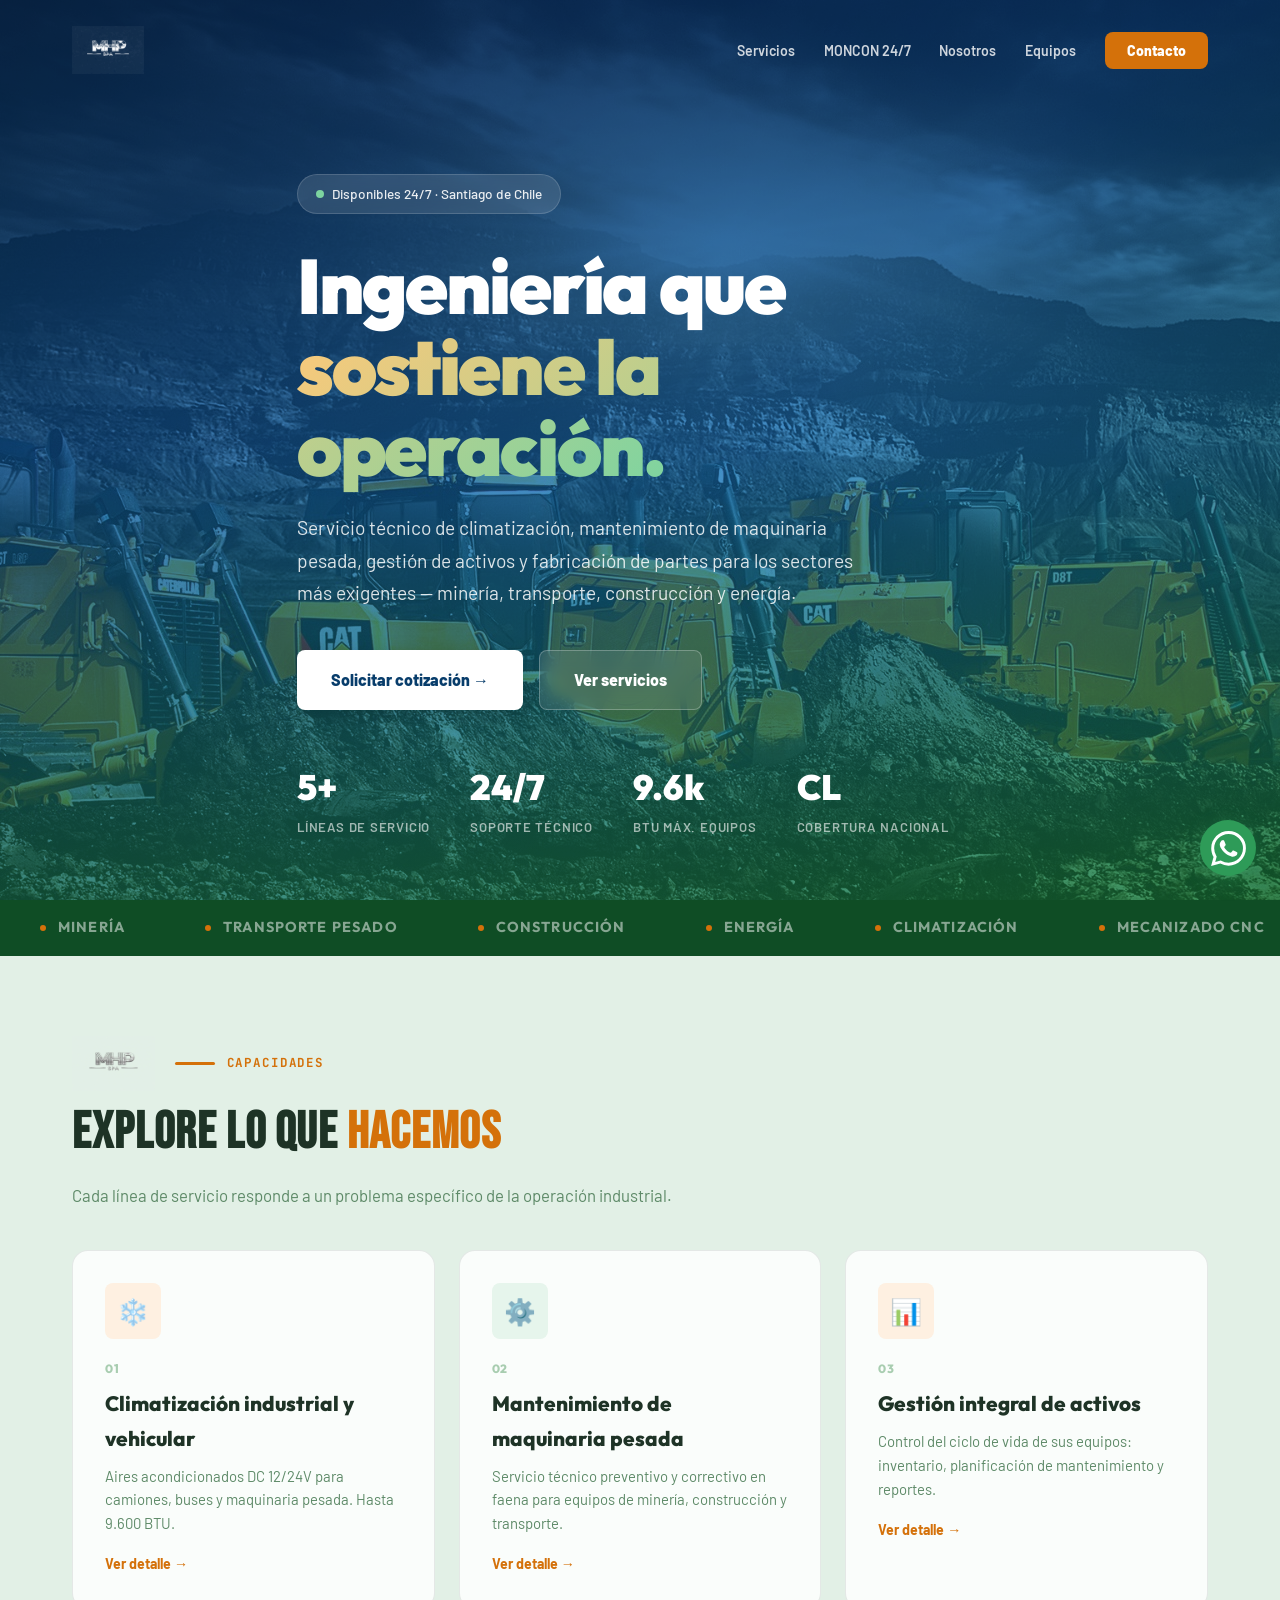
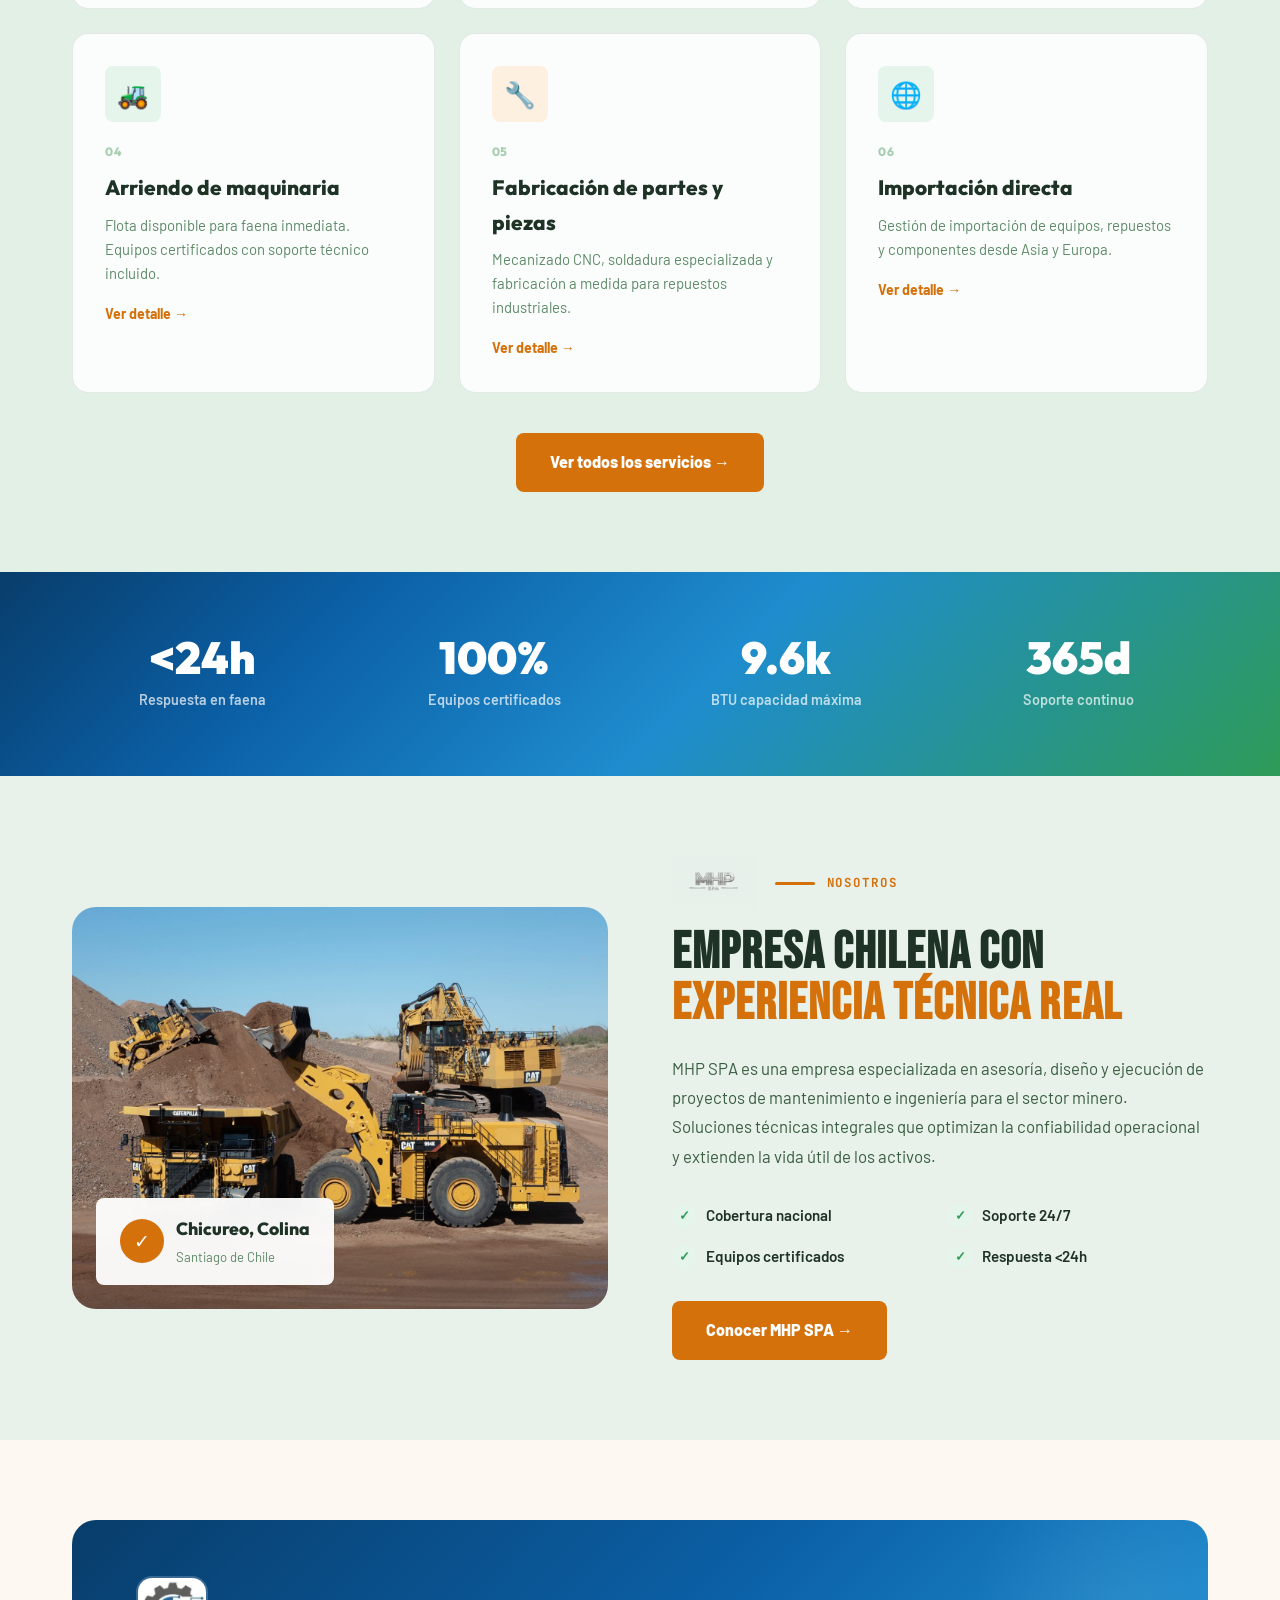
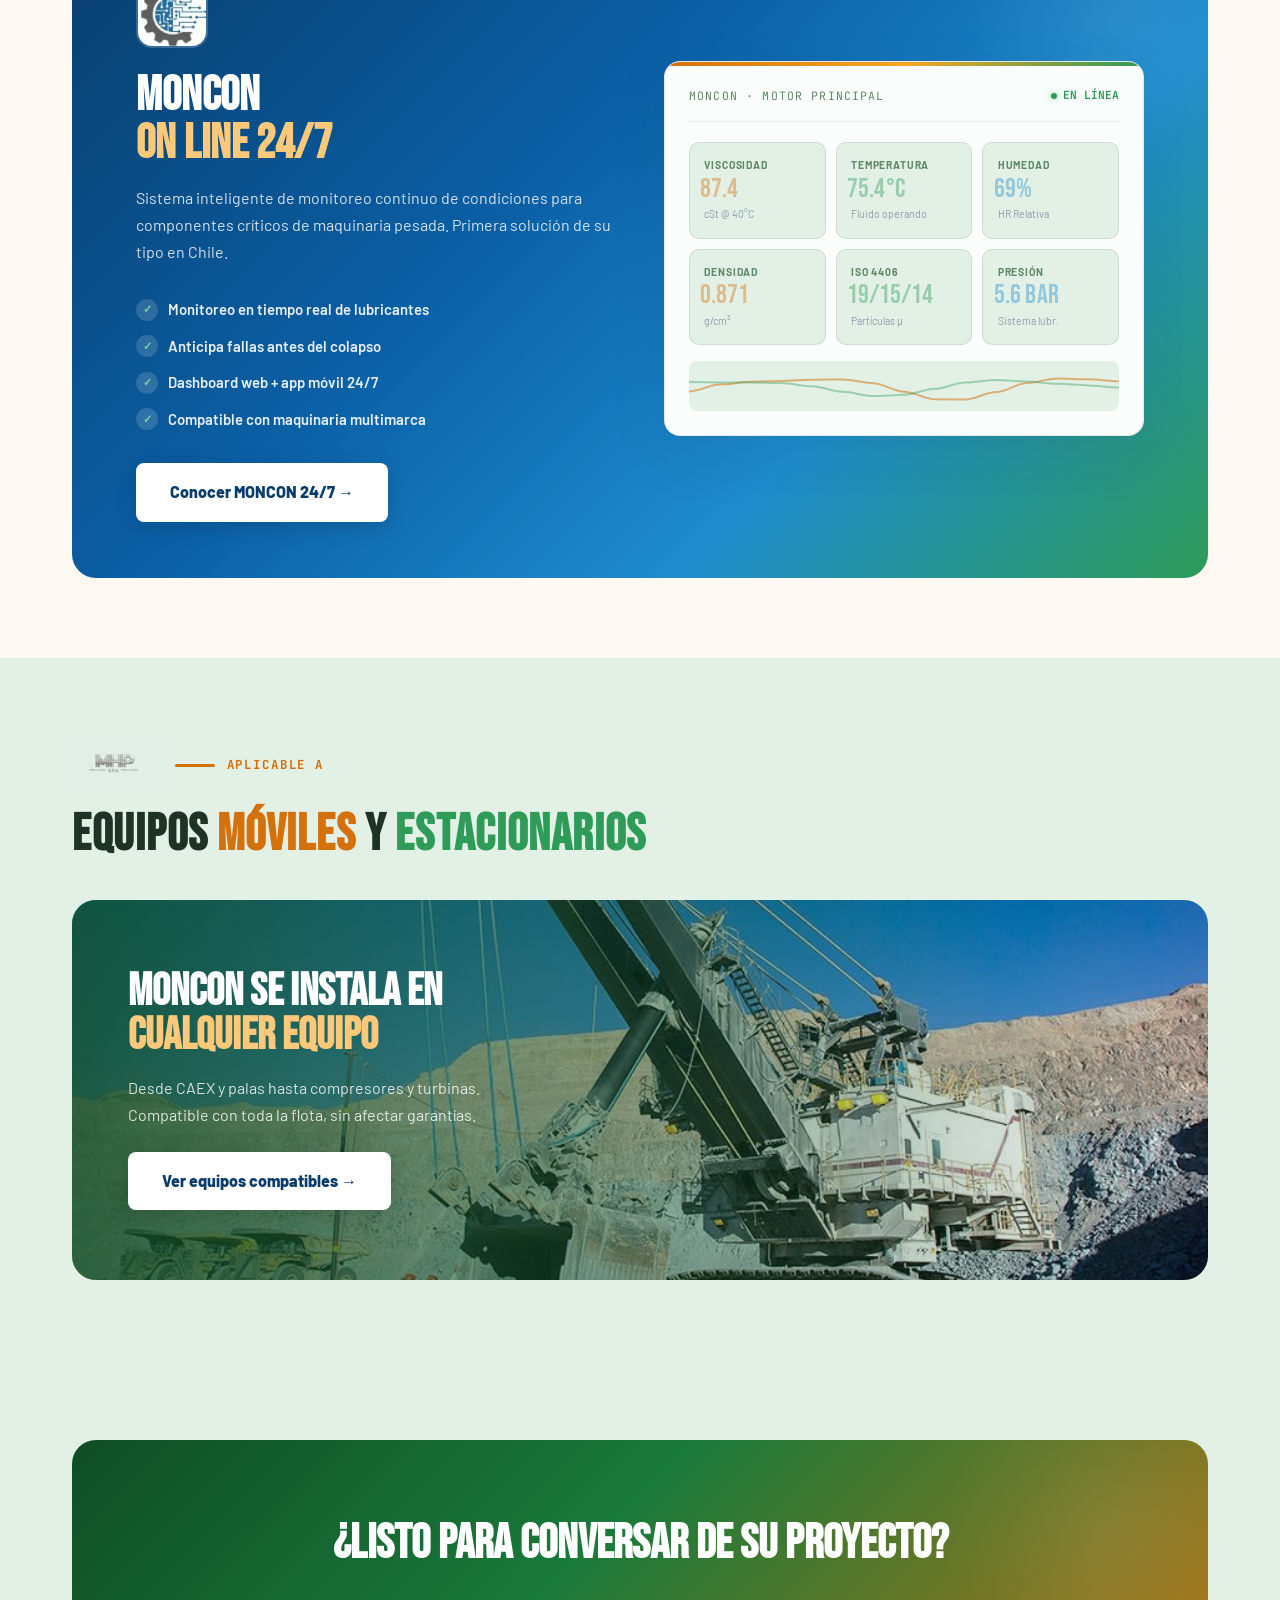
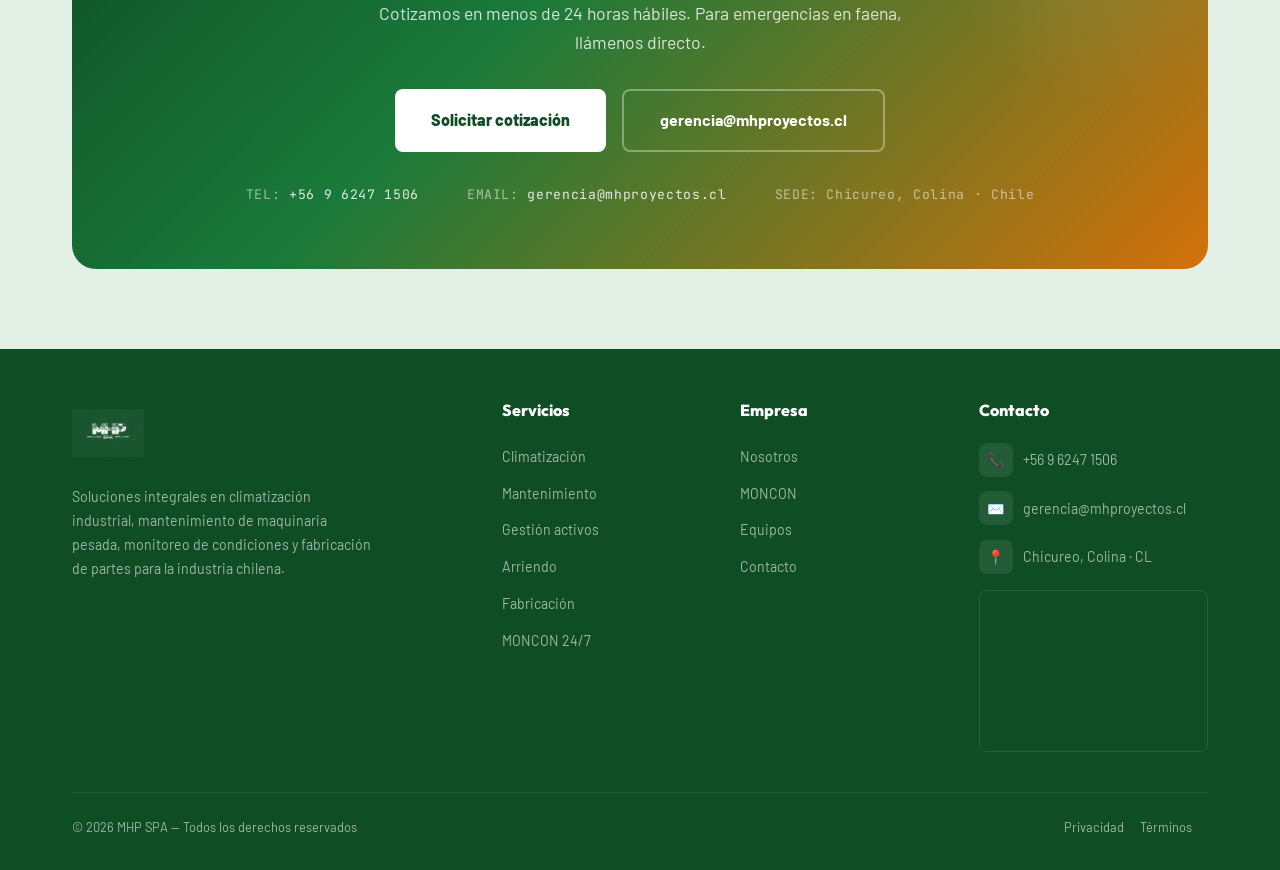
==== index.html @ 1ab5d9d2 "Sitio web MHP SPA — versión producción - 5 páginas HTML: index, servicios, moncon, nosotros, equipos" ====
﻿<!DOCTYPE html>
<html lang="es">
<head>
  <meta charset="UTF-8">
  <meta name="viewport" content="width=device-width, initial-scale=1.0">
  <title>MHP SPA — Soluciones Industriales · MONCON ON LINE 24/7</title>
  <meta name="description" content="MHP SPA: Ingeniería industrial en climatización, mantenimiento de maquinaria pesada, gestión de activos y MONCON ON LINE 24/7 — monitoreo continuo de condiciones para minería, transporte y construcción en Chile.">
  <meta name="keywords" content="mantenimiento maquinaria pesada, climatización industrial, monitoreo condiciones, MONCON, minería Chile, MHP SPA">
  <meta name="robots" content="index, follow">
  <meta name="author" content="MHP SPA">
  <meta property="og:type"        content="website">
  <meta property="og:title"       content="MHP SPA — Soluciones Industriales · MONCON ON LINE 24/7">
  <meta property="og:description" content="Ingeniería industrial chilena. Climatización, mantenimiento de maquinaria pesada y monitoreo continuo de condiciones MONCON 24/7.">
  <meta property="og:image"       content="assets/images/equipo-flota-bulldozers-cat.jpg">
  <meta property="og:locale"      content="es_CL">
  <link rel="icon" type="image/png" href="assets/images/favicon.png">
  <link rel="preconnect" href="https://fonts.googleapis.com">
  <link rel="preconnect" href="https://fonts.gstatic.com" crossorigin>
  <link href="https://fonts.googleapis.com/css2?family=Bebas+Neue&family=Barlow:wght@400;500;600;700;800;900&family=JetBrains+Mono:wght@400;700&family=Outfit:wght@400;500;600;700;800;900&display=swap" rel="stylesheet">
  <link rel="stylesheet" href="css/base/variables.css">
  <link rel="stylesheet" href="css/base/reset.css">
  <link rel="stylesheet" href="css/utilities/animations.css">
  <link rel="stylesheet" href="css/components/nav.css">
  <link rel="stylesheet" href="css/components/hero.css">
  <link rel="stylesheet" href="css/components/buttons.css">
  <link rel="stylesheet" href="css/components/ticker.css">
  <link rel="stylesheet" href="css/layout/sections.css">
  <link rel="stylesheet" href="css/components/cards.css">
  <link rel="stylesheet" href="css/components/stats.css">
  <link rel="stylesheet" href="css/components/about.css">
  <link rel="stylesheet" href="css/components/moncon.css">
  <link rel="stylesheet" href="css/layout/images.css">
  <link rel="stylesheet" href="css/components/equipment.css">
  <link rel="stylesheet" href="css/components/cta.css">
  <link rel="stylesheet" href="css/components/footer.css">
  <link rel="stylesheet" href="css/utilities/responsive.css">
  <link rel="stylesheet" href="css/pages/inner.css">
</head>
<body>

  <nav class="nav" id="nav" role="navigation" aria-label="Navegación principal">
    <div class="nav-in">
      <a href="index.html" class="nav-logo" aria-label="MHP SPA — Inicio">
        <img src="assets/images/mhp-logo.png" alt="Logotipo MHP SPA" width="46" height="46">
      </a>
      <ul class="nav-links" role="list">
        <li><a href="servicios.html">Servicios</a></li>
        <li><a href="moncon.html">MONCON 24/7</a></li>
        <li><a href="nosotros.html">Nosotros</a></li>
        <li><a href="equipos.html">Equipos</a></li>
        <li><a href="#contacto" class="nav-cta">Contacto</a></li>
      </ul>
    </div>
  </nav>

  <main>

    <!-- ══ HERO ══ -->
    <section class="hero" id="inicio" aria-label="Presentación MHP SPA">
      <div class="hero-bg" aria-hidden="true">
        <img src="assets/images/equipo-flota-bulldozers-cat.jpg"
             alt="Flota de bulldozers CAT operando en faena minera nocturna"
             loading="eager" fetchpriority="high">
      </div>
      <div class="hero-ov" aria-hidden="true"></div>
      <div class="hero-gr" aria-hidden="true"></div>
      <div class="ct hero-ct">
        <div class="hero-badge" role="status">
          <span class="dot" aria-hidden="true"></span>
          Disponibles 24/7 · Santiago de Chile
        </div>
        <h1>Ingeniería que<br><span class="acc">sostiene la operación.</span></h1>
        <p class="hero-desc">Servicio técnico de climatización, mantenimiento de maquinaria pesada, gestión de activos y fabricación de partes para los sectores más exigentes — minería, transporte, construcción y energía.</p>
        <div class="hero-btns">
          <a href="#contacto" class="btn btn-w">Solicitar cotización →</a>
          <a href="servicios.html" class="btn btn-g">Ver servicios</a>
        </div>
        <div class="hero-stats" role="list" aria-label="Cifras clave">
          <div role="listitem"><div class="hero-stat-v">5+</div><div class="hero-stat-l">Líneas de servicio</div></div>
          <div role="listitem"><div class="hero-stat-v">24/7</div><div class="hero-stat-l">Soporte técnico</div></div>
          <div role="listitem"><div class="hero-stat-v">9.6k</div><div class="hero-stat-l">BTU máx. equipos</div></div>
          <div role="listitem"><div class="hero-stat-v">CL</div><div class="hero-stat-l">Cobertura nacional</div></div>
        </div>
      </div>
    </section>

    <!-- ══ TICKER ══ -->
    <div class="ticker" aria-hidden="true">
      <div class="ticker-tr">
        <div class="ticker-it"><span class="sep"></span>Minería</div>
        <div class="ticker-it"><span class="sep"></span>Transporte pesado</div>
        <div class="ticker-it"><span class="sep"></span>Construcción</div>
        <div class="ticker-it"><span class="sep"></span>Energía</div>
        <div class="ticker-it"><span class="sep"></span>Climatización</div>
        <div class="ticker-it"><span class="sep"></span>Mecanizado CNC</div>
        <div class="ticker-it"><span class="sep"></span>Soldadura especializada</div>
        <div class="ticker-it"><span class="sep"></span>MONCON 24/7</div>
        <div class="ticker-it"><span class="sep"></span>Minería</div>
        <div class="ticker-it"><span class="sep"></span>Transporte pesado</div>
        <div class="ticker-it"><span class="sep"></span>Construcción</div>
        <div class="ticker-it"><span class="sep"></span>Energía</div>
        <div class="ticker-it"><span class="sep"></span>Climatización</div>
        <div class="ticker-it"><span class="sep"></span>Mecanizado CNC</div>
        <div class="ticker-it"><span class="sep"></span>Soldadura especializada</div>
        <div class="ticker-it"><span class="sep"></span>MONCON 24/7</div>
      </div>
    </div>

    <!-- ══ SERVICIOS OVERVIEW ══ -->
    <section class="sec sec-g" id="servicios" aria-labelledby="srv-titulo">
      <div class="ct">
        <div class="stag-row">
          <img src="assets/images/mhp-logo.png" alt="" aria-hidden="true" width="55" height="55" loading="lazy">
          <div class="stag">Capacidades</div>
        </div>
        <h2 class="stit" id="srv-titulo">EXPLORE LO QUE <span class="o">HACEMOS</span></h2>
        <p class="sdesc">Cada línea de servicio responde a un problema específico de la operación industrial.</p>
        <div class="srv-grid">
          <article class="srv-card">
            <div class="srv-ico bl" aria-hidden="true">❄️</div>
            <div class="srv-num">01</div>
            <h3>Climatización industrial y vehicular</h3>
            <p>Aires acondicionados DC 12/24V para camiones, buses y maquinaria pesada. Hasta 9.600 BTU.</p>
            <a href="servicios.html" class="srv-link">Ver detalle →</a>
          </article>
          <article class="srv-card">
            <div class="srv-ico gr" aria-hidden="true">⚙️</div>
            <div class="srv-num">02</div>
            <h3>Mantenimiento de maquinaria pesada</h3>
            <p>Servicio técnico preventivo y correctivo en faena para equipos de minería, construcción y transporte.</p>
            <a href="servicios.html" class="srv-link">Ver detalle →</a>
          </article>
          <article class="srv-card">
            <div class="srv-ico bl" aria-hidden="true">📊</div>
            <div class="srv-num">03</div>
            <h3>Gestión integral de activos</h3>
            <p>Control del ciclo de vida de sus equipos: inventario, planificación de mantenimiento y reportes.</p>
            <a href="servicios.html" class="srv-link">Ver detalle →</a>
          </article>
          <article class="srv-card">
            <div class="srv-ico gr" aria-hidden="true">🚜</div>
            <div class="srv-num">04</div>
            <h3>Arriendo de maquinaria</h3>
            <p>Flota disponible para faena inmediata. Equipos certificados con soporte técnico incluido.</p>
            <a href="servicios.html" class="srv-link">Ver detalle →</a>
          </article>
          <article class="srv-card">
            <div class="srv-ico bl" aria-hidden="true">🔧</div>
            <div class="srv-num">05</div>
            <h3>Fabricación de partes y piezas</h3>
            <p>Mecanizado CNC, soldadura especializada y fabricación a medida para repuestos industriales.</p>
            <a href="servicios.html" class="srv-link">Ver detalle →</a>
          </article>
          <article class="srv-card">
            <div class="srv-ico gr" aria-hidden="true">🌐</div>
            <div class="srv-num">06</div>
            <h3>Importación directa</h3>
            <p>Gestión de importación de equipos, repuestos y componentes desde Asia y Europa.</p>
            <a href="servicios.html" class="srv-link">Ver detalle →</a>
          </article>
        </div>
        <div style="text-align:center;margin-top:2.5rem">
          <a href="servicios.html" class="btn btn-o">Ver todos los servicios →</a>
        </div>
      </div>
    </section>

    <!-- ══ STATS BAR ══ -->
    <section class="stats-bar" aria-label="Indicadores operacionales">
      <div class="ct"><div class="stats-gr" role="list">
        <div role="listitem"><div class="stat-n">&lt;24h</div><div class="stat-t">Respuesta en faena</div></div>
        <div role="listitem"><div class="stat-n">100%</div><div class="stat-t">Equipos certificados</div></div>
        <div role="listitem"><div class="stat-n">9.6k</div><div class="stat-t">BTU capacidad máxima</div></div>
        <div role="listitem"><div class="stat-n">365d</div><div class="stat-t">Soporte continuo</div></div>
      </div></div>
    </section>

    <!-- ══ NOSOTROS TEASER ══ -->
    <section class="sec sec-b" aria-labelledby="nos-titulo">
      <div class="ct">
        <div class="about-gr">
          <div class="about-img">
            <img src="assets/images/equipo-cargador-frontal-cat994k.jpg"
                 alt="Operación de cargador frontal CAT 994K con camión CAEX en faena minera"
                 loading="lazy" width="900" height="675">
            <div class="about-badge">
              <div class="bi" aria-hidden="true">✓</div>
              <div><strong>Chicureo, Colina</strong><span>Santiago de Chile</span></div>
            </div>
          </div>
          <div>
            <div class="stag-row">
              <img src="assets/images/mhp-logo.png" alt="" aria-hidden="true" width="55" height="55" loading="lazy">
              <div class="stag">Nosotros</div>
            </div>
            <h2 class="stit" id="nos-titulo">EMPRESA CHILENA CON <span class="o">EXPERIENCIA TÉCNICA REAL</span></h2>
            <p class="about-txt">MHP SPA es una empresa especializada en asesoría, diseño y ejecución de proyectos de mantenimiento e ingeniería para el sector minero. Soluciones técnicas integrales que optimizan la confiabilidad operacional y extienden la vida útil de los activos.</p>
            <ul class="about-feats" aria-label="Ventajas competitivas">
              <li class="about-feat"><span class="ck" aria-hidden="true">✓</span> Cobertura nacional</li>
              <li class="about-feat"><span class="ck" aria-hidden="true">✓</span> Soporte 24/7</li>
              <li class="about-feat"><span class="ck" aria-hidden="true">✓</span> Equipos certificados</li>
              <li class="about-feat"><span class="ck" aria-hidden="true">✓</span> Respuesta &lt;24h</li>
            </ul>
            <a href="nosotros.html" class="btn btn-o">Conocer MHP SPA →</a>
          </div>
        </div>
      </div>
    </section>

    <!-- ══ MONCON TEASER ══ -->
    <section class="sec sec-w" aria-labelledby="moncon-home-titulo">
      <div class="ct">
        <div class="moncon-teaser">
          <div>
            <div class="moncon-teaser-icon">
              <img src="assets/images/logo-moncon-icono.jpg" alt="Ícono tecnológico MONCON" loading="lazy">
            </div>
            <h2 id="moncon-home-titulo">MONCON<br><span>ON LINE 24/7</span></h2>
            <p>Sistema inteligente de monitoreo continuo de condiciones para componentes críticos de maquinaria pesada. Primera solución de su tipo en Chile.</p>
            <div class="moncon-teaser-benefits">
              <div class="moncon-teaser-benefit"><span class="bc">✓</span> Monitoreo en tiempo real de lubricantes</div>
              <div class="moncon-teaser-benefit"><span class="bc">✓</span> Anticipa fallas antes del colapso</div>
              <div class="moncon-teaser-benefit"><span class="bc">✓</span> Dashboard web + app móvil 24/7</div>
              <div class="moncon-teaser-benefit"><span class="bc">✓</span> Compatible con maquinaria multimarca</div>
            </div>
            <a href="moncon.html" class="btn btn-w">Conocer MONCON 24/7 →</a>
          </div>
          <div>
            <div class="dash" role="region" aria-label="Dashboard MONCON en tiempo real">
              <div class="dash-hd">
                <span class="dash-tt">MONCON · MOTOR PRINCIPAL</span>
                <span class="dash-lv"><span class="d" aria-hidden="true"></span> EN LÍNEA</span>
              </div>
              <div class="dash-m" role="list">
                <div class="mc" role="listitem"><div class="mc-l">Viscosidad</div><div class="mc-v">86.2</div><div class="mc-u">cSt @ 40°C</div></div>
                <div class="mc" role="listitem"><div class="mc-l">Temperatura</div><div class="mc-v g">72°C</div><div class="mc-u">Fluido operando</div></div>
                <div class="mc" role="listitem"><div class="mc-l">Humedad</div><div class="mc-v b">68%</div><div class="mc-u">HR Relativa</div></div>
                <div class="mc" role="listitem"><div class="mc-l">Densidad</div><div class="mc-v">0.872</div><div class="mc-u">g/cm³</div></div>
                <div class="mc" role="listitem"><div class="mc-l">ISO 4406</div><div class="mc-v g">18/9/6</div><div class="mc-u">Partículas µ</div></div>
                <div class="mc" role="listitem"><div class="mc-l">Presión</div><div class="mc-v b">5 Bar</div><div class="mc-u">Sistema lubr.</div></div>
              </div>
              <div class="dash-w" aria-hidden="true">
                <svg viewBox="0 0 600 50" preserveAspectRatio="none">
                  <path class="wl" stroke="rgba(212,113,10,.5)" d="M0,30 C50,18 100,38 150,26 C200,14 250,36 300,24 C350,12 400,34 450,28 C500,22 550,34 600,22"/>
                  <path class="wl" stroke="rgba(46,155,88,.4)"  d="M0,35 C50,28 100,42 150,34 C200,26 250,40 300,32 C350,24 400,38 450,34 C500,28 550,38 600,30"/>
                </svg>
              </div>
            </div>
          </div>
        </div>
      </div>
    </section>

    <!-- ══ EQUIPOS TEASER ══ -->
    <section class="sec sec-g" aria-labelledby="eq-home-titulo">
      <div class="ct">
        <div class="stag-row">
          <img src="assets/images/mhp-logo.png" alt="" aria-hidden="true" width="55" height="55" loading="lazy">
          <div class="stag">Aplicable a</div>
        </div>
        <h2 class="stit" id="eq-home-titulo">EQUIPOS <span class="o">MÓVILES</span> Y <span class="g">ESTACIONARIOS</span></h2>
        <div class="eq-teaser">
          <img src="assets/images/equipo-pala-cable-gigante.jpg"
               alt="Pala de cable gigante con trabajadores de minería para escala"
               loading="lazy" width="1200" height="380">
          <div class="eq-teaser-ov">
            <div class="eq-teaser-txt">
              <h2>MONCON SE INSTALA EN <span>CUALQUIER EQUIPO</span></h2>
              <p>Desde CAEX y palas hasta compresores y turbinas. Compatible con toda la flota, sin afectar garantías.</p>
              <a href="equipos.html" class="btn btn-w">Ver equipos compatibles →</a>
            </div>
          </div>
        </div>
      </div>
    </section>

    <!-- ══ CTA / CONTACTO ══ -->
    <section class="cta-sec" id="contacto" aria-labelledby="cta-titulo">
      <div class="ct">
        <div class="cta-bx">
          <h2 id="cta-titulo">¿LISTO PARA CONVERSAR DE SU PROYECTO?</h2>
          <p>Cotizamos en menos de 24 horas hábiles. Para emergencias en faena, llámenos directo.</p>
          <div class="cta-bs">
            <a href="https://wa.me/56962471506" class="btn-wh" rel="noopener noreferrer">Solicitar cotización</a>
            <a href="mailto:gerencia@mhproyectos.cl" class="btn-ow">gerencia@mhproyectos.cl</a>
          </div>
          <div class="cta-ct">
            <div class="cta-ci">TEL: <a href="tel:+56962471506">+56 9 6247 1506</a></div>
            <div class="cta-ci">EMAIL: <a href="mailto:gerencia@mhproyectos.cl">gerencia@mhproyectos.cl</a></div>
            <div class="cta-ci">SEDE: Chicureo, Colina · Chile</div>
          </div>
        </div>
      </div>
    </section>

  </main>

  <footer class="footer" role="contentinfo">
    <div class="ct">
      <div class="ft-gr">
        <div class="ft-brand">
          <div class="ft-logo">
            <img src="assets/images/mhp-logo.png" alt="Logotipo MHP SPA" width="40" height="40" loading="lazy">
          </div>
          <p>Soluciones integrales en climatización industrial, mantenimiento de maquinaria pesada, monitoreo de condiciones y fabricación de partes para la industria chilena.</p>
        </div>
        <nav class="ft-col" aria-label="Servicios">
          <h4>Servicios</h4>
          <ul>
            <li><a href="servicios.html">Climatización</a></li>
            <li><a href="servicios.html">Mantenimiento</a></li>
            <li><a href="servicios.html">Gestión activos</a></li>
            <li><a href="servicios.html">Arriendo</a></li>
            <li><a href="servicios.html">Fabricación</a></li>
            <li><a href="moncon.html">MONCON 24/7</a></li>
          </ul>
        </nav>
        <nav class="ft-col" aria-label="Empresa">
          <h4>Empresa</h4>
          <ul>
            <li><a href="nosotros.html">Nosotros</a></li>
            <li><a href="moncon.html">MONCON</a></li>
            <li><a href="equipos.html">Equipos</a></li>
            <li><a href="#contacto">Contacto</a></li>
          </ul>
        </nav>
        <div class="ft-col">
          <h4>Contacto</h4>
          <div class="ft-ci"><span class="fi" aria-hidden="true">📞</span><a href="tel:+56962471506">+56 9 6247 1506</a></div>
          <div class="ft-ci"><span class="fi" aria-hidden="true">✉️</span><a href="mailto:gerencia@mhproyectos.cl">gerencia@mhproyectos.cl</a></div>
          <div class="ft-ci"><span class="fi" aria-hidden="true">📍</span><span>Chicureo, Colina · CL</span></div>
          <div class="ft-map">
            <iframe
              src="https://maps.google.com/maps?q=Chicureo%2C+Colina%2C+RM%2C+Chile&output=embed&z=13"
              width="100%"
              height="160"
              style="border:0"
              loading="lazy"
              referrerpolicy="no-referrer-when-downgrade"
              title="Ubicación MHP SPA — Chicureo, Colina"
              aria-label="Mapa de ubicación en Chicureo, Colina, Chile"></iframe>
          </div>
        </div>
      </div>
      <div class="ft-bar">
        <span>© 2026 MHP SPA — Todos los derechos reservados</span>
        <span><a href="#">Privacidad</a><a href="#">Términos</a></span>
      </div>
    </div>
  </footer>

  <a href="https://wa.me/56962471506" class="whatsapp-float" aria-label="Contactar por WhatsApp" rel="noopener noreferrer" target="_blank"><svg xmlns="http://www.w3.org/2000/svg" viewBox="0 0 24 24" aria-hidden="true"><path d="M17.472 14.382c-.297-.149-1.758-.867-2.03-.967-.273-.099-.471-.148-.67.15-.197.297-.767.966-.94 1.164-.173.199-.347.223-.644.075-.297-.15-1.255-.463-2.39-1.475-.883-.788-1.48-1.761-1.653-2.059-.173-.297-.018-.458.13-.606.134-.133.298-.347.446-.52.149-.174.198-.298.298-.497.099-.198.05-.371-.025-.52-.075-.149-.669-1.612-.916-2.207-.242-.579-.487-.5-.669-.51-.173-.008-.371-.01-.57-.01-.198 0-.52.074-.792.372-.272.297-1.04 1.016-1.04 2.479 0 1.462 1.065 2.875 1.213 3.074.149.198 2.096 3.2 5.077 4.487.709.306 1.262.489 1.694.625.712.227 1.36.195 1.871.118.571-.085 1.758-.719 2.006-1.413.248-.694.248-1.289.173-1.413-.074-.124-.272-.198-.57-.347m-5.421 7.403h-.004a9.87 9.87 0 01-5.031-1.378l-.361-.214-3.741.982.998-3.648-.235-.374a9.86 9.86 0 01-1.51-5.26c.001-5.45 4.436-9.884 9.888-9.884 2.64 0 5.122 1.03 6.988 2.898a9.825 9.825 0 012.893 6.994c-.003 5.45-4.437 9.884-9.885 9.884m8.413-18.297A11.815 11.815 0 0012.05 0C5.495 0 .16 5.335.157 11.892c0 2.096.547 4.142 1.588 5.945L.057 24l6.305-1.654a11.882 11.882 0 005.683 1.448h.005c6.554 0 11.89-5.335 11.893-11.893a11.821 11.821 0 00-3.48-8.413z"/></svg></a>
  <script type="module" src="js/main.js"></script>
</body>
</html>
---- css/base/variables.css ----
/* ============================================================
   DESIGN TOKENS — Edit here to retheme the entire site
   ============================================================ */

:root {
  /* ── Brand: Orange ── */
  --orange:     #D4710A;
  --orange-l:   #F5A623;
  --orange-g:   #FCC97A;
  --orange-50:  #FEF0E1;
  --orange-100: #FCDDB3;

  /* ── Brand: Green ── */
  --green-50:  #E6F5EC;
  --green-100: #C2E8D0;
  --green-200: #7DD4A0;
  --green-400: #2E9B58;
  --green-600: #1A7A3A;
  --green-800: #0F4D25;

  /* ── Brand: Sky Blue ── */
  --sky:    #1E8CCE;
  --sky-d:  #0B5FA5;
  --sky-dd: #083D6B;

  /* ── Backgrounds ── */
  --bg:  #EFF7F1;
  --bg2: #E2F0E6;
  --bg3: #E8F1EA;
  --bgw: #FDF8F2;
  --bgc: #FAFDFB;

  /* ── Text ── */
  --td:  #1E3326;
  --tm:  #3A5E42;
  --tmu: #5E8A68;
  --tl:  #8A9BAA;
  --tll: #A8CDB0;

  /* ── Border ── */
  --bd: rgba(30, 51, 38, 0.1);

  /* ── Typography ── */
  --fd: 'Outfit', sans-serif;       /* Display / UI */
  --fb: 'Barlow', sans-serif;       /* Body text    */
  --fm: 'JetBrains Mono', monospace;/* Mono / tags  */
  --fh: 'Bebas Neue', sans-serif;   /* Headings     */

  /* ── Border Radius ── */
  --rr: 8px;   /* Small  */
  --rl: 16px;  /* Medium */
  --rx: 24px;  /* Large  */

  /* ── Breakpoints (CSS-only reference, used in responsive.css) ── */
  /* --bp-md: 900px */
  /* --bp-sm: 600px */
}
---- css/utilities/animations.css ----
/* ============================================================
   KEYFRAME ANIMATIONS
   ============================================================ */

/* Fade Up — used in hero section */
@keyframes fu {
  from { opacity: 0; transform: translateY(30px); }
  to   { opacity: 1; transform: translateY(0); }
}

/* Pulse — used in live indicator dots */
@keyframes pu {
  0%, 100% { opacity: 1; transform: scale(1); }
  50%       { opacity: 0.5; transform: scale(1.3); }
}

/* Scroll — used in ticker marquee (-50% because content is doubled for seamless loop) */
@keyframes sc {
  0%   { transform: translateX(0); }
  100% { transform: translateX(-50%); }
}
---- css/components/nav.css ----
/* ============================================================
   NAVIGATION
   ============================================================ */

.nav {
  position: fixed;
  top: 0;
  left: 0;
  right: 0;
  z-index: 100;
  padding: 0.9rem 0;
  transition: all 0.4s;
}

/* Scrolled state — glassmorphism effect */
.nav.sc {
  background: rgba(240, 247, 242, 0.96);
  backdrop-filter: blur(20px);
  box-shadow: 0 2px 30px rgba(0, 0, 0, 0.08);
  padding: 0.6rem 0;
}

.nav-in {
  display: flex;
  align-items: center;
  justify-content: space-between;
  max-width: 1200px;
  margin: 0 auto;
  padding: 0 2rem;
}

/* ── Logo ── */
.nav-logo {
  display: flex;
  align-items: center;
  gap: 12px;
  font-family: var(--fd);
  font-weight: 900;
  font-size: 1.6rem;
  color: #fff;
  transition: color 0.4s;
}

.nav-logo img {
  height: 72px;
  width: 72px;
  object-fit: contain;
  transition: filter 0.4s;
  filter: brightness(0) invert(1);
}

.nav.sc .nav-logo img {
  filter: none;
}

.nav-logo em {
  font-style: normal;
  color: var(--orange-l);
}

.nav.sc .nav-logo     { color: var(--td); }
.nav.sc .nav-logo em  { color: var(--orange); }

/* ── Links ── */
.nav-links {
  display: flex;
  align-items: center;
  gap: 1.8rem;
}

.nav-links a {
  font-size: 0.88rem;
  font-weight: 600;
  color: rgba(255, 255, 255, 0.8);
  padding: 4px 0;
  position: relative;
}

.nav-links a::after {
  content: '';
  position: absolute;
  bottom: -2px;
  left: 0;
  width: 0;
  height: 2px;
  background: var(--orange-l);
  transition: width 0.3s;
  border-radius: 2px;
}

.nav-links a:hover           { color: #fff; }
.nav-links a:hover::after    { width: 100%; }

.nav.sc .nav-links a         { color: var(--tmu); }
.nav.sc .nav-links a:hover   { color: var(--orange); }
.nav.sc .nav-links a::after  { background: var(--orange); }

/* ── CTA Button in Nav ── */
.nav-cta {
  background: var(--orange) !important;
  color: #fff !important;
  padding: 10px 22px !important;
  border-radius: var(--rr);
  font-weight: 800 !important;
}

.nav-cta:hover {
  background: var(--orange-l) !important;
  transform: translateY(-1px);
}

.nav-cta::after { display: none !important; }
---- css/components/hero.css ----
/* ============================================================
   HERO SECTION
   ============================================================ */

.hero {
  position: relative;
  min-height: 100vh;
  display: flex;
  align-items: center;
  overflow: hidden;
}

/* ── Background image layer ── */
.hero-bg {
  position: absolute;
  inset: 0;
  z-index: 0;
}

.hero-bg img {
  width: 100%;
  height: 100%;
  object-fit: cover;
}

/* ── Color overlays ── */
.hero-ov {
  position: absolute;
  inset: 0;
  background: linear-gradient(
    180deg,
    rgba(8, 61, 107, 0.82)   0%,
    rgba(30, 140, 206, 0.55) 50%,
    rgba(46, 155, 88, 0.65)  100%
  );
  z-index: 1;
}

.hero-gr {
  position: absolute;
  inset: 0;
  background: linear-gradient(
    135deg,
    var(--sky-dd)    0%,
    var(--sky-d)    25%,
    var(--sky)      55%,
    var(--green-400) 100%
  );
  opacity: 0.55;
  z-index: 1;
  mix-blend-mode: multiply;
}

/* ── Content ── */
.hero-ct {
  position: relative;
  z-index: 2;
  max-width: 750px;
  padding-top: 7rem;
}

/* Badge */
.hero-badge {
  display: inline-flex;
  align-items: center;
  gap: 8px;
  background: rgba(255, 255, 255, 0.12);
  backdrop-filter: blur(10px);
  border: 1px solid rgba(255, 255, 255, 0.15);
  padding: 8px 18px;
  border-radius: 50px;
  font-size: 0.85rem;
  font-weight: 500;
  color: rgba(255, 255, 255, 0.9);
  margin-bottom: 2rem;
  animation: fu 0.8s ease;
}

.hero-badge .dot {
  width: 8px;
  height: 8px;
  background: var(--green-200);
  border-radius: 50%;
  animation: pu 2s infinite;
}

/* Logo row inside hero */
.hero-logo-row {
  display: flex;
  align-items: center;
  gap: 1.5rem;
  margin-bottom: 1rem;
}

.hero-logo-row img {
  height: 80px;
  width: auto;
  filter: brightness(10);
}

/* Heading */
.hero h1 {
  font-family: var(--fd);
  font-size: clamp(3rem, 6.5vw, 4.8rem);
  font-weight: 900;
  color: #fff;
  line-height: 1.05;
  letter-spacing: -0.03em;
  margin-bottom: 1.5rem;
  animation: fu 0.8s 0.15s ease both;
}

.hero h1 .acc {
  background: linear-gradient(135deg, var(--orange-g), var(--green-200));
  -webkit-background-clip: text;
  -webkit-text-fill-color: transparent;
  background-clip: text;
}

/* Description */
.hero-desc {
  font-size: 1.2rem;
  color: rgba(255, 255, 255, 0.85);
  max-width: 580px;
  line-height: 1.7;
  margin-bottom: 2.5rem;
  animation: fu 0.8s 0.3s ease both;
}

/* CTA buttons row */
.hero-btns {
  display: flex;
  gap: 1rem;
  flex-wrap: wrap;
  margin-bottom: 3rem;
  animation: fu 0.8s 0.45s ease both;
}

/* Stats row */
.hero-stats {
  display: flex;
  gap: 2.5rem;
  animation: fu 0.8s 0.6s ease both;
}

.hero-stat-v {
  font-family: var(--fd);
  font-size: 2.2rem;
  font-weight: 900;
  color: #fff;
}

.hero-stat-l {
  font-size: 0.82rem;
  color: rgba(255, 255, 255, 0.6);
  font-weight: 600;
  text-transform: uppercase;
  letter-spacing: 0.06em;
}
---- css/components/buttons.css ----
/* ============================================================
   BUTTONS — All variants
   ============================================================ */

.btn {
  display: inline-flex;
  align-items: center;
  gap: 10px;
  padding: 16px 34px;
  border-radius: var(--rr);
  font-family: var(--fb);
  font-size: 1rem;
  font-weight: 800;
  cursor: pointer;
  border: none;
  transition: all 0.3s;
}

/* White — used on hero (dark background) */
.btn-w {
  background: #fff;
  color: var(--sky-dd);
  box-shadow: 0 4px 20px rgba(0, 0, 0, 0.15);
}
.btn-w:hover {
  transform: translateY(-2px);
  box-shadow: 0 8px 30px rgba(0, 0, 0, 0.2);
}

/* Ghost — used on hero (dark background) */
.btn-g {
  background: rgba(255, 255, 255, 0.1);
  color: #fff;
  border: 1.5px solid rgba(255, 255, 255, 0.25);
  backdrop-filter: blur(8px);
}
.btn-g:hover {
  background: rgba(255, 255, 255, 0.2);
  border-color: rgba(255, 255, 255, 0.4);
}

/* Orange solid */
.btn-o {
  background: var(--orange);
  color: #fff;
}
.btn-o:hover {
  background: var(--orange-l);
  transform: translateY(-2px);
  box-shadow: 0 8px 30px rgba(212, 113, 10, 0.25);
}

/* Orange outlined */
.btn-ol {
  background: transparent;
  color: var(--td);
  border: 2px solid var(--green-400);
}
.btn-ol:hover {
  border-color: var(--orange);
  color: var(--orange);
}

/* Large modifier — used in uniq section CTA */
.btn-lg {
  font-size: 1.1rem;
  padding: 18px 44px;
}

/* White solid — used inside dark CTA box */
.btn-wh {
  display: inline-flex;
  align-items: center;
  padding: 16px 36px;
  background: #fff;
  color: var(--green-800);
  font-weight: 800;
  font-size: 1rem;
  border-radius: var(--rr);
  border: none;
  cursor: pointer;
  transition: all 0.3s;
}
.btn-wh:hover {
  transform: translateY(-2px);
  box-shadow: 0 10px 30px rgba(0, 0, 0, 0.2);
}

/* Outlined white — used inside dark CTA box */
.btn-ow {
  display: inline-flex;
  align-items: center;
  padding: 16px 36px;
  background: transparent;
  color: #fff;
  font-weight: 700;
  font-size: 1rem;
  border-radius: var(--rr);
  border: 2px solid rgba(255, 255, 255, 0.35);
  cursor: pointer;
  transition: all 0.3s;
}
.btn-ow:hover {
  background: rgba(255, 255, 255, 0.1);
  border-color: rgba(255, 255, 255, 0.6);
}
---- css/components/ticker.css ----
/* ============================================================
   TICKER / MARQUEE BAR
   ============================================================ */

.ticker {
  background: var(--green-800);
  padding: 1rem 0;
  overflow: hidden;
}

.ticker-tr {
  display: flex;
  animation: sc 25s linear infinite;
  width: max-content;
}

.ticker-it {
  display: flex;
  align-items: center;
  gap: 12px;
  padding: 0 2.5rem;
  font-family: var(--fd);
  font-size: 0.9rem;
  font-weight: 700;
  color: rgba(255, 255, 255, 0.5);
  text-transform: uppercase;
  letter-spacing: 0.08em;
  white-space: nowrap;
}

.ticker-it .sep {
  width: 6px;
  height: 6px;
  background: var(--orange);
  border-radius: 50%;
  flex-shrink: 0;
}
---- css/layout/sections.css ----
/* ============================================================
   SECTION WRAPPERS & SHARED HEADINGS
   ============================================================ */

/* ── Section base ── */
.sec   { padding: 5rem 0; }
.sec-g { background: var(--bg2); }
.sec-w { background: var(--bgw); }
.sec-l { background: var(--bg); }
.sec-b { background: var(--bg3); }

/* ── Section tag (eyebrow label) ── */
.stag {
  font-family: var(--fm);
  font-size: 0.78rem;
  color: var(--orange);
  letter-spacing: 0.15em;
  text-transform: uppercase;
  margin-bottom: 1rem;
  display: flex;
  align-items: center;
  gap: 12px;
  font-weight: 700;
}

.stag::before {
  content: '';
  width: 40px;
  height: 3px;
  background: var(--orange);
  border-radius: 3px;
  flex-shrink: 0;
}

/* Tag row with logo */
.stag-row {
  display: flex;
  align-items: center;
  gap: 1.25rem;
  margin-bottom: 1rem;
}

.stag-row img {
  height: 55px;
  width: auto;
}

.stag-row .stag { margin-bottom: 0; }

/* ── Section title ── */
.stit {
  font-family: var(--fh);
  font-size: clamp(2.2rem, 4.5vw, 3.2rem);
  color: var(--td);
  letter-spacing: 0.02em;
  line-height: 1;
  margin-bottom: 1.5rem;
}

.stit .o { color: var(--orange); }
.stit .g { color: var(--green-400); }

/* ── Section description ── */
.sdesc {
  font-size: 1.05rem;
  color: var(--tmu);
  max-width: 600px;
}
---- css/components/cards.css ----
/* ============================================================
   CARDS — Services, Value props, Architecture nodes
   ============================================================ */

/* ──────────────────────────────────
   Service Cards
   ────────────────────────────────── */

.srv-grid {
  display: grid;
  grid-template-columns: repeat(auto-fit, minmax(340px, 1fr));
  gap: 1.5rem;
  margin-top: 2.5rem;
}

.srv-card {
  background: var(--bgc);
  border-radius: var(--rl);
  padding: 2rem;
  border: 1px solid var(--bd);
  position: relative;
  overflow: hidden;
  transition: all 0.4s;
  cursor: pointer;
}

/* Top accent bar on hover */
.srv-card::before {
  content: '';
  position: absolute;
  top: 0;
  left: 0;
  right: 0;
  height: 4px;
  background: linear-gradient(90deg, var(--orange), var(--green-400));
  transform: scaleX(0);
  transform-origin: left;
  transition: transform 0.4s;
}

.srv-card:hover {
  transform: translateY(-6px);
  box-shadow: 0 20px 60px rgba(0, 0, 0, 0.1);
  border-color: var(--orange-100);
}

.srv-card:hover::before { transform: scaleX(1); }

.srv-ico {
  width: 56px;
  height: 56px;
  border-radius: var(--rr);
  display: flex;
  align-items: center;
  justify-content: center;
  margin-bottom: 1.25rem;
  font-size: 1.6rem;
}

.srv-ico.bl { background: var(--orange-50); }
.srv-ico.gr { background: var(--green-50); }

.srv-num {
  font-family: var(--fd);
  font-size: 0.75rem;
  font-weight: 800;
  color: var(--tll);
  letter-spacing: 0.05em;
  margin-bottom: 0.5rem;
}

.srv-card h3 {
  font-family: var(--fd);
  font-size: 1.3rem;
  font-weight: 800;
  color: var(--td);
  margin-bottom: 0.6rem;
}

.srv-card p {
  font-size: 0.93rem;
  color: var(--tmu);
  line-height: 1.6;
}

.srv-link {
  display: inline-flex;
  align-items: center;
  gap: 6px;
  font-size: 0.88rem;
  font-weight: 700;
  color: var(--orange);
  margin-top: 1rem;
  transition: gap 0.3s;
}

.srv-card:hover .srv-link { gap: 12px; }

/* ──────────────────────────────────
   Value Proposition Cards
   ────────────────────────────────── */

.val-gr {
  display: grid;
  grid-template-columns: repeat(3, 1fr);
  gap: 1.5rem;
  margin-top: 2.5rem;
}

.val-c {
  background: var(--bgc);
  border: 1px solid var(--bd);
  border-radius: var(--rl);
  padding: 2rem;
  transition: all 0.4s;
  position: relative;
  overflow: hidden;
}

/* Bottom accent bar on hover */
.val-c::after {
  content: '';
  position: absolute;
  bottom: 0;
  left: 1.5rem;
  right: 1.5rem;
  height: 3px;
  background: linear-gradient(90deg, var(--orange), var(--green-400));
  transform: scaleX(0);
  transition: transform 0.4s;
  border-radius: 3px;
}

.val-c:hover {
  transform: translateY(-6px);
  box-shadow: 0 16px 40px rgba(30, 51, 38, 0.08);
}

.val-c:hover::after { transform: scaleX(1); }

.val-i {
  width: 48px;
  height: 48px;
  background: var(--orange-50);
  border-radius: 10px;
  display: flex;
  align-items: center;
  justify-content: center;
  font-size: 1.4rem;
  margin-bottom: 1.25rem;
  border: 1px solid var(--orange-100);
}

.val-c h3 {
  font-family: var(--fh);
  font-size: 1.3rem;
  color: var(--td);
  margin-bottom: 0.5rem;
}

.val-c p {
  font-size: 0.88rem;
  color: var(--tmu);
  line-height: 1.65;
}

/* ──────────────────────────────────
   Architecture Flow Nodes
   ────────────────────────────────── */

.arch-fl {
  display: flex;
  align-items: center;
  justify-content: center;
  gap: 0;
  margin-top: 2.5rem;
  flex-wrap: wrap;
}

.arch-s {
  background: var(--bgc);
  border: 1px solid var(--bd);
  border-radius: 14px;
  padding: 1.5rem 1.25rem;
  text-align: center;
  width: 165px;
  transition: all 0.3s;
  box-shadow: 0 4px 16px rgba(30, 51, 38, 0.05);
}

.arch-s:hover {
  border-color: var(--orange);
  transform: translateY(-4px);
  box-shadow: 0 12px 30px rgba(212, 113, 10, 0.1);
}

.arch-sn {
  font-family: var(--fm);
  font-size: 0.65rem;
  color: var(--orange);
  letter-spacing: 0.1em;
  margin-bottom: 0.75rem;
  font-weight: 700;
}

.arch-si {
  font-size: 1.8rem;
  margin-bottom: 0.75rem;
}

.arch-st {
  font-weight: 800;
  font-size: 0.83rem;
  color: var(--td);
  line-height: 1.3;
}

.arch-a {
  color: var(--orange);
  font-size: 1.4rem;
  padding: 0 0.4rem;
  font-weight: 900;
}

.arch-note {
  text-align: center;
  margin-top: 2rem;
  color: var(--green-600);
  font-weight: 700;
  font-size: 0.88rem;
  background: var(--green-50);
  padding: 1rem 2rem;
  border-radius: 10px;
  border: 1px solid var(--green-100);
}
---- css/components/stats.css ----
/* ============================================================
   STATS BAR & PROBLEM BAR
   ============================================================ */

/* ── Gradient Stats Bar ── */
.stats-bar {
  background: linear-gradient(
    135deg,
    var(--sky-dd)    0%,
    var(--sky-d)    25%,
    var(--sky)      55%,
    var(--green-400) 100%
  );
  padding: 4rem 0;
}

.stats-gr {
  display: grid;
  grid-template-columns: repeat(4, 1fr);
  gap: 2rem;
  text-align: center;
}

.stat-n {
  font-family: var(--fd);
  font-size: 2.8rem;
  font-weight: 900;
  color: #fff;
  line-height: 1;
}

.stat-t {
  font-size: 0.9rem;
  color: rgba(255, 255, 255, 0.7);
  margin-top: 0.5rem;
  font-weight: 600;
}

/* ── Problem Comparison Bar ── */
.prob {
  background: linear-gradient(
    90deg,
    var(--orange-50) 0%,
    var(--bgw)       50%,
    var(--orange-50) 100%
  );
  border-top: 2px solid rgba(212, 113, 10, 0.15);
  border-bottom: 2px solid rgba(212, 113, 10, 0.15);
  padding: 3.5rem 0;
}

.prob-gr {
  display: grid;
  grid-template-columns: repeat(4, 1fr);
  gap: 2rem;
  text-align: center;
}

.prob-n {
  font-family: var(--fh);
  font-size: 3rem;
  color: var(--orange);
  line-height: 1;
}

.prob-l {
  font-size: 0.88rem;
  color: var(--tm);
  margin-top: 0.5rem;
  font-weight: 600;
}
---- css/components/about.css ----
/* ============================================================
   ABOUT SECTION
   ============================================================ */

.about-gr {
  display: grid;
  grid-template-columns: 1fr 1fr;
  gap: 4rem;
  align-items: center;
}

/* ── Image column ── */
.about-img {
  position: relative;
  border-radius: var(--rx);
  overflow: hidden;
  aspect-ratio: 4 / 3;
}

.about-img img {
  width: 100%;
  height: 100%;
  object-fit: cover;
}

/* Floating badge over image */
.about-badge {
  position: absolute;
  bottom: 1.5rem;
  left: 1.5rem;
  background: rgba(255, 255, 255, 0.95);
  backdrop-filter: blur(12px);
  padding: 1rem 1.5rem;
  border-radius: var(--rr);
  display: flex;
  align-items: center;
  gap: 12px;
}

.about-badge .bi {
  width: 44px;
  height: 44px;
  background: var(--orange);
  border-radius: 50%;
  display: flex;
  align-items: center;
  justify-content: center;
  color: #fff;
  font-size: 1.2rem;
  flex-shrink: 0;
}

.about-badge strong {
  display: block;
  font-family: var(--fd);
  font-size: 1.1rem;
  font-weight: 800;
  color: var(--td);
}

.about-badge span {
  font-size: 0.82rem;
  color: var(--tmu);
}

/* ── Text column ── */
.about-txt {
  font-size: 1.05rem;
  color: var(--tm);
  line-height: 1.75;
  margin-bottom: 2rem;
}

.about-feats {
  display: grid;
  grid-template-columns: 1fr 1fr;
  gap: 1rem;
  margin-bottom: 2rem;
}

.about-feat {
  display: flex;
  align-items: center;
  gap: 10px;
  font-size: 0.95rem;
  font-weight: 600;
  color: var(--td);
}

.about-feat .ck {
  width: 24px;
  height: 24px;
  background: var(--green-50);
  border-radius: 50%;
  display: flex;
  align-items: center;
  justify-content: center;
  color: var(--green-400);
  font-size: 0.8rem;
  flex-shrink: 0;
}
---- css/components/moncon.css ----
/* ============================================================
   MONCON ON LINE 24/7 — Section, Dashboard & Parameters
   ============================================================ */

/* ── Section wrapper ── */
.moncon-hero {
  background: linear-gradient(
    135deg,
    var(--bg2)        0%,
    var(--green-50)  40%,
    var(--orange-50) 100%
  );
  padding: 5rem 0;
  position: relative;
}

/* Gradient underline */
.moncon-hero::after {
  content: '';
  position: absolute;
  bottom: 0;
  left: 0;
  right: 0;
  height: 3px;
  background: linear-gradient(90deg, var(--green-400), var(--orange), var(--green-400));
}

.moncon-gr {
  display: grid;
  grid-template-columns: 1.1fr 0.9fr;
  gap: 3.5rem;
  align-items: center;
}

/* ── Eyebrow label ── */
.moncon-ey {
  display: inline-flex;
  align-items: center;
  gap: 10px;
  font-family: var(--fm);
  font-size: 0.78rem;
  color: var(--orange);
  letter-spacing: 0.12em;
  text-transform: uppercase;
  margin-bottom: 1.5rem;
}

.moncon-ey .pd {
  width: 8px;
  height: 8px;
  background: var(--orange);
  border-radius: 50%;
  animation: pu 2s infinite;
  box-shadow: 0 0 10px rgba(212, 113, 10, 0.4);
}

/* ── Logo + title row ── */
.moncon-logo-row {
  display: flex;
  align-items: center;
  gap: 1.5rem;
  margin-bottom: 1rem;
}

.moncon-logo-row img {
  height: 85px;
  width: auto;
}

/* ── Main heading ── */
.moncon-h1 {
  font-family: var(--fh);
  font-size: clamp(3rem, 6vw, 5rem);
  line-height: 0.92;
  color: var(--td);
  margin-bottom: 1rem;
}

.moncon-h1 .l2 {
  display: block;
  color: var(--orange-l);
}

/* ── Description ── */
.moncon-sub {
  font-size: 1.1rem;
  color: var(--tm);
  max-width: 520px;
  line-height: 1.75;
  margin-bottom: 2rem;
  font-weight: 500;
}

.moncon-sub strong {
  color: var(--td);
  font-weight: 800;
}

/* ── CTA buttons row ── */
.moncon-btns {
  display: flex;
  gap: 1rem;
  flex-wrap: wrap;
}

/* ──────────────────────────────────
   Dashboard Widget
   ────────────────────────────────── */

.dash {
  background: var(--bgc);
  border: 1px solid var(--bd);
  border-radius: var(--rl);
  padding: 1.5rem;
  position: relative;
  overflow: hidden;
  box-shadow: 0 20px 60px rgba(30, 51, 38, 0.08);
}

/* Top gradient bar */
.dash::before {
  content: '';
  position: absolute;
  top: 0;
  left: 0;
  right: 0;
  height: 4px;
  background: linear-gradient(90deg, var(--orange), var(--orange-l), var(--green-400));
}

.dash-hd {
  display: flex;
  align-items: center;
  justify-content: space-between;
  margin-bottom: 1.25rem;
  padding-bottom: 1rem;
  border-bottom: 1px solid var(--bd);
}

.dash-tt {
  font-family: var(--fm);
  font-size: 0.72rem;
  color: var(--tmu);
  letter-spacing: 0.1em;
  text-transform: uppercase;
}

.dash-lv {
  display: flex;
  align-items: center;
  gap: 6px;
  font-family: var(--fm);
  font-size: 0.7rem;
  color: var(--green-400);
  font-weight: 700;
}

.dash-lv .d {
  width: 6px;
  height: 6px;
  background: var(--green-400);
  border-radius: 50%;
  animation: pu 1.5s infinite;
  box-shadow: 0 0 6px rgba(46, 155, 88, 0.5);
}

/* Metrics grid */
.dash-m {
  display: grid;
  grid-template-columns: repeat(3, 1fr);
  gap: 10px;
  margin-bottom: 1rem;
}

.mc {
  background: var(--bg2);
  border-radius: 10px;
  padding: 0.9rem;
  border: 1px solid var(--bd);
}

.mc-l {
  font-size: 0.65rem;
  color: var(--tmu);
  text-transform: uppercase;
  letter-spacing: 0.08em;
  margin-bottom: 4px;
  font-weight: 700;
}

.mc-v {
  font-family: var(--fh);
  font-size: 1.6rem;
  color: var(--orange);
  line-height: 1;
}

.mc-v.g { color: var(--green-400); }
.mc-v.b { color: var(--sky); }
.mc-v.mc-warn { color: var(--orange-l); }

@keyframes mc-upd {
  0%   { opacity: 0.35; transform: translateY(-3px) scale(1.06); }
  60%  { transform: translateY(1px) scale(1.01); }
  100% { opacity: 1;    transform: translateY(0)  scale(1); }
}

.mc-v.mc-upd {
  animation: mc-upd 0.45s cubic-bezier(.22,.68,0,1.2) forwards;
}

.mc-u {
  font-size: 0.65rem;
  color: var(--tl);
  margin-top: 2px;
}

/* Chart waveform area */
.dash-w {
  height: 50px;
  background: var(--bg2);
  border-radius: 8px;
  overflow: hidden;
}

.dash-w svg {
  width: 100%;
  height: 100%;
}

.wl {
  fill: none;
  stroke-width: 2;
  stroke-linecap: round;
}

/* ──────────────────────────────────
   Measured Parameters Grid
   ────────────────────────────────── */

.par-gr {
  display: grid;
  grid-template-columns: repeat(5, 1fr);
  gap: 1rem;
  margin-top: 2.5rem;
}

.par-c {
  background: var(--bgc);
  border: 1px solid var(--bd);
  border-radius: 14px;
  padding: 1.5rem 1.25rem;
  text-align: center;
  transition: all 0.4s;
  position: relative;
  overflow: hidden;
}

.par-c::before {
  content: '';
  position: absolute;
  top: 0;
  left: 0;
  right: 0;
  height: 4px;
  background: var(--orange);
  transform: scaleX(0);
  transition: transform 0.4s;
}

.par-c:hover {
  transform: translateY(-6px);
  box-shadow: 0 16px 40px rgba(212, 113, 10, 0.1);
  border-color: var(--orange-g);
}

.par-c:hover::before { transform: scaleX(1); }

.par-i {
  font-size: 2rem;
  margin-bottom: 1rem;
}

.par-n {
  font-family: var(--fh);
  font-size: 1.1rem;
  color: var(--orange);
  margin-bottom: 0.5rem;
}

.par-d {
  font-size: 0.8rem;
  color: var(--tmu);
  line-height: 1.5;
}
---- css/layout/images.css ----
/* ============================================================
   IMAGE LAYOUT PATTERNS
   ============================================================ */

/* ── Two-column strip (inside dashboard area) ── */
.img-strip {
  display: grid;
  grid-template-columns: 1fr 1fr;
  gap: 1rem;
  margin-top: 1.5rem;
}

.img-strip img {
  width: 100%;
  height: 130px;
  object-fit: cover;
  border-radius: 12px;
  border: 2px solid var(--bd);
}

/* ── Three-column row ── */
.img-row {
  display: grid;
  grid-template-columns: repeat(3, 1fr);
  gap: 1rem;
  margin-top: 2.5rem;
}

.img-row img {
  width: 100%;
  height: 190px;
  object-fit: cover;
  border-radius: 14px;
  border: 2px solid var(--bd);
  transition: all 0.3s;
}

.img-row img:hover {
  border-color: var(--orange);
  transform: scale(1.02);
}

.img-cap {
  text-align: center;
  font-size: 0.75rem;
  color: var(--tl);
  margin-top: 0.4rem;
  font-weight: 600;
  font-family: var(--fm);
  letter-spacing: 0.05em;
}

/* ── Full-width banner ── */
.img-banner {
  width: 100%;
  border-radius: var(--rl);
  overflow: hidden;
  margin-top: 2.5rem;
  position: relative;
}

.img-banner img {
  width: 100%;
  height: 260px;
  object-fit: cover;
}

.img-banner-ov {
  position: absolute;
  inset: 0;
  background: linear-gradient(
    90deg,
    rgba(212, 113, 10, 0.12) 0%,
    rgba(46, 155, 88, 0.08)  100%
  );
}
---- css/components/equipment.css ----
/* ============================================================
   EQUIPMENT CATEGORIES & "FIRST IN CHILE" SECTION
   ============================================================ */

/* ── Equipment grid ── */
.eq-gr {
  display: grid;
  grid-template-columns: 1fr 1fr;
  gap: 1.5rem;
  margin-top: 2.5rem;
}

.eq-c {
  background: var(--bgc);
  border: 1px solid var(--bd);
  border-radius: var(--rl);
  padding: 2rem;
}

.eq-c.mo { border-top: 4px solid var(--orange); }
.eq-c.st { border-top: 4px solid var(--green-400); }

.eq-t {
  font-family: var(--fh);
  font-size: 1.4rem;
  color: var(--orange);
  margin-bottom: 1rem;
  display: flex;
  align-items: center;
  gap: 10px;
}

.eq-c.st .eq-t { color: var(--green-600); }

.eq-l li {
  padding: 0.6rem 0;
  border-bottom: 1px solid var(--bd);
  font-size: 0.93rem;
  color: var(--tm);
  font-weight: 600;
  display: flex;
  align-items: center;
  gap: 10px;
}

.eq-l li::before {
  content: '▸';
  color: var(--orange);
  font-weight: 900;
}

.eq-c.st .eq-l li::before { color: var(--green-400); }
.eq-l li:last-child         { border-bottom: none; }

/* ── "First in Chile" section ── */
.uniq {
  background: linear-gradient(
    135deg,
    var(--green-50)  0%,
    var(--bg)        50%,
    var(--orange-50) 100%
  );
  padding: 5rem 0;
  text-align: center;
}

.uniq-logo {
  height: 80px;
  width: auto;
  margin: 0 auto 1.5rem;
}

.uniq-badge {
  display: inline-flex;
  align-items: center;
  gap: 12px;
  background: var(--orange-50);
  border: 2px solid var(--orange);
  border-radius: 50px;
  padding: 10px 28px;
  font-family: var(--fm);
  font-size: 0.82rem;
  color: var(--orange);
  letter-spacing: 0.1em;
  text-transform: uppercase;
  margin-bottom: 2rem;
  font-weight: 700;
}

.uniq-t {
  font-family: var(--fh);
  font-size: clamp(2.5rem, 5vw, 4rem);
  color: var(--td);
  margin-bottom: 1.5rem;
}

.uniq-t .o { color: var(--orange); }

.uniq-sub {
  font-size: 1.15rem;
  color: var(--tm);
  max-width: 700px;
  margin: 0 auto 3rem;
  line-height: 1.7;
}
---- css/components/cta.css ----
/* ============================================================
   CTA SECTION & WHATSAPP FLOATING BUTTON
   ============================================================ */

/* ── CTA Section ── */
.cta-sec {
  padding: 5rem 0;
  background: var(--bg2);
}

.cta-bx {
  background: linear-gradient(
    135deg,
    var(--green-800)  0%,
    var(--green-600) 40%,
    var(--orange)    100%
  );
  border-radius: var(--rx);
  padding: 4rem;
  text-align: center;
  position: relative;
  overflow: hidden;
}

/* Decorative radial glow */
.cta-bx::before {
  content: '';
  position: absolute;
  top: -80px;
  right: -80px;
  width: 350px;
  height: 350px;
  background: radial-gradient(circle, rgba(255, 255, 255, 0.08) 0%, transparent 70%);
  pointer-events: none;
}

.cta-bx h2 {
  font-family: var(--fh);
  font-size: clamp(2rem, 4vw, 3rem);
  color: #fff;
  margin-bottom: 1rem;
  position: relative;
}

.cta-bx p {
  font-size: 1.1rem;
  color: rgba(255, 255, 255, 0.82);
  max-width: 550px;
  margin: 0 auto 2rem;
  position: relative;
}

.cta-bs {
  display: flex;
  justify-content: center;
  gap: 1rem;
  position: relative;
  flex-wrap: wrap;
}

.cta-ct {
  display: flex;
  justify-content: center;
  gap: 3rem;
  margin-top: 2rem;
  flex-wrap: wrap;
}

.cta-ci {
  font-family: var(--fm);
  font-size: 0.82rem;
  color: rgba(255, 255, 255, 0.55);
  letter-spacing: 0.05em;
}

.cta-ci a           { color: rgba(255, 255, 255, 0.85); }
.cta-ci a:hover     { color: #fff; }

/* ── WhatsApp Floating Button ── */
.whatsapp-float {
  position: fixed;
  bottom: 1.5rem;
  right: 1.5rem;
  z-index: 999;
  background: var(--green-400);
  color: #fff;
  width: 56px;
  height: 56px;
  border-radius: 50%;
  display: flex;
  align-items: center;
  justify-content: center;
  box-shadow: 0 4px 20px rgba(46, 155, 88, 0.35);
  transition: transform 0.3s, box-shadow 0.3s;
}

.whatsapp-float svg {
  width: 35px;
  height: 35px;
  fill: #fff;
  flex-shrink: 0;
}

.whatsapp-float:hover {
  transform: scale(1.1);
  box-shadow: 0 8px 30px rgba(46, 155, 88, 0.45);
}
---- css/components/footer.css ----
/* ============================================================
   FOOTER
   ============================================================ */

.footer {
  background: var(--green-800);
  color: rgba(255, 255, 255, 0.6);
  padding: 3rem 0 2rem;
}

.ft-gr {
  display: grid;
  grid-template-columns: 2fr 1fr 1fr 1.2fr;
  gap: 3rem;
  margin-bottom: 2.5rem;
}

/* ── Brand column ── */
.ft-brand .ft-logo {
  display: flex;
  align-items: center;
  gap: 10px;
  margin-bottom: 1rem;
}

.ft-brand .ft-logo img {
  height: 72px;
  width: 72px;
  object-fit: contain;
  filter: brightness(10);
}

.ft-brand .ft-logo span {
  font-family: var(--fh);
  font-size: 1.4rem;
  color: #fff;
}

.ft-brand .ft-logo span em {
  font-style: normal;
  color: var(--orange-g);
}

.ft-brand p {
  font-size: 0.88rem;
  line-height: 1.7;
  max-width: 300px;
}

/* ── Link columns ── */
.ft-col h4 {
  font-family: var(--fd);
  font-weight: 800;
  color: #fff;
  font-size: 1rem;
  margin-bottom: 1.2rem;
}

.ft-col li {
  margin-bottom: 0.65rem;
}

.ft-col li a {
  font-size: 0.88rem;
}

.ft-col li a:hover { color: var(--orange-g); }

/* ── Contact info items ── */
.ft-ci {
  display: flex;
  align-items: center;
  gap: 10px;
  margin-bottom: 0.9rem;
  font-size: 0.88rem;
}

.ft-ci .fi {
  width: 34px;
  height: 34px;
  background: rgba(255, 255, 255, 0.08);
  border-radius: var(--rr);
  display: flex;
  align-items: center;
  justify-content: center;
  color: var(--orange-g);
  flex-shrink: 0;
}

/* ── Map ── */
.ft-map {
  margin-top: 1rem;
  border-radius: var(--rr);
  overflow: hidden;
  border: 1px solid rgba(255, 255, 255, 0.1);
}

.ft-map iframe {
  display: block;
  width: 100%;
  height: 160px;
  filter: invert(0.9) hue-rotate(160deg) saturate(0.6);
}

/* ── Bottom bar ── */
.ft-bar {
  border-top: 1px solid rgba(255, 255, 255, 0.08);
  padding-top: 1.5rem;
  display: flex;
  justify-content: space-between;
  align-items: center;
  font-size: 0.8rem;
}

.ft-bar a {
  color: rgba(255, 255, 255, 0.6);
  margin-right: 1rem;
}

.ft-bar a:hover { color: rgba(255, 255, 255, 0.9); }
---- css/utilities/responsive.css ----
/* ============================================================
   RESPONSIVE — Mobile-first breakpoints
   --bp-md: 900px  (tablet / small desktop)
   --bp-sm: 600px  (mobile)
   ============================================================ */

@media (max-width: 900px) {
  /* Nav */
  .nav-links { display: none; }

  /* Services */
  .srv-grid { grid-template-columns: 1fr; }

  /* Stats & Problem */
  .stats-gr,
  .prob-gr { grid-template-columns: repeat(2, 1fr); gap: 1.5rem; }

  /* Multi-column sections collapse to single column */
  .about-gr,
  .moncon-gr,
  .eq-gr    { grid-template-columns: 1fr; gap: 2rem; }

  /* Footer */
  .ft-gr { grid-template-columns: 1fr 1fr; gap: 2rem; }

  /* Hero */
  .hero h1       { font-size: 2.6rem; }
  .hero-stats    { gap: 1.5rem; }

  /* MONCON params */
  .par-gr { grid-template-columns: repeat(2, 1fr); }

  /* Value cards */
  .val-gr { grid-template-columns: 1fr; }

  /* Architecture flow */
  .arch-fl { flex-direction: column; gap: 1rem; }
  .arch-a  { transform: rotate(90deg); }

  /* CTA box */
  .cta-bx { padding: 2.5rem 1.5rem; }

  /* Image rows */
  .img-row { grid-template-columns: 1fr; }
}

@media (max-width: 600px) {
  /* Hero */
  .hero-stats { flex-direction: column; gap: 1rem; }

  /* About */
  .about-feats { grid-template-columns: 1fr; }

  /* Footer */
  .ft-gr  { grid-template-columns: 1fr; }
  .ft-bar { flex-direction: column; gap: 0.5rem; text-align: center; }

  /* MONCON params */
  .par-gr { grid-template-columns: 1fr; }

  /* Stats / Problem / Dashboard */
  .prob-gr,
  .stats-gr,
  .dash-m { grid-template-columns: 1fr; }

  /* Image strip */
  .img-strip { grid-template-columns: 1fr; }
}
---- css/pages/inner.css ----
/* ============================================================
   INNER PAGES — Page hero, gallery grid, service details
   ============================================================ */

/* ── Nav active state on inner pages ── */
.nav-links a.active,
.nav-links a.active:hover    { color: #fff; font-weight: 800; }
.nav-links a.active::after   { width: 100% !important; }
.nav.sc .nav-links a.active  { color: var(--orange); }

/* ──────────────────────────────────
   Page Hero (inner pages, ~55vh)
   ────────────────────────────────── */

.page-hero {
  position: relative;
  min-height: 55vh;
  display: flex;
  align-items: flex-end;
  overflow: hidden;
}

.page-hero-bg {
  position: absolute;
  inset: 0;
  z-index: 0;
}

.page-hero-bg img {
  width: 100%;
  height: 100%;
  object-fit: cover;
  object-position: center 55%;
}

.page-hero-ov {
  position: absolute;
  inset: 0;
  background: linear-gradient(
    175deg,
    rgba(8, 40, 20, 0.25)  0%,
    rgba(15, 77, 37, 0.65) 55%,
    rgba(15, 77, 37, 0.94) 100%
  );
  z-index: 1;
}

.page-hero-ct {
  position: relative;
  z-index: 2;
  padding: 4rem 0 3.5rem;
  width: 100%;
}

.page-eyebrow {
  font-family: var(--fm);
  font-size: 0.78rem;
  color: var(--orange-g);
  letter-spacing: 0.15em;
  text-transform: uppercase;
  margin-bottom: 1rem;
  font-weight: 700;
  display: flex;
  align-items: center;
  gap: 12px;
}

.page-eyebrow::before {
  content: '';
  width: 30px;
  height: 2px;
  background: var(--orange-g);
  border-radius: 2px;
  flex-shrink: 0;
}

.page-hero-ct h1 {
  font-family: var(--fh);
  font-size: clamp(2.8rem, 5.5vw, 4.5rem);
  color: #fff;
  line-height: 1;
  letter-spacing: 0.02em;
  margin-bottom: 1rem;
}

.page-hero-ct h1 .o { color: var(--orange-g); }
.page-hero-ct h1 .g { color: var(--green-200); }

.page-hero-ct .hero-lead {
  font-size: 1.1rem;
  color: rgba(255, 255, 255, 0.82);
  max-width: 620px;
  line-height: 1.65;
}

/* ──────────────────────────────────
   Gallery Grid
   ────────────────────────────────── */

.gallery-grid {
  display: grid;
  grid-template-columns: repeat(3, 1fr);
  gap: 1rem;
  margin-top: 2.5rem;
}

.gallery-item {
  position: relative;
  border-radius: var(--rl);
  overflow: hidden;
  aspect-ratio: 4 / 3;
}

.gallery-item img {
  width: 100%;
  height: 100%;
  object-fit: cover;
  transition: transform 0.5s ease;
  display: block;
}

.gallery-item:hover img { transform: scale(1.06); }

.gallery-caption {
  position: absolute;
  bottom: 0;
  left: 0;
  right: 0;
  padding: 2rem 1.25rem 1rem;
  background: linear-gradient(transparent, rgba(15, 77, 37, 0.88));
  color: #fff;
  font-size: 0.82rem;
  font-weight: 700;
  font-family: var(--fm);
  letter-spacing: 0.04em;
  transform: translateY(100%);
  transition: transform 0.3s ease;
}

.gallery-item:hover .gallery-caption { transform: translateY(0); }

/* Wide item spans 2 columns */
.gallery-item.wide {
  grid-column: span 2;
  aspect-ratio: 16 / 7;
}

/* 2-column gallery variant */
.gallery-grid-2 {
  display: grid;
  grid-template-columns: 1fr 1fr;
  gap: 1.5rem;
  margin-top: 2.5rem;
}

/* ──────────────────────────────────
   Service Detail Sections (alternating layout)
   ────────────────────────────────── */

.srv-detail {
  display: grid;
  grid-template-columns: 1fr 1fr;
  gap: 4rem;
  align-items: center;
  padding: 4rem 0;
  border-bottom: 1px solid var(--bd);
}

.srv-detail:last-child { border-bottom: none; }

.srv-detail.reverse .srv-detail-img { order: 2; }
.srv-detail.reverse .srv-detail-txt { order: 1; }

.srv-detail-img {
  border-radius: var(--rx);
  overflow: hidden;
  aspect-ratio: 4 / 3;
}

.srv-detail-img img {
  width: 100%;
  height: 100%;
  object-fit: cover;
}

.srv-detail-num {
  font-family: var(--fm);
  font-size: 0.75rem;
  color: var(--orange);
  letter-spacing: 0.15em;
  font-weight: 700;
  margin-bottom: 0.75rem;
  text-transform: uppercase;
}

.srv-detail h3 {
  font-family: var(--fh);
  font-size: clamp(1.8rem, 3vw, 2.5rem);
  color: var(--td);
  margin-bottom: 1rem;
  line-height: 1;
}

.srv-detail p {
  font-size: 1rem;
  color: var(--tm);
  line-height: 1.75;
  margin-bottom: 1.5rem;
}

.srv-detail-list {
  display: grid;
  grid-template-columns: 1fr 1fr;
  gap: 0.5rem;
  margin-bottom: 1.5rem;
}

.srv-detail-list li {
  font-size: 0.9rem;
  color: var(--td);
  font-weight: 600;
  display: flex;
  align-items: center;
  gap: 8px;
}

.srv-detail-list li::before {
  content: '▸';
  color: var(--orange);
  font-weight: 900;
  flex-shrink: 0;
}

/* ──────────────────────────────────
   Company Values Grid (nosotros)
   ────────────────────────────────── */

.values-gr {
  display: grid;
  grid-template-columns: repeat(3, 1fr);
  gap: 1.5rem;
  margin-top: 2.5rem;
}

.value-c {
  background: var(--bgc);
  border: 1px solid var(--bd);
  border-radius: var(--rl);
  padding: 2rem;
  text-align: center;
}

.value-c .vi {
  width: 60px;
  height: 60px;
  background: linear-gradient(135deg, var(--green-50), var(--orange-50));
  border-radius: 50%;
  display: flex;
  align-items: center;
  justify-content: center;
  font-size: 1.6rem;
  margin: 0 auto 1.25rem;
  border: 1px solid var(--green-100);
}

.value-c h4 {
  font-family: var(--fh);
  font-size: 1.3rem;
  color: var(--td);
  margin-bottom: 0.5rem;
}

.value-c p {
  font-size: 0.88rem;
  color: var(--tmu);
  line-height: 1.65;
}

/* ──────────────────────────────────
   Equipment Diagram / Info Image
   ────────────────────────────────── */

.diagram-box {
  background: var(--bgc);
  border: 1px solid var(--bd);
  border-radius: var(--rl);
  overflow: hidden;
  margin-top: 2.5rem;
}

.diagram-box img {
  width: 100%;
  height: auto;
  display: block;
}

.diagram-caption {
  padding: 1rem 1.5rem;
  font-family: var(--fm);
  font-size: 0.78rem;
  color: var(--tmu);
  letter-spacing: 0.05em;
  border-top: 1px solid var(--bd);
}

/* ──────────────────────────────────
   MONCON teaser box (on home page)
   ────────────────────────────────── */

.moncon-teaser {
  background: linear-gradient(135deg, var(--sky-dd) 0%, var(--sky-d) 40%, var(--sky) 70%, var(--green-400) 100%);
  border-radius: var(--rx);
  padding: 3.5rem 4rem;
  display: grid;
  grid-template-columns: 1fr 1fr;
  gap: 3rem;
  align-items: center;
  position: relative;
  overflow: hidden;
}

.moncon-teaser::before {
  content: '';
  position: absolute;
  top: -60px;
  right: -60px;
  width: 300px;
  height: 300px;
  background: radial-gradient(circle, rgba(255,255,255,.07) 0%, transparent 70%);
  pointer-events: none;
}

.moncon-teaser-icon {
  width: 72px;
  height: 72px;
  border-radius: var(--rl);
  overflow: hidden;
  margin-bottom: 1.5rem;
  border: 2px solid rgba(255,255,255,.2);
}

.moncon-teaser-icon img {
  width: 100%;
  height: 100%;
  object-fit: cover;
}

.moncon-teaser h2 {
  font-family: var(--fh);
  font-size: clamp(2rem, 4vw, 3rem);
  color: #fff;
  line-height: 1;
  margin-bottom: 1rem;
}

.moncon-teaser h2 span { color: var(--orange-g); }

.moncon-teaser p {
  font-size: 1rem;
  color: rgba(255,255,255,.82);
  line-height: 1.7;
  margin-bottom: 2rem;
}

.moncon-teaser-benefits {
  display: flex;
  flex-direction: column;
  gap: 0.75rem;
  margin-bottom: 2rem;
}

.moncon-teaser-benefit {
  display: flex;
  align-items: center;
  gap: 10px;
  font-size: 0.93rem;
  color: rgba(255,255,255,.9);
  font-weight: 600;
}

.moncon-teaser-benefit .bc {
  width: 22px;
  height: 22px;
  background: rgba(255,255,255,.15);
  border-radius: 50%;
  display: flex;
  align-items: center;
  justify-content: center;
  font-size: 0.7rem;
  color: var(--green-200);
  flex-shrink: 0;
}

/* Equipment teaser on home */
.eq-teaser {
  position: relative;
  border-radius: var(--rx);
  overflow: hidden;
  margin-top: 2.5rem;
}

.eq-teaser img {
  width: 100%;
  height: 380px;
  object-fit: cover;
  object-position: center 70%;
  display: block;
}

.eq-teaser-ov {
  position: absolute;
  inset: 0;
  background: linear-gradient(90deg, rgba(15,77,37,.85) 0%, rgba(15,77,37,.4) 60%, transparent 100%);
  display: flex;
  align-items: center;
}

.eq-teaser-txt {
  padding: 3rem 3.5rem;
  max-width: 480px;
}

.eq-teaser-txt h2 {
  font-family: var(--fh);
  font-size: clamp(2rem, 3.5vw, 2.8rem);
  color: #fff;
  line-height: 1;
  margin-bottom: 1rem;
}

.eq-teaser-txt h2 span { color: var(--orange-g); }

.eq-teaser-txt p {
  font-size: 1rem;
  color: rgba(255,255,255,.82);
  line-height: 1.65;
  margin-bottom: 1.5rem;
}

/* ──────────────────────────────────
   CEO Profile Card (nosotros)
   ────────────────────────────────── */

.ceo-card {
  display: grid;
  grid-template-columns: 80px 1fr 1.15fr;
  gap: 2.5rem;
  background: var(--green-800);
  border-radius: var(--rx);
  padding: 2.5rem;
  align-items: start;
  margin-top: 2rem;
}

.ceo-avatar {
  width: 80px;
  height: 80px;
  background: var(--orange);
  border-radius: 50%;
  display: flex;
  align-items: center;
  justify-content: center;
  font-family: var(--fh);
  font-size: 2rem;
  color: #fff;
  flex-shrink: 0;
}

.ceo-name {
  font-family: var(--fh);
  font-size: 1.75rem;
  color: #fff;
  letter-spacing: 0.04em;
  line-height: 1.1;
}

.ceo-role {
  color: var(--orange-g);
  font-size: 0.78rem;
  font-weight: 800;
  letter-spacing: 0.16em;
  text-transform: uppercase;
  margin: 0.3rem 0 1.1rem;
}

.ceo-creds {
  display: flex;
  flex-direction: column;
  gap: 0.45rem;
  margin-bottom: 1.1rem;
}

.ceo-cred {
  font-size: 0.82rem;
  color: rgba(255,255,255,0.72);
  padding-left: 0.75rem;
  border-left: 2px solid var(--orange);
  line-height: 1.4;
}

.ceo-badges {
  display: flex;
  flex-wrap: wrap;
  gap: 0.4rem;
}

.ceo-badge {
  background: rgba(255,255,255,0.1);
  border: 1px solid rgba(255,255,255,0.14);
  color: rgba(255,255,255,0.9);
  font-size: 0.75rem;
  font-weight: 700;
  padding: 4px 12px;
  border-radius: 100px;
  font-family: var(--fd);
}

a.ceo-client-lnk {
  cursor: pointer;
  border-color: rgba(255,255,255,0.22);
  transition: background 0.2s, border-color 0.2s, color 0.2s;
}

a.ceo-client-lnk:hover {
  background: rgba(212,113,10,0.18);
  border-color: var(--orange-g);
  color: var(--orange-g);
}

.ceo-tray-label {
  font-size: 0.74rem;
  font-weight: 800;
  text-transform: uppercase;
  letter-spacing: 0.14em;
  color: var(--orange-g);
  margin-bottom: 0.75rem;
}

.ceo-clients {
  display: flex;
  flex-wrap: wrap;
  gap: 0.4rem;
}

.ceo-client {
  background: rgba(255,255,255,0.06);
  border: 1px solid rgba(255,255,255,0.11);
  color: rgba(255,255,255,0.82);
  font-size: 0.76rem;
  font-weight: 600;
  padding: 5px 10px;
  border-radius: var(--rr);
  white-space: nowrap;
}

/* ──────────────────────────────────
   Misión / Visión / Propuesta (nosotros)
   ────────────────────────────────── */

.mvv-gr {
  display: grid;
  grid-template-columns: repeat(3, 1fr);
  gap: 1.75rem;
  margin-top: 2.5rem;
}

.mvv-c {
  background: var(--bgw);
  border-radius: var(--rl);
  padding: 2.25rem;
  border: 1px solid var(--bd);
  display: flex;
  flex-direction: column;
}

.mvv-eyebrow {
  font-family: var(--fh);
  font-size: 0.78rem;
  letter-spacing: 0.2em;
  color: var(--orange);
  margin-bottom: 0.5rem;
  display: block;
}

.mvv-c h3 {
  font-family: var(--fh);
  font-size: 1.55rem;
  color: var(--td);
  margin-bottom: 0.75rem;
  line-height: 1.1;
}

.mvv-c p {
  font-size: 0.88rem;
  line-height: 1.78;
  color: var(--tm);
  flex: 1;
}

.mvv-lnk {
  display: inline-flex;
  align-items: center;
  gap: 0.35rem;
  margin-top: 1.25rem;
  color: var(--orange);
  font-weight: 700;
  font-size: 0.86rem;
  text-decoration: none;
  transition: gap 0.2s;
}

.mvv-lnk:hover { gap: 0.6rem; }

/* ──────────────────────────────────
   Responsive overrides
   ────────────────────────────────── */

@media (max-width: 900px) {
  .gallery-grid          { grid-template-columns: repeat(2, 1fr); }
  .gallery-grid-2        { grid-template-columns: 1fr; }
  .gallery-item.wide     { grid-column: span 1; aspect-ratio: 4/3; }
  .srv-detail            { grid-template-columns: 1fr; gap: 2rem; }
  .srv-detail.reverse .srv-detail-img,
  .srv-detail.reverse .srv-detail-txt { order: unset; }
  .srv-detail-list       { grid-template-columns: 1fr; }
  .values-gr             { grid-template-columns: repeat(2, 1fr); }
  .moncon-teaser         { grid-template-columns: 1fr; padding: 2.5rem 2rem; }
  .eq-teaser img         { height: 280px; }
  .eq-teaser-txt         { padding: 2rem; }
  .ceo-card              { grid-template-columns: 1fr; gap: 1.5rem; }
  .ceo-avatar            { width: 60px; height: 60px; font-size: 1.5rem; }
  .mvv-gr                { grid-template-columns: 1fr; }
}

@media (max-width: 600px) {
  .gallery-grid          { grid-template-columns: 1fr; }
  .values-gr             { grid-template-columns: 1fr; }
  .page-hero             { min-height: 45vh; }
}
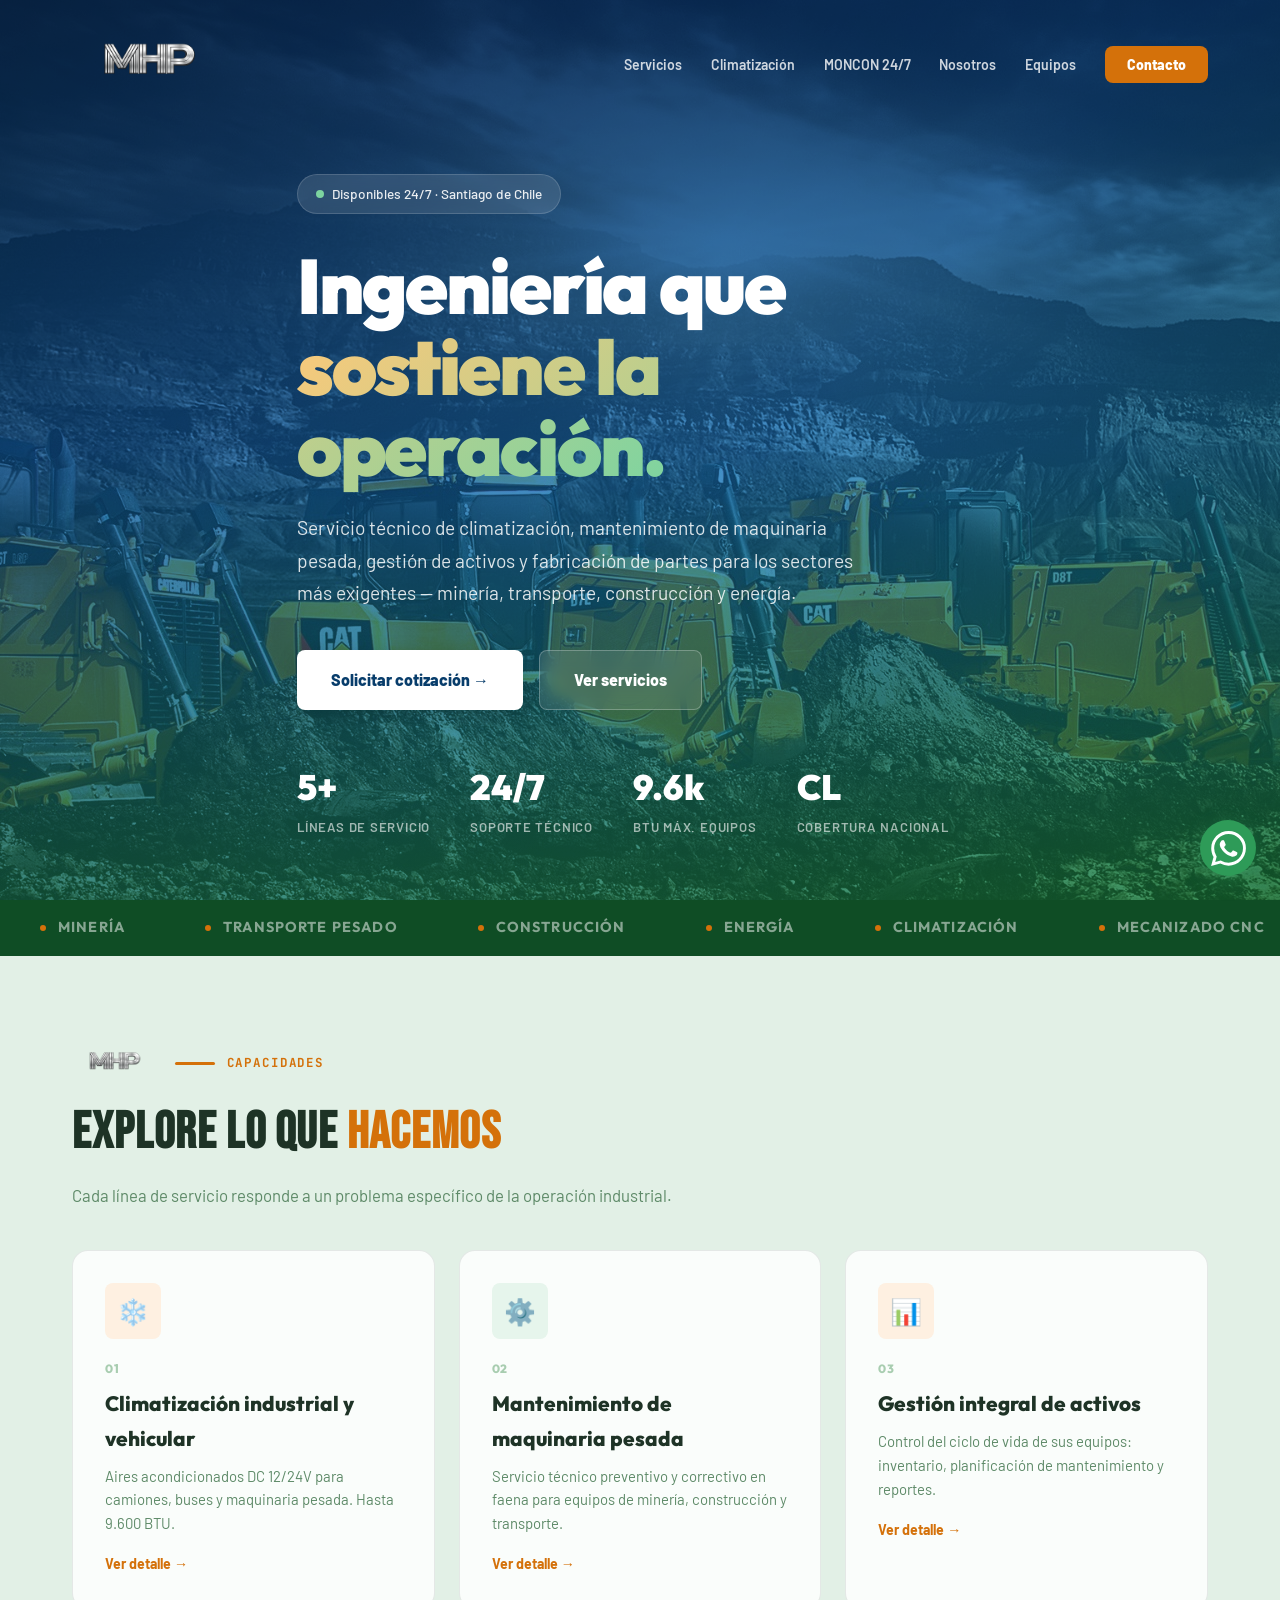
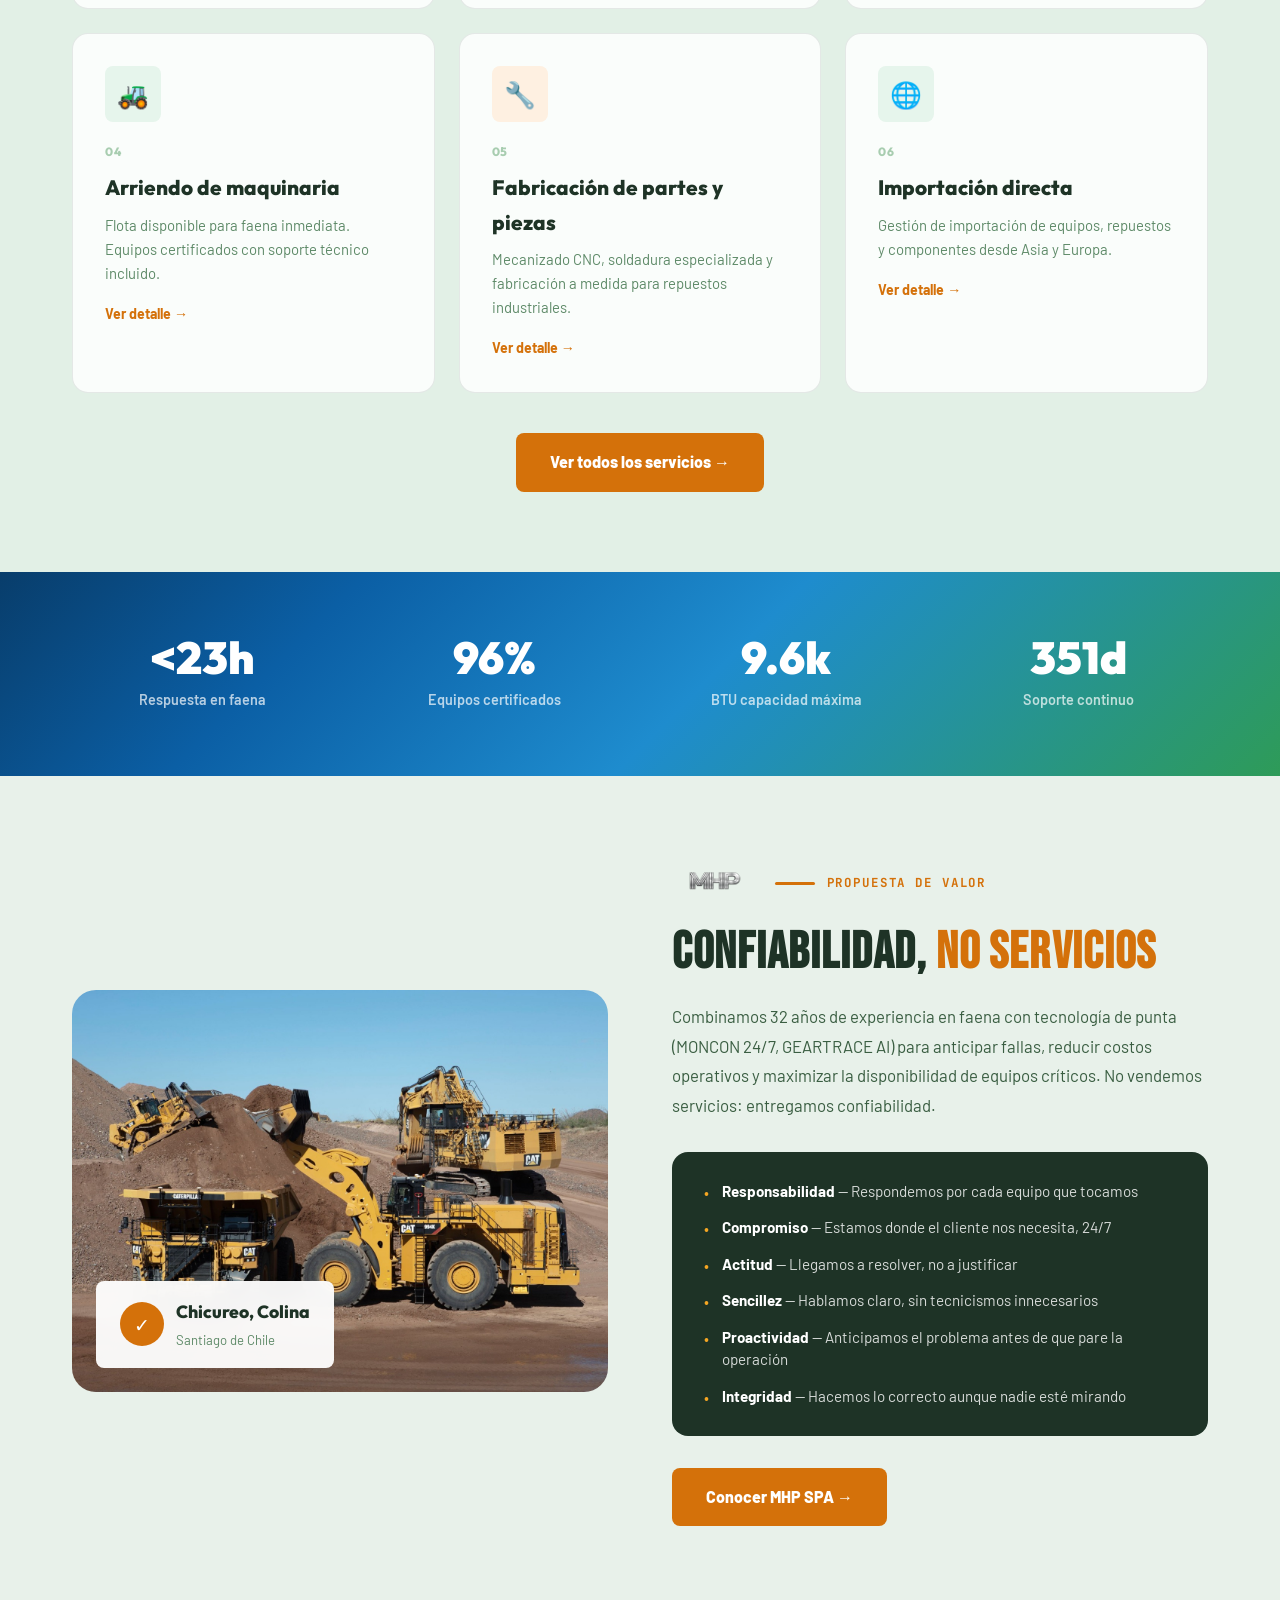
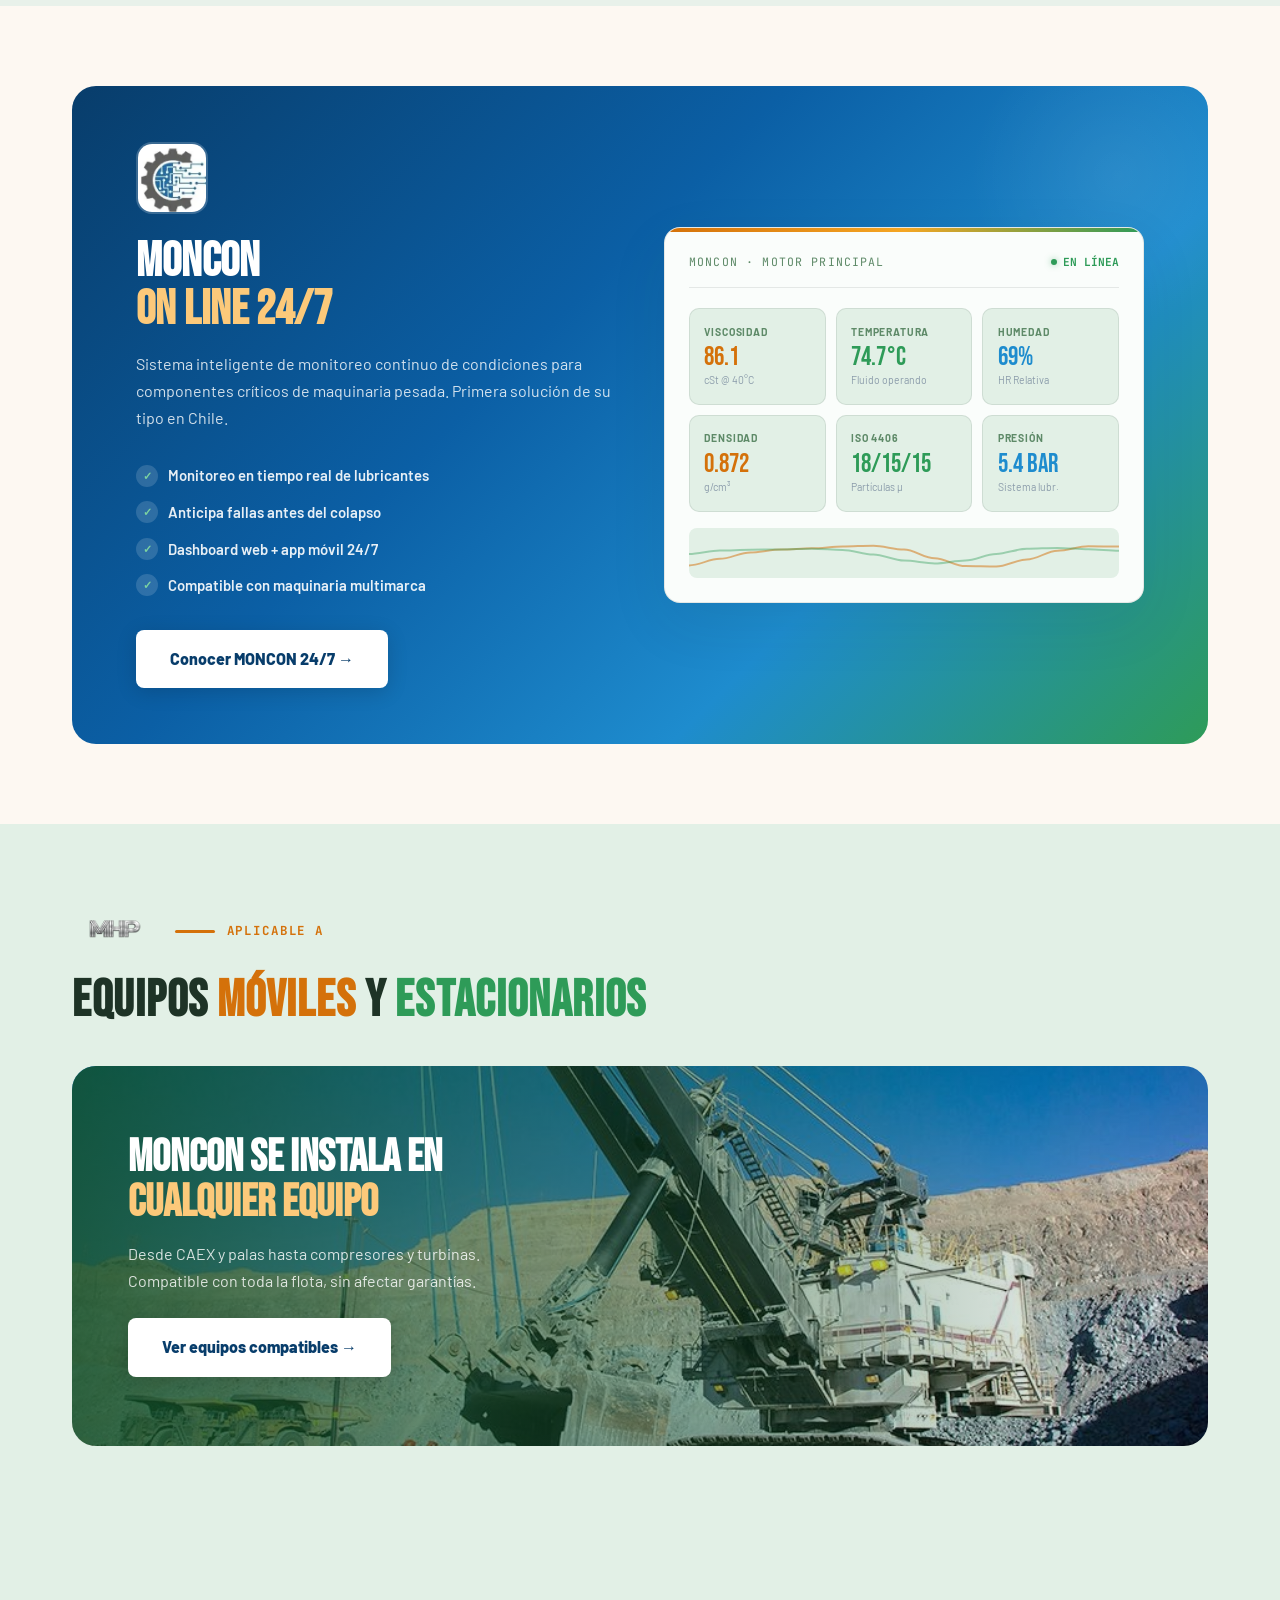
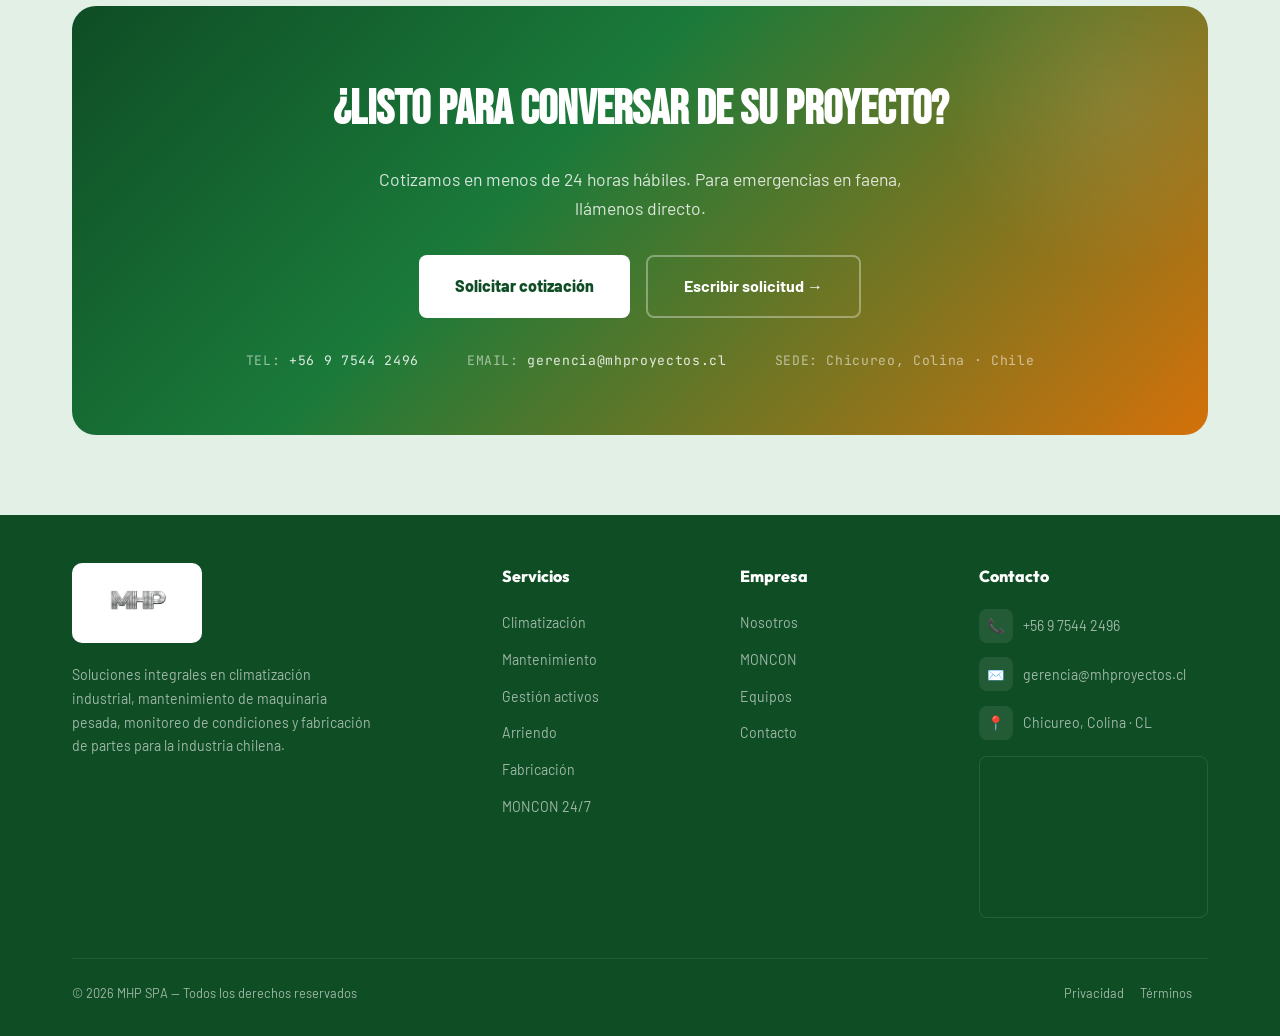
==== commit 5b8d0e8b: "Rediseño nav logo, página contacto y climatización - Nuevo logo MHP metálico en nav y footer (mhp-lo" ====
--- a/index.html
+++ b/index.html
@@ -41,14 +41,15 @@
   <nav class="nav" id="nav" role="navigation" aria-label="Navegación principal">
     <div class="nav-in">
       <a href="index.html" class="nav-logo" aria-label="MHP SPA — Inicio">
-        <img src="assets/images/mhp-logo.png" alt="Logotipo MHP SPA" width="46" height="46">
+        <img src="assets/images/mhp-logo-new.png" alt="Logotipo MHP SPA" height="64">
       </a>
       <ul class="nav-links" role="list">
         <li><a href="servicios.html">Servicios</a></li>
+        <li><a href="climatizacion.html">Climatización</a></li>
         <li><a href="moncon.html">MONCON 24/7</a></li>
         <li><a href="nosotros.html">Nosotros</a></li>
         <li><a href="equipos.html">Equipos</a></li>
-        <li><a href="#contacto" class="nav-cta">Contacto</a></li>
+        <li><a href="contacto.html" class="nav-cta">Contacto</a></li>
       </ul>
     </div>
   </nav>
@@ -72,7 +73,7 @@
         <h1>Ingeniería que<br><span class="acc">sostiene la operación.</span></h1>
         <p class="hero-desc">Servicio técnico de climatización, mantenimiento de maquinaria pesada, gestión de activos y fabricación de partes para los sectores más exigentes — minería, transporte, construcción y energía.</p>
         <div class="hero-btns">
-          <a href="#contacto" class="btn btn-w">Solicitar cotización →</a>
+          <a href="contacto.html" class="btn btn-w">Solicitar cotización →</a>
           <a href="servicios.html" class="btn btn-g">Ver servicios</a>
         </div>
         <div class="hero-stats" role="list" aria-label="Cifras clave">
@@ -110,7 +111,7 @@
     <section class="sec sec-g" id="servicios" aria-labelledby="srv-titulo">
       <div class="ct">
         <div class="stag-row">
-          <img src="assets/images/mhp-logo.png" alt="" aria-hidden="true" width="55" height="55" loading="lazy">
+          <img src="assets/images/mhp-logo-new.png" alt="" aria-hidden="true" height="38" loading="lazy">
           <div class="stag">Capacidades</div>
         </div>
         <h2 class="stit" id="srv-titulo">EXPLORE LO QUE <span class="o">HACEMOS</span></h2>
@@ -175,7 +176,7 @@
       </div></div>
     </section>
 
-    <!-- ══ NOSOTROS TEASER ══ -->
+    <!-- ══ NOSOTROS TEASER / PROPUESTA DE VALOR ══ -->
     <section class="sec sec-b" aria-labelledby="nos-titulo">
       <div class="ct">
         <div class="about-gr">
@@ -190,17 +191,21 @@
           </div>
           <div>
             <div class="stag-row">
-              <img src="assets/images/mhp-logo.png" alt="" aria-hidden="true" width="55" height="55" loading="lazy">
-              <div class="stag">Nosotros</div>
-            </div>
-            <h2 class="stit" id="nos-titulo">EMPRESA CHILENA CON <span class="o">EXPERIENCIA TÉCNICA REAL</span></h2>
-            <p class="about-txt">MHP SPA es una empresa especializada en asesoría, diseño y ejecución de proyectos de mantenimiento e ingeniería para el sector minero. Soluciones técnicas integrales que optimizan la confiabilidad operacional y extienden la vida útil de los activos.</p>
-            <ul class="about-feats" aria-label="Ventajas competitivas">
-              <li class="about-feat"><span class="ck" aria-hidden="true">✓</span> Cobertura nacional</li>
-              <li class="about-feat"><span class="ck" aria-hidden="true">✓</span> Soporte 24/7</li>
-              <li class="about-feat"><span class="ck" aria-hidden="true">✓</span> Equipos certificados</li>
-              <li class="about-feat"><span class="ck" aria-hidden="true">✓</span> Respuesta &lt;24h</li>
-            </ul>
+              <img src="assets/images/mhp-logo-new.png" alt="" aria-hidden="true" height="38" loading="lazy">
+              <div class="stag">Propuesta de valor</div>
+            </div>
+            <h2 class="stit" id="nos-titulo">CONFIABILIDAD, <span class="o">NO SERVICIOS</span></h2>
+            <p class="about-txt">Combinamos 32 años de experiencia en faena con tecnología de punta (MONCON 24/7, GEARTRACE AI) para anticipar fallas, reducir costos operativos y maximizar la disponibilidad de equipos críticos. No vendemos servicios: entregamos confiabilidad.</p>
+            <div class="valor-box" role="list" aria-label="Valores MHP SPA">
+              <ul class="valor-list">
+                <li role="listitem"><strong>Responsabilidad</strong> — Respondemos por cada equipo que tocamos</li>
+                <li role="listitem"><strong>Compromiso</strong> — Estamos donde el cliente nos necesita, 24/7</li>
+                <li role="listitem"><strong>Actitud</strong> — Llegamos a resolver, no a justificar</li>
+                <li role="listitem"><strong>Sencillez</strong> — Hablamos claro, sin tecnicismos innecesarios</li>
+                <li role="listitem"><strong>Proactividad</strong> — Anticipamos el problema antes de que pare la operación</li>
+                <li role="listitem"><strong>Integridad</strong> — Hacemos lo correcto aunque nadie esté mirando</li>
+              </ul>
+            </div>
             <a href="nosotros.html" class="btn btn-o">Conocer MHP SPA →</a>
           </div>
         </div>
@@ -255,7 +260,7 @@
     <section class="sec sec-g" aria-labelledby="eq-home-titulo">
       <div class="ct">
         <div class="stag-row">
-          <img src="assets/images/mhp-logo.png" alt="" aria-hidden="true" width="55" height="55" loading="lazy">
+          <img src="assets/images/mhp-logo-new.png" alt="" aria-hidden="true" height="38" loading="lazy">
           <div class="stag">Aplicable a</div>
         </div>
         <h2 class="stit" id="eq-home-titulo">EQUIPOS <span class="o">MÓVILES</span> Y <span class="g">ESTACIONARIOS</span></h2>
@@ -281,11 +286,11 @@
           <h2 id="cta-titulo">¿LISTO PARA CONVERSAR DE SU PROYECTO?</h2>
           <p>Cotizamos en menos de 24 horas hábiles. Para emergencias en faena, llámenos directo.</p>
           <div class="cta-bs">
-            <a href="https://wa.me/56962471506" class="btn-wh" rel="noopener noreferrer">Solicitar cotización</a>
-            <a href="mailto:gerencia@mhproyectos.cl" class="btn-ow">gerencia@mhproyectos.cl</a>
+            <a href="https://wa.me/56975442496" class="btn-wh" rel="noopener noreferrer">Solicitar cotización</a>
+            <a href="contacto.html" class="btn-ow">Escribir solicitud →</a>
           </div>
           <div class="cta-ct">
-            <div class="cta-ci">TEL: <a href="tel:+56962471506">+56 9 6247 1506</a></div>
+            <div class="cta-ci">TEL: <a href="tel:+56975442496">+56 9 7544 2496</a></div>
             <div class="cta-ci">EMAIL: <a href="mailto:gerencia@mhproyectos.cl">gerencia@mhproyectos.cl</a></div>
             <div class="cta-ci">SEDE: Chicureo, Colina · Chile</div>
           </div>
@@ -300,7 +305,7 @@
       <div class="ft-gr">
         <div class="ft-brand">
           <div class="ft-logo">
-            <img src="assets/images/mhp-logo.png" alt="Logotipo MHP SPA" width="40" height="40" loading="lazy">
+            <img src="assets/images/mhp-logo-new.png" alt="Logotipo MHP SPA" height="44" loading="lazy">
           </div>
           <p>Soluciones integrales en climatización industrial, mantenimiento de maquinaria pesada, monitoreo de condiciones y fabricación de partes para la industria chilena.</p>
         </div>
@@ -321,12 +326,12 @@
             <li><a href="nosotros.html">Nosotros</a></li>
             <li><a href="moncon.html">MONCON</a></li>
             <li><a href="equipos.html">Equipos</a></li>
-            <li><a href="#contacto">Contacto</a></li>
+            <li><a href="contacto.html">Contacto</a></li>
           </ul>
         </nav>
         <div class="ft-col">
           <h4>Contacto</h4>
-          <div class="ft-ci"><span class="fi" aria-hidden="true">📞</span><a href="tel:+56962471506">+56 9 6247 1506</a></div>
+          <div class="ft-ci"><span class="fi" aria-hidden="true">📞</span><a href="tel:+56975442496">+56 9 7544 2496</a></div>
           <div class="ft-ci"><span class="fi" aria-hidden="true">✉️</span><a href="mailto:gerencia@mhproyectos.cl">gerencia@mhproyectos.cl</a></div>
           <div class="ft-ci"><span class="fi" aria-hidden="true">📍</span><span>Chicureo, Colina · CL</span></div>
           <div class="ft-map">
@@ -349,7 +354,7 @@
     </div>
   </footer>
 
-  <a href="https://wa.me/56962471506" class="whatsapp-float" aria-label="Contactar por WhatsApp" rel="noopener noreferrer" target="_blank"><svg xmlns="http://www.w3.org/2000/svg" viewBox="0 0 24 24" aria-hidden="true"><path d="M17.472 14.382c-.297-.149-1.758-.867-2.03-.967-.273-.099-.471-.148-.67.15-.197.297-.767.966-.94 1.164-.173.199-.347.223-.644.075-.297-.15-1.255-.463-2.39-1.475-.883-.788-1.48-1.761-1.653-2.059-.173-.297-.018-.458.13-.606.134-.133.298-.347.446-.52.149-.174.198-.298.298-.497.099-.198.05-.371-.025-.52-.075-.149-.669-1.612-.916-2.207-.242-.579-.487-.5-.669-.51-.173-.008-.371-.01-.57-.01-.198 0-.52.074-.792.372-.272.297-1.04 1.016-1.04 2.479 0 1.462 1.065 2.875 1.213 3.074.149.198 2.096 3.2 5.077 4.487.709.306 1.262.489 1.694.625.712.227 1.36.195 1.871.118.571-.085 1.758-.719 2.006-1.413.248-.694.248-1.289.173-1.413-.074-.124-.272-.198-.57-.347m-5.421 7.403h-.004a9.87 9.87 0 01-5.031-1.378l-.361-.214-3.741.982.998-3.648-.235-.374a9.86 9.86 0 01-1.51-5.26c.001-5.45 4.436-9.884 9.888-9.884 2.64 0 5.122 1.03 6.988 2.898a9.825 9.825 0 012.893 6.994c-.003 5.45-4.437 9.884-9.885 9.884m8.413-18.297A11.815 11.815 0 0012.05 0C5.495 0 .16 5.335.157 11.892c0 2.096.547 4.142 1.588 5.945L.057 24l6.305-1.654a11.882 11.882 0 005.683 1.448h.005c6.554 0 11.89-5.335 11.893-11.893a11.821 11.821 0 00-3.48-8.413z"/></svg></a>
+  <a href="https://wa.me/56975442496" class="whatsapp-float" aria-label="Contactar por WhatsApp" rel="noopener noreferrer" target="_blank"><svg xmlns="http://www.w3.org/2000/svg" viewBox="0 0 24 24" aria-hidden="true"><path d="M17.472 14.382c-.297-.149-1.758-.867-2.03-.967-.273-.099-.471-.148-.67.15-.197.297-.767.966-.94 1.164-.173.199-.347.223-.644.075-.297-.15-1.255-.463-2.39-1.475-.883-.788-1.48-1.761-1.653-2.059-.173-.297-.018-.458.13-.606.134-.133.298-.347.446-.52.149-.174.198-.298.298-.497.099-.198.05-.371-.025-.52-.075-.149-.669-1.612-.916-2.207-.242-.579-.487-.5-.669-.51-.173-.008-.371-.01-.57-.01-.198 0-.52.074-.792.372-.272.297-1.04 1.016-1.04 2.479 0 1.462 1.065 2.875 1.213 3.074.149.198 2.096 3.2 5.077 4.487.709.306 1.262.489 1.694.625.712.227 1.36.195 1.871.118.571-.085 1.758-.719 2.006-1.413.248-.694.248-1.289.173-1.413-.074-.124-.272-.198-.57-.347m-5.421 7.403h-.004a9.87 9.87 0 01-5.031-1.378l-.361-.214-3.741.982.998-3.648-.235-.374a9.86 9.86 0 01-1.51-5.26c.001-5.45 4.436-9.884 9.888-9.884 2.64 0 5.122 1.03 6.988 2.898a9.825 9.825 0 012.893 6.994c-.003 5.45-4.437 9.884-9.885 9.884m8.413-18.297A11.815 11.815 0 0012.05 0C5.495 0 .16 5.335.157 11.892c0 2.096.547 4.142 1.588 5.945L.057 24l6.305-1.654a11.882 11.882 0 005.683 1.448h.005c6.554 0 11.89-5.335 11.893-11.893a11.821 11.821 0 00-3.48-8.413z"/></svg></a>
   <script type="module" src="js/main.js"></script>
 </body>
 </html>
--- a/css/components/nav.css
+++ b/css/components/nav.css
@@ -42,15 +42,12 @@
 }
 
 .nav-logo img {
-  height: 72px;
-  width: 72px;
+  height: 100px;
+  width: auto;
+  max-width: 320px;
   object-fit: contain;
-  transition: filter 0.4s;
-  filter: brightness(0) invert(1);
-}
-
-.nav.sc .nav-logo img {
-  filter: none;
+  border-radius: 6px;
+  transition: opacity 0.4s;
 }
 
 .nav-logo em {
--- a/css/components/about.css
+++ b/css/components/about.css
@@ -99,3 +99,40 @@
   font-size: 0.8rem;
   flex-shrink: 0;
 }
+
+/* ── Valor box (dark card with values list) ── */
+.valor-box {
+  background: var(--td);
+  border-radius: var(--rl);
+  padding: 1.75rem 2rem;
+  margin-bottom: 2rem;
+}
+
+.valor-list {
+  list-style: none;
+  display: flex;
+  flex-direction: column;
+  gap: .85rem;
+}
+
+.valor-list li {
+  font-size: .95rem;
+  color: rgba(255, 255, 255, .82);
+  line-height: 1.5;
+  padding-left: 1.1rem;
+  position: relative;
+}
+
+.valor-list li::before {
+  content: '•';
+  position: absolute;
+  left: 0;
+  color: var(--orange-l);
+  font-size: 1rem;
+  line-height: 1.5;
+}
+
+.valor-list strong {
+  color: #fff;
+  font-weight: 700;
+}
--- a/css/components/footer.css
+++ b/css/components/footer.css
@@ -17,17 +17,20 @@
 
 /* ── Brand column ── */
 .ft-brand .ft-logo {
-  display: flex;
+  display: inline-flex;
   align-items: center;
   gap: 10px;
-  margin-bottom: 1rem;
+  margin-bottom: 1.2rem;
+  background: #fff;
+  border-radius: 10px;
+  padding: 10px 20px;
 }
 
 .ft-brand .ft-logo img {
-  height: 72px;
-  width: 72px;
+  height: 60px;
+  width: auto;
+  max-width: 200px;
   object-fit: contain;
-  filter: brightness(10);
 }
 
 .ft-brand .ft-logo span {
--- a/css/pages/inner.css
+++ b/css/pages/inner.css
@@ -557,11 +557,24 @@
    Misión / Visión / Propuesta (nosotros)
    ────────────────────────────────── */
 
+/* Outer wrapper: 3 cards + valor-box side by side */
+.mvv-layout {
+  display: grid;
+  grid-template-columns: 1fr 340px;
+  gap: 2rem;
+  align-items: start;
+  margin-top: 2.5rem;
+}
+
 .mvv-gr {
   display: grid;
   grid-template-columns: repeat(3, 1fr);
   gap: 1.75rem;
-  margin-top: 2.5rem;
+}
+
+.mvv-layout > .valor-box {
+  position: sticky;
+  top: 100px;
 }
 
 .mvv-c {
@@ -575,7 +588,7 @@
 
 .mvv-eyebrow {
   font-family: var(--fh);
-  font-size: 0.78rem;
+  font-size: 1.1rem;
   letter-spacing: 0.2em;
   color: var(--orange);
   margin-bottom: 0.5rem;
@@ -584,15 +597,15 @@
 
 .mvv-c h3 {
   font-family: var(--fh);
-  font-size: 1.55rem;
+  font-size: 2.4rem;
   color: var(--td);
   margin-bottom: 0.75rem;
   line-height: 1.1;
 }
 
 .mvv-c p {
-  font-size: 0.88rem;
-  line-height: 1.78;
+  font-size: 1.15rem;
+  line-height: 1.75;
   color: var(--tm);
   flex: 1;
 }
@@ -629,6 +642,8 @@
   .eq-teaser-txt         { padding: 2rem; }
   .ceo-card              { grid-template-columns: 1fr; gap: 1.5rem; }
   .ceo-avatar            { width: 60px; height: 60px; font-size: 1.5rem; }
+  .mvv-layout            { grid-template-columns: 1fr; }
+  .mvv-layout > .valor-box { position: static; }
   .mvv-gr                { grid-template-columns: 1fr; }
 }
 
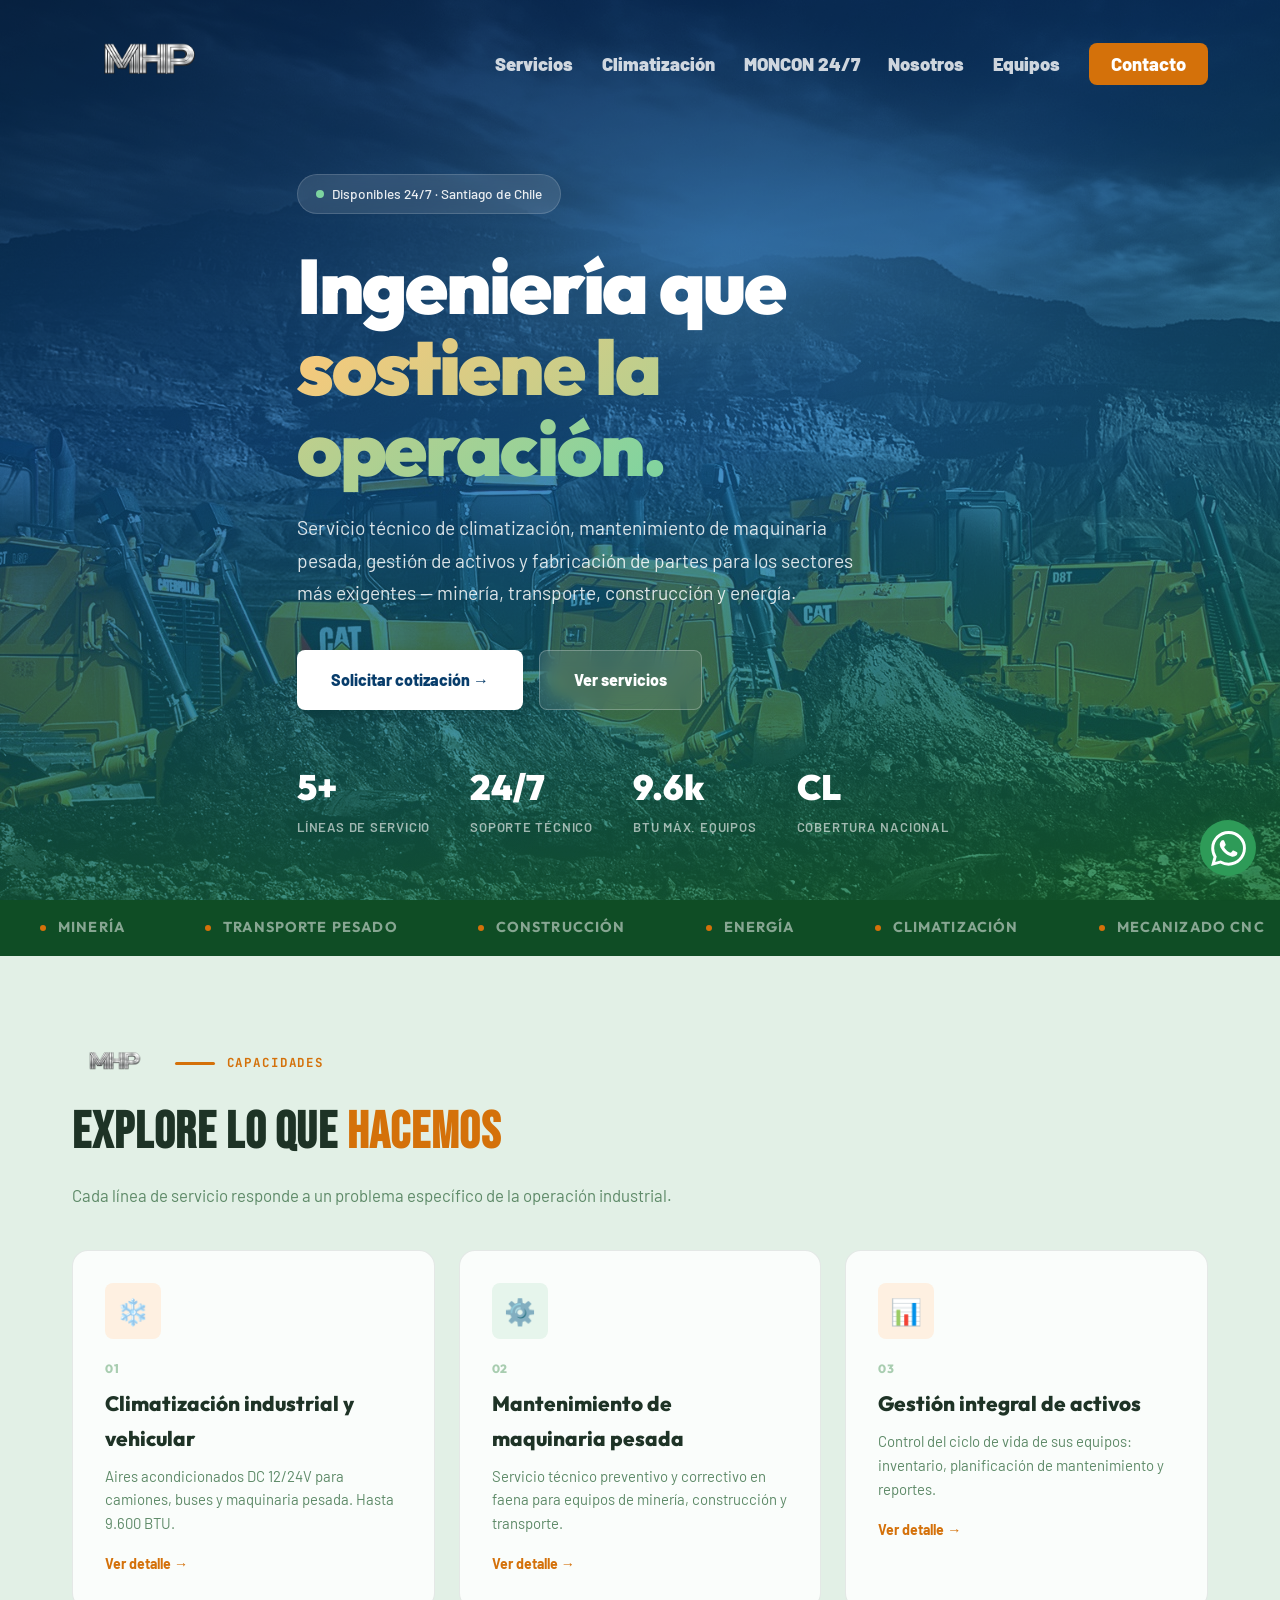
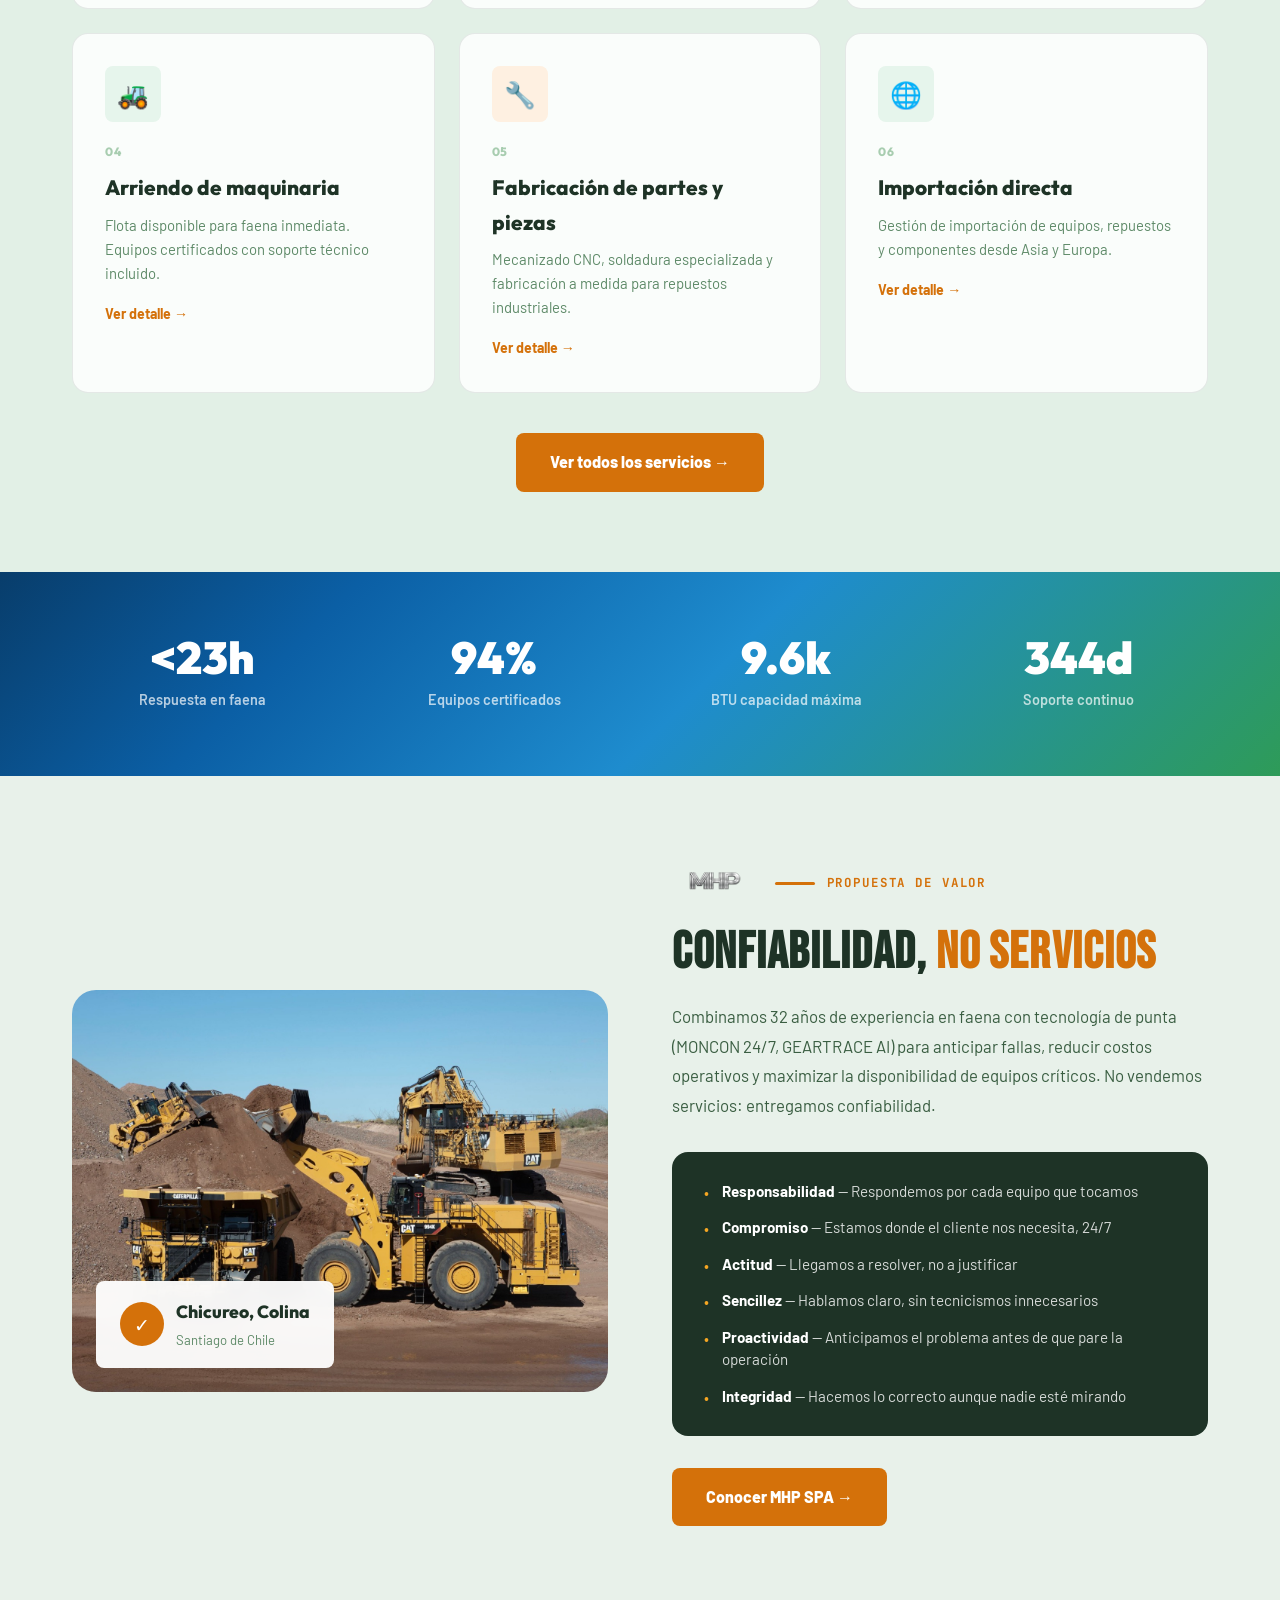
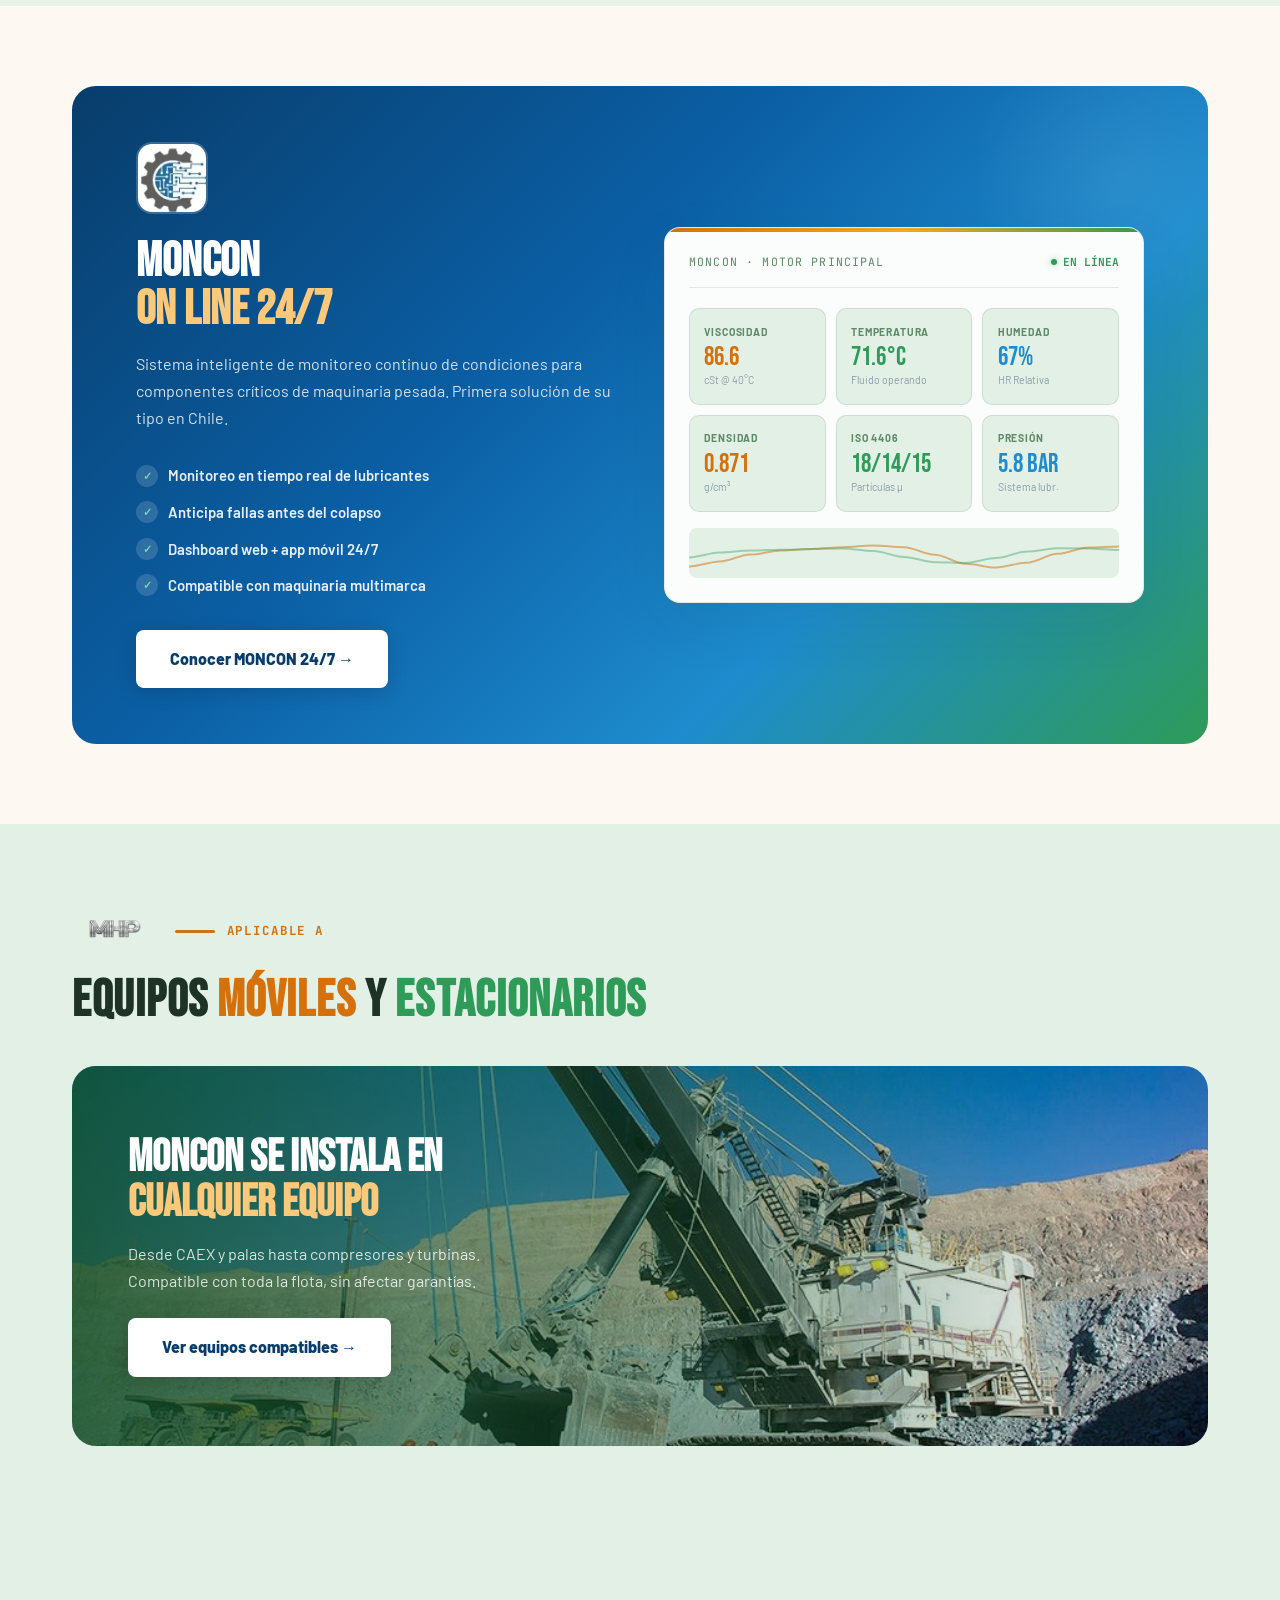
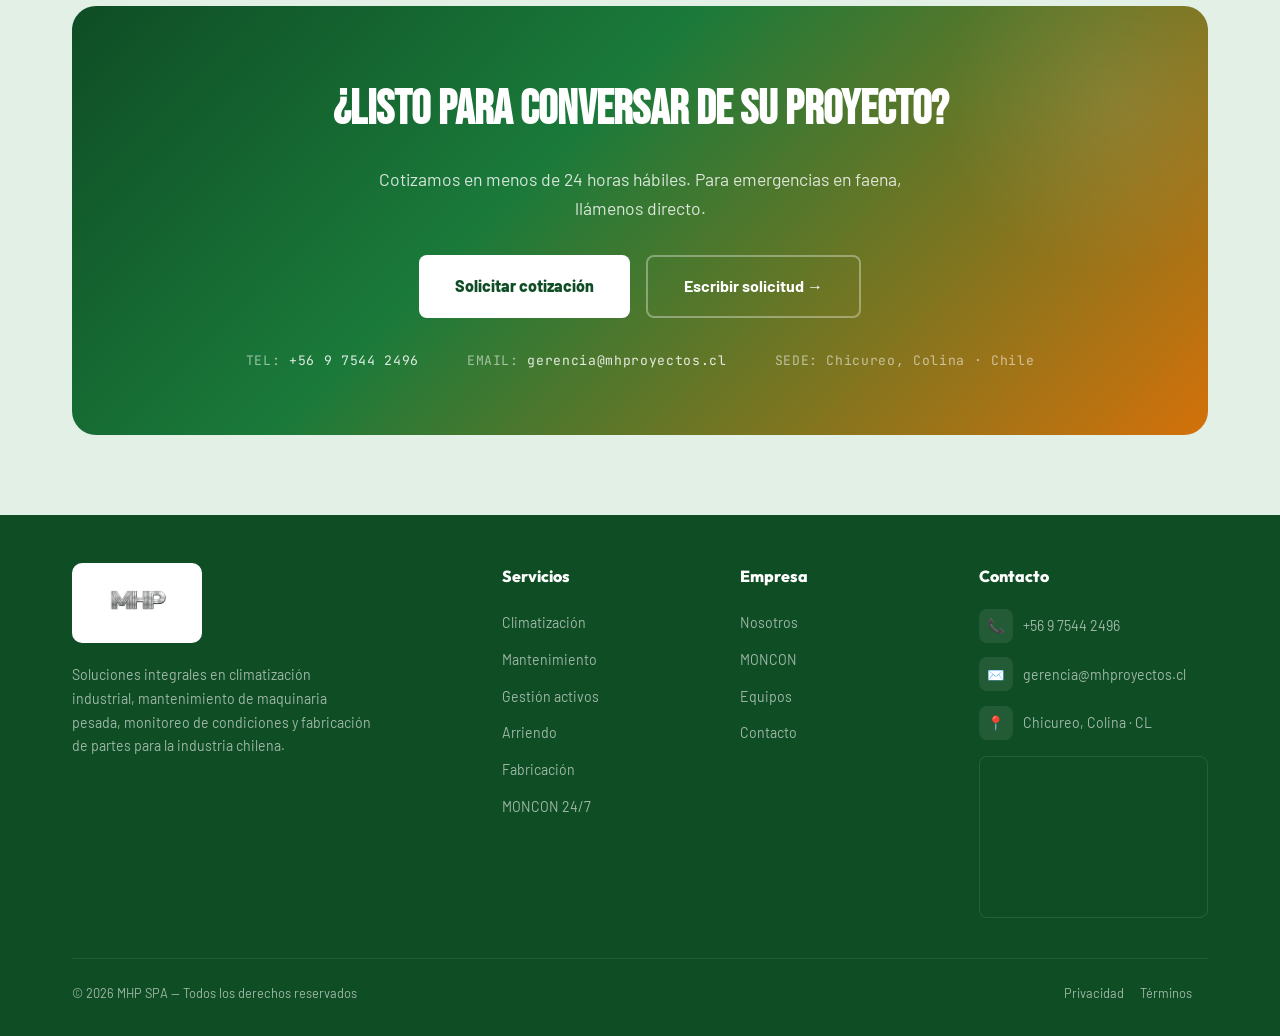
==== commit 23c8576d: "Cache-busting ?v=2 en nav.css para forzar recarga en navegadores" ====
--- a/index.html
+++ b/index.html
@@ -20,7 +20,7 @@
   <link rel="stylesheet" href="css/base/variables.css">
   <link rel="stylesheet" href="css/base/reset.css">
   <link rel="stylesheet" href="css/utilities/animations.css">
-  <link rel="stylesheet" href="css/components/nav.css">
+  <link rel="stylesheet" href="css/components/nav.css?v=2">
   <link rel="stylesheet" href="css/components/hero.css">
   <link rel="stylesheet" href="css/components/buttons.css">
   <link rel="stylesheet" href="css/components/ticker.css">
--- a/css/components/nav.css
+++ b/css/components/nav.css
@@ -66,8 +66,8 @@
 }
 
 .nav-links a {
-  font-size: 0.88rem;
-  font-weight: 600;
+  font-size: 1.15rem;
+  font-weight: 900;
   color: rgba(255, 255, 255, 0.8);
   padding: 4px 0;
   position: relative;
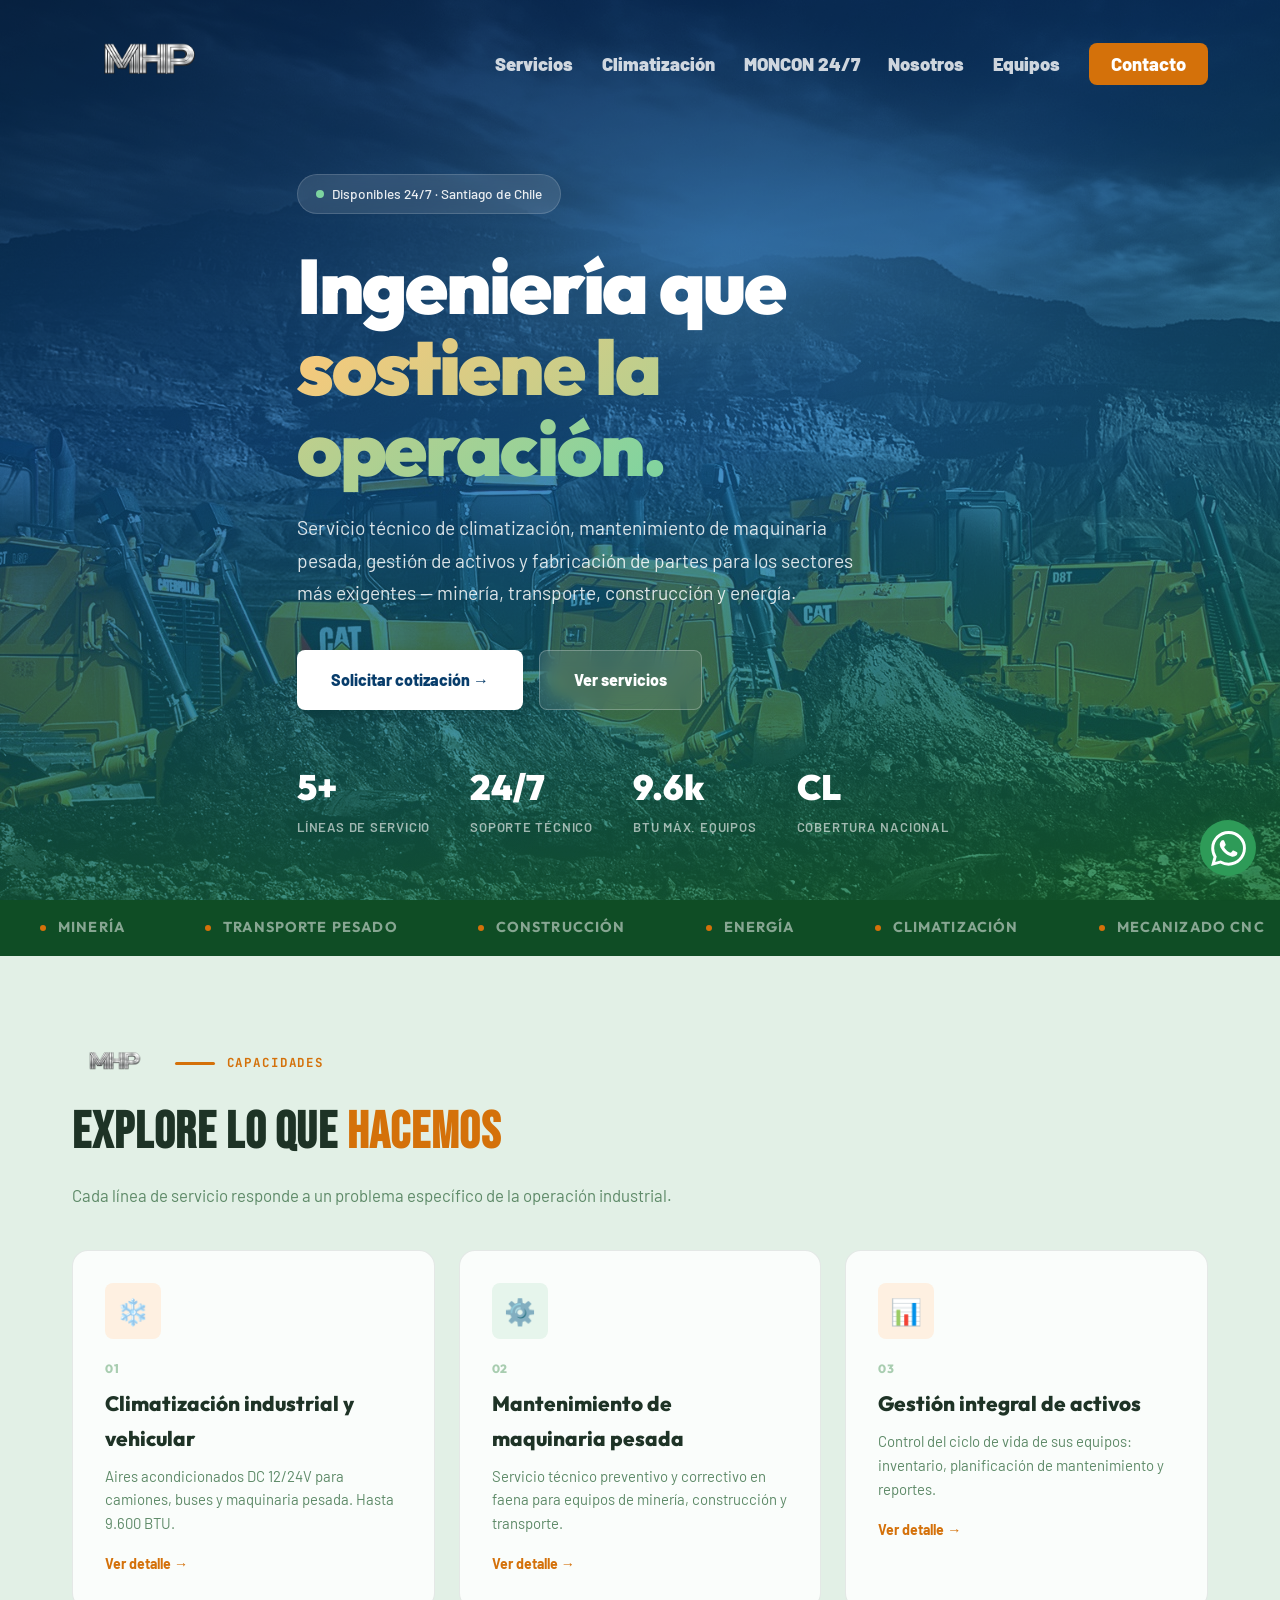
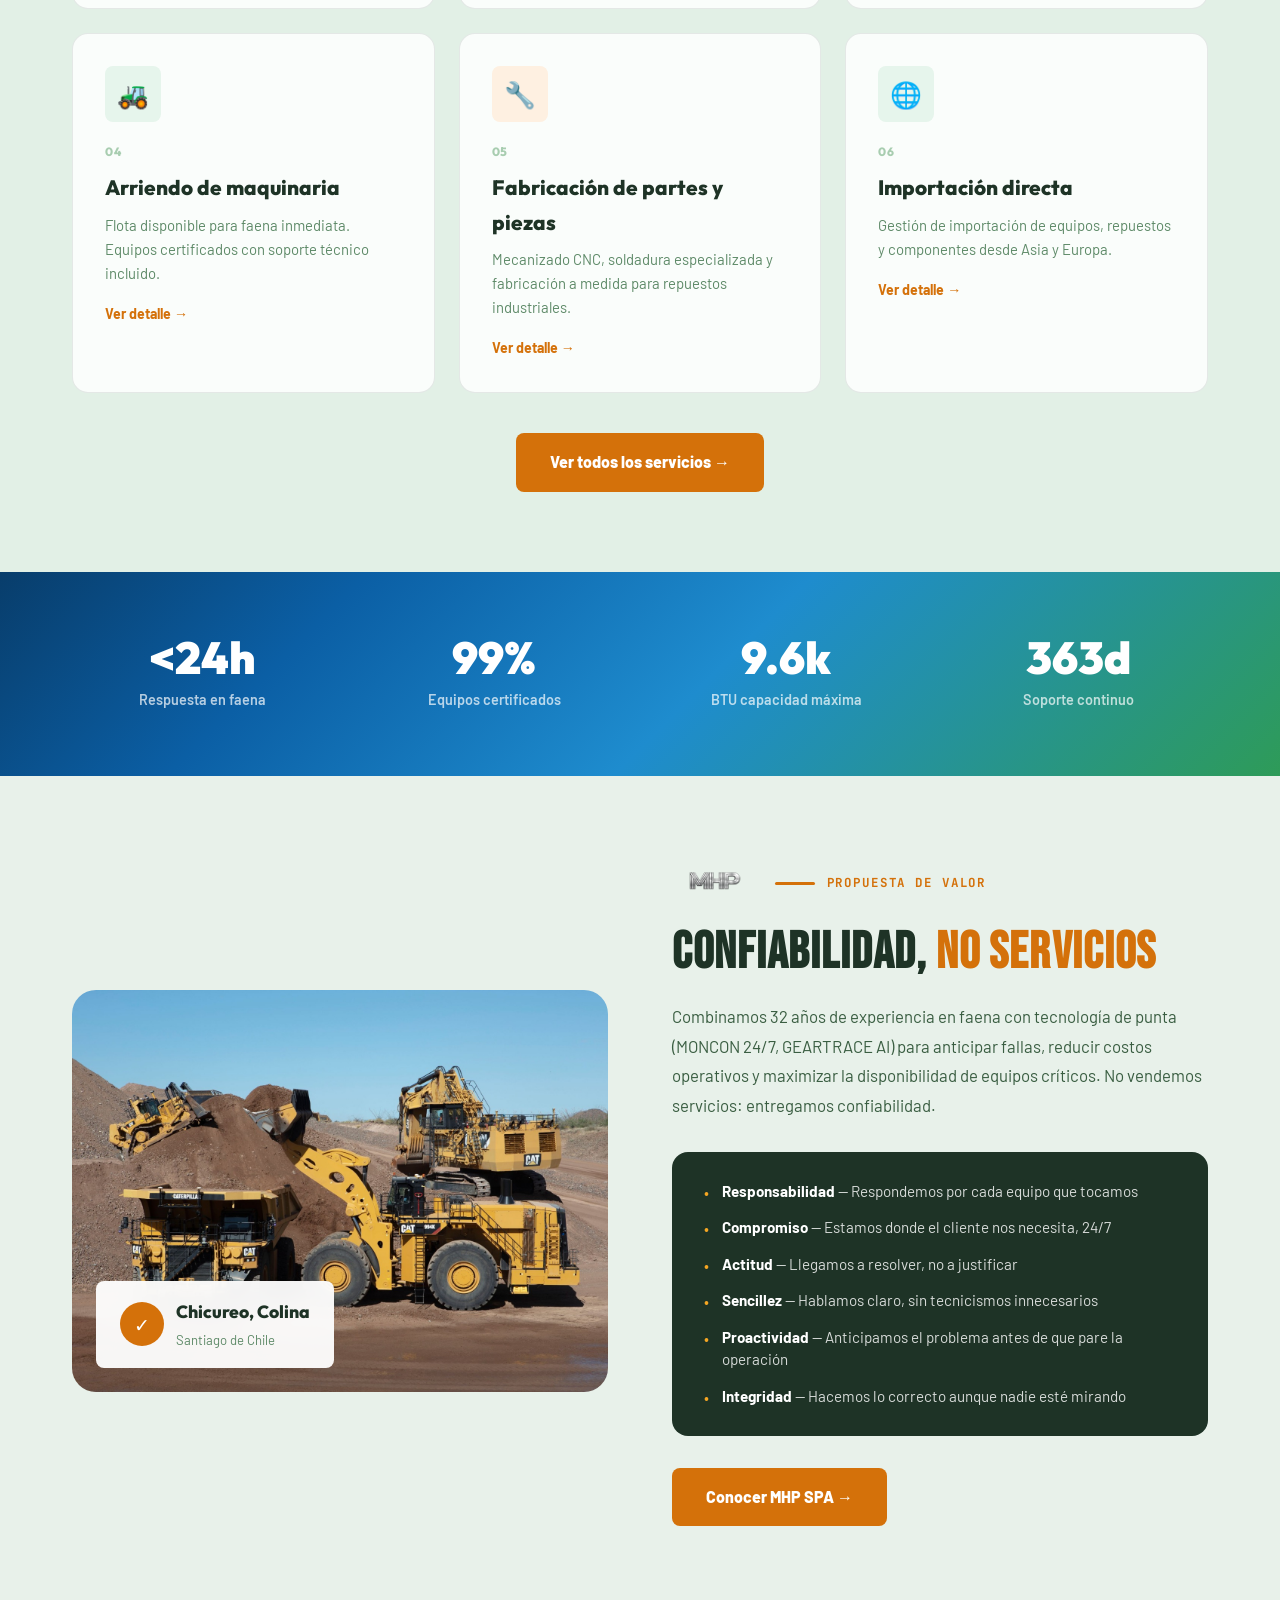
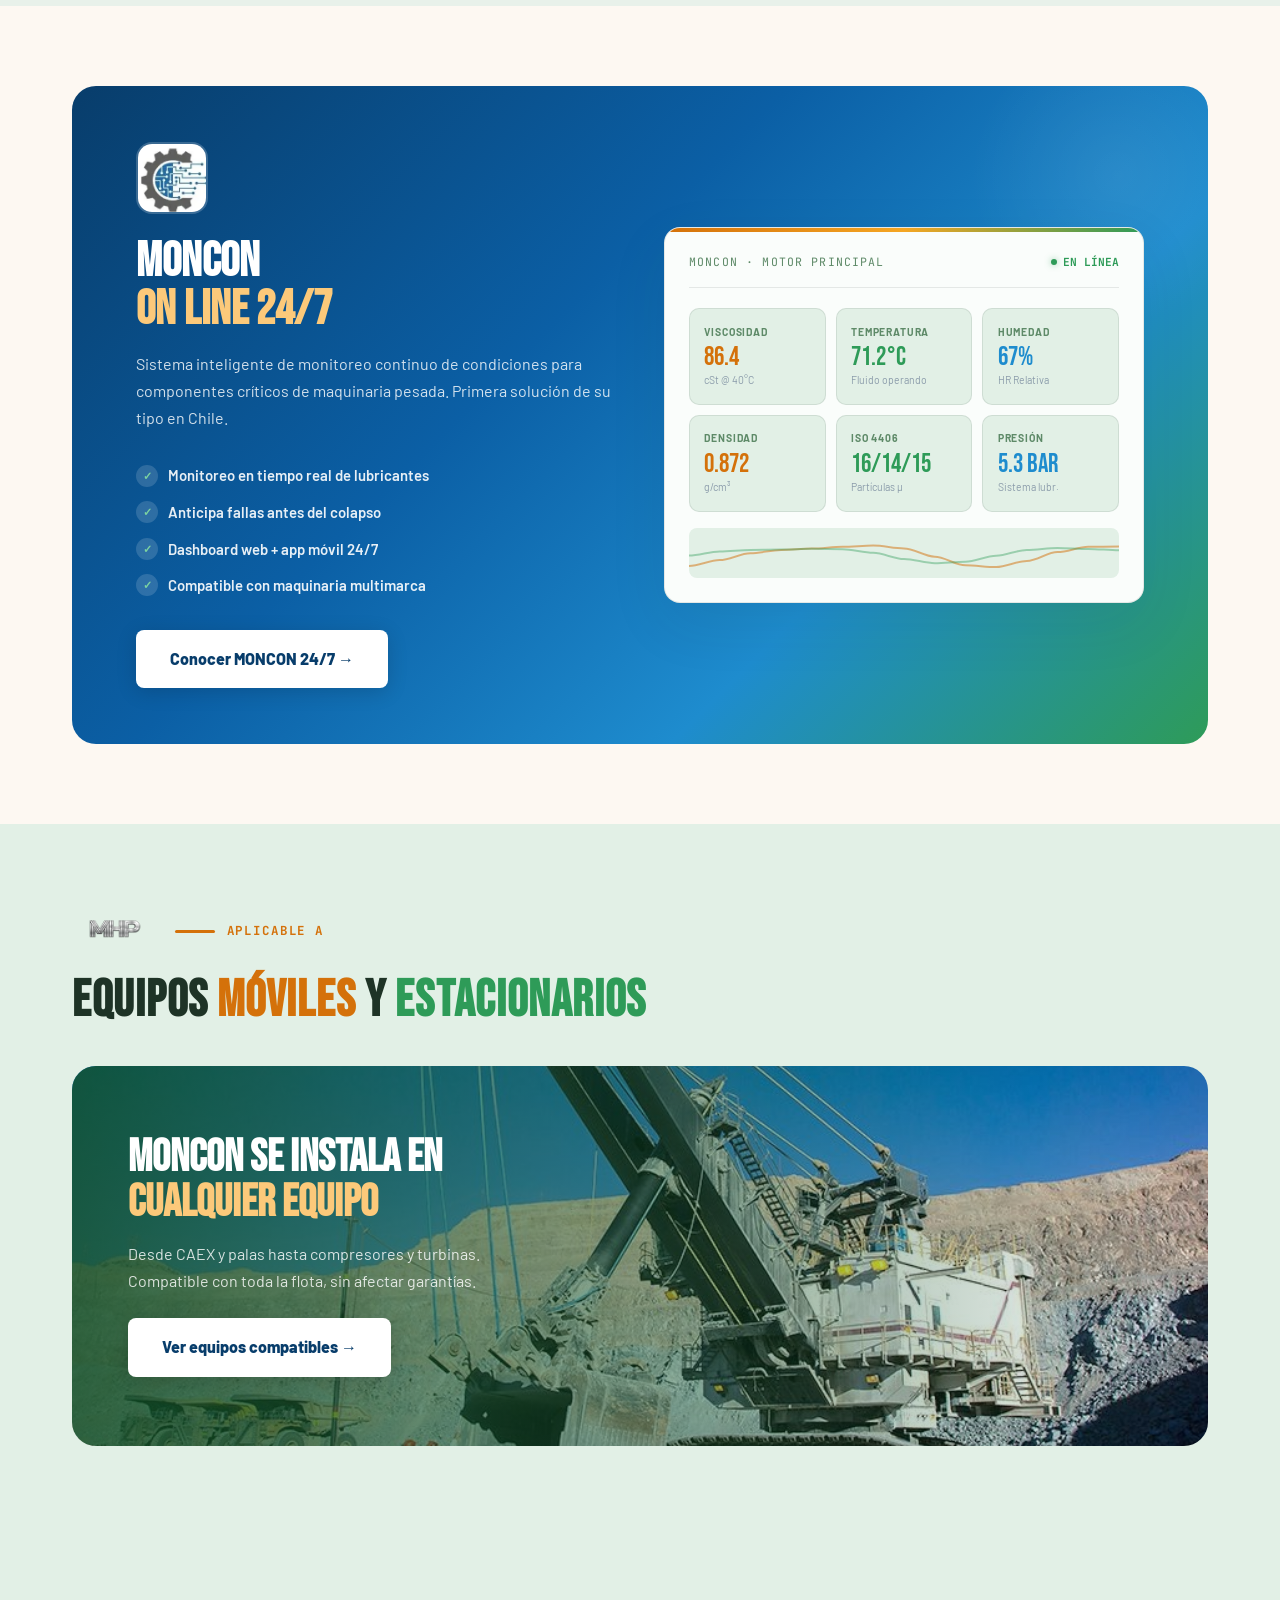
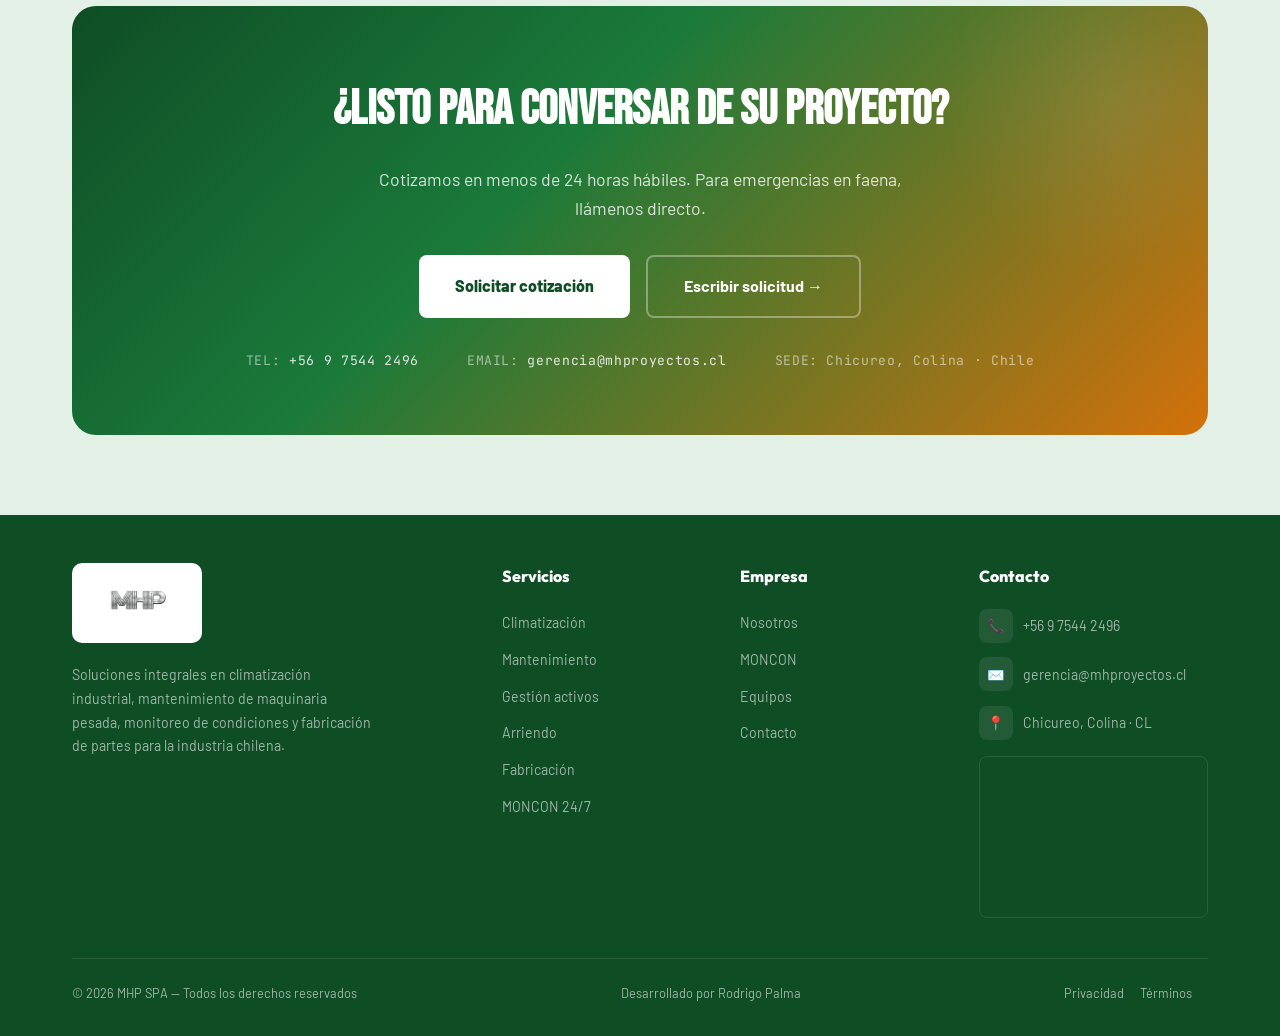
==== commit 2dcda701: "Agrega 'Desarrollado por Rodrigo Palma' en footer" ====
--- a/index.html
+++ b/index.html
@@ -349,6 +349,7 @@
       </div>
       <div class="ft-bar">
         <span>© 2026 MHP SPA — Todos los derechos reservados</span>
+        <span>Desarrollado por Rodrigo Palma</span>
         <span><a href="#">Privacidad</a><a href="#">Términos</a></span>
       </div>
     </div>
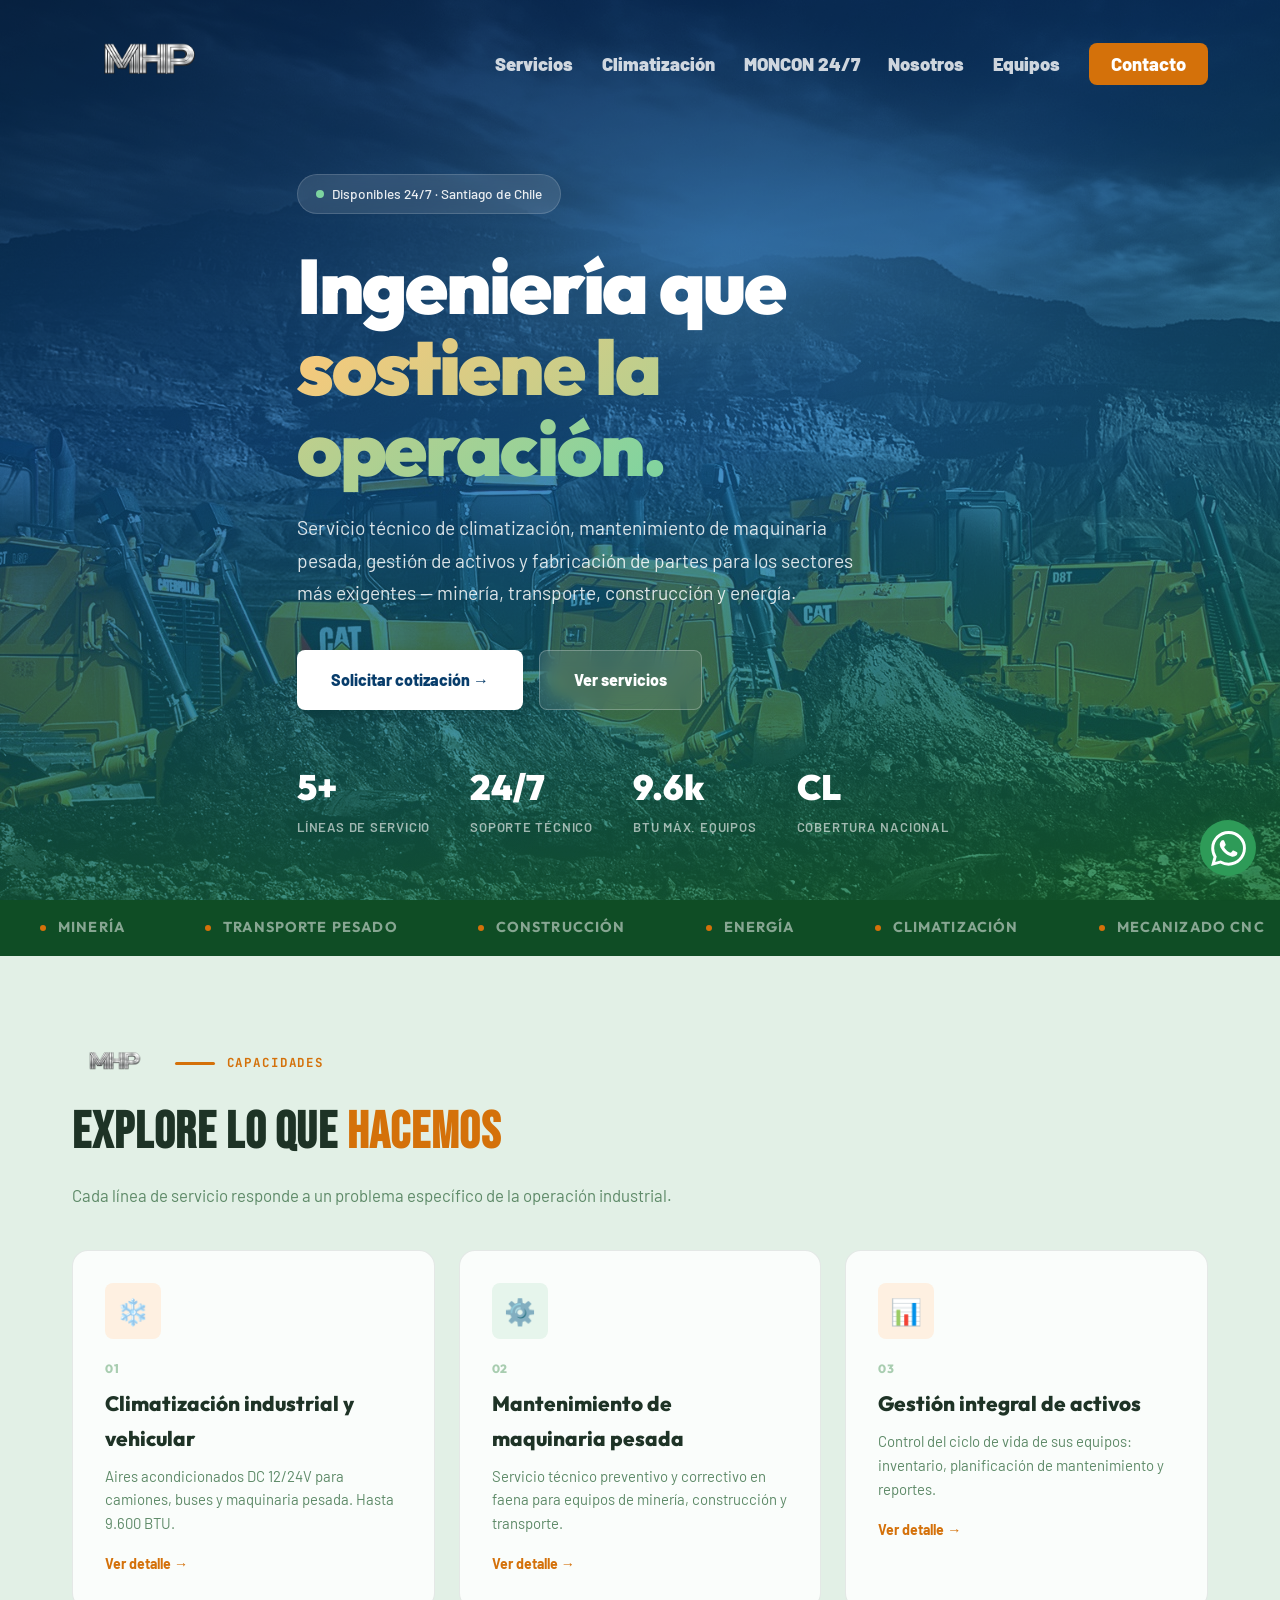
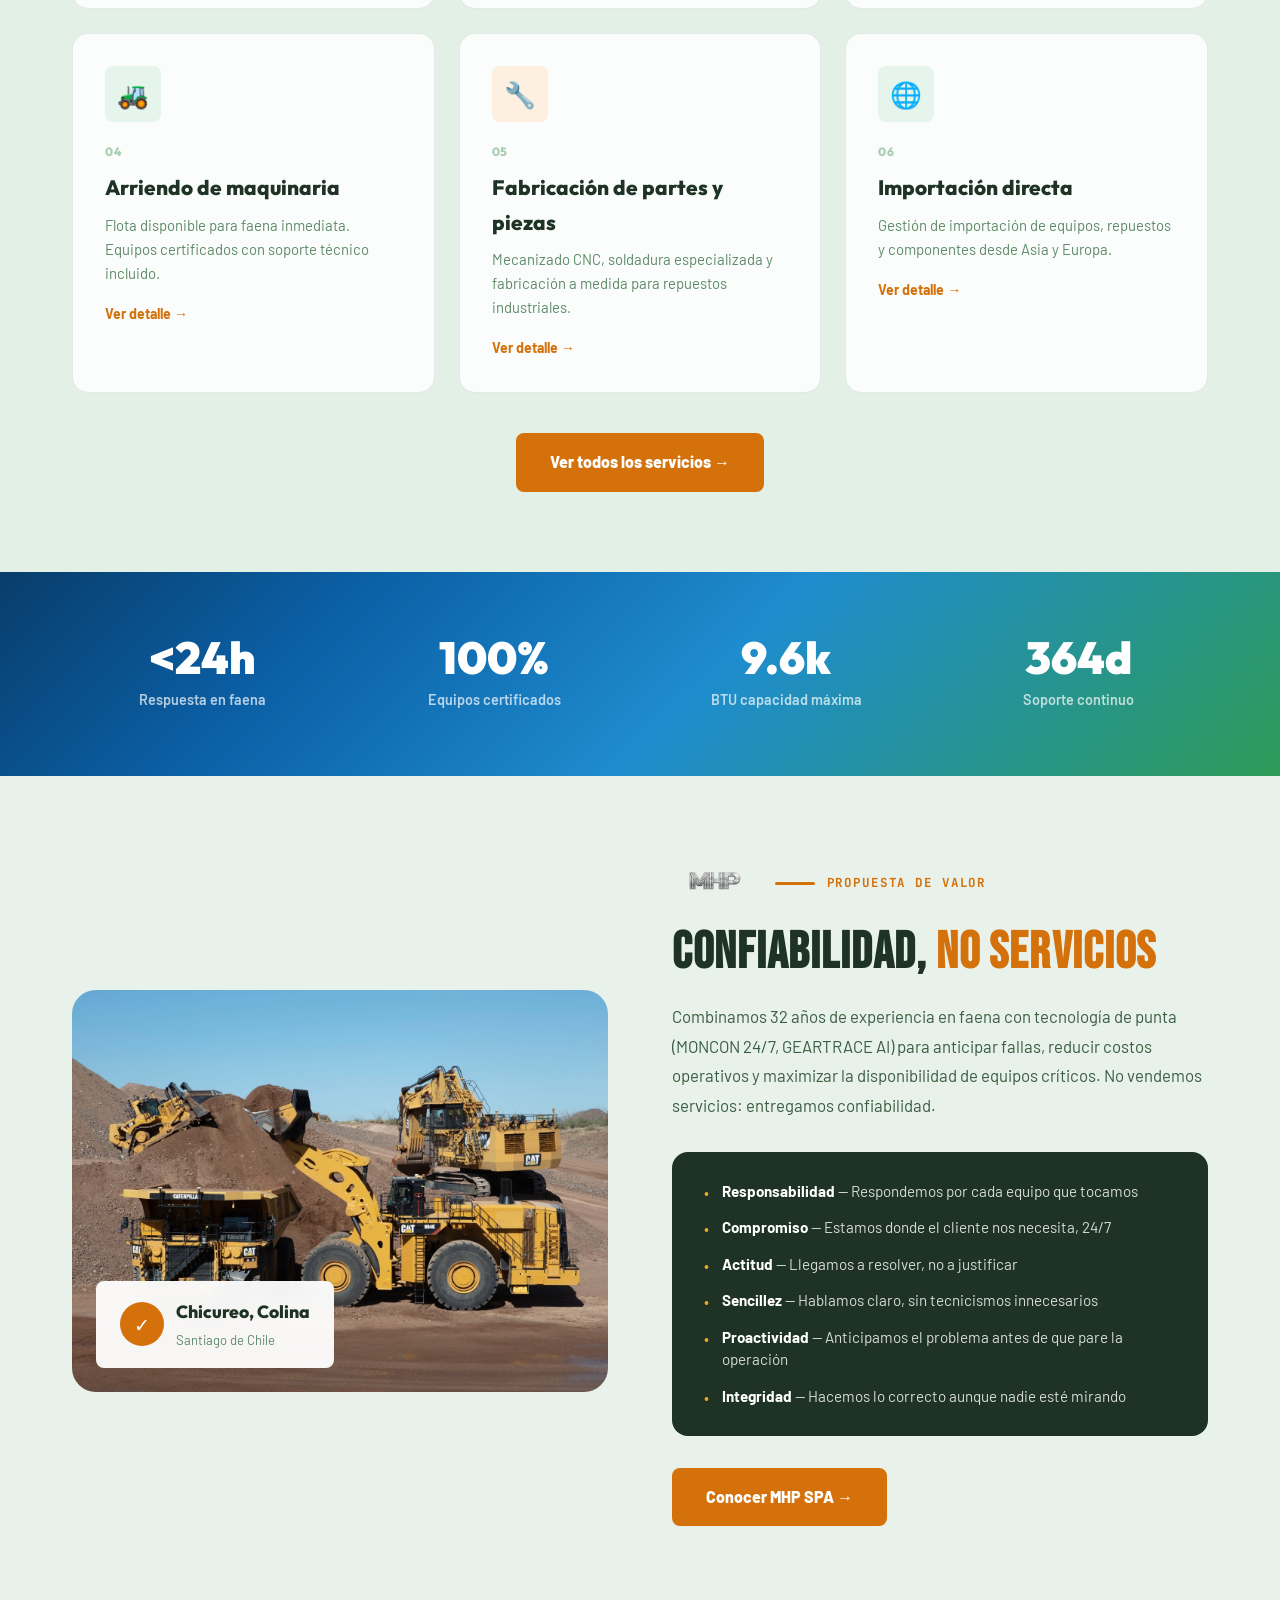
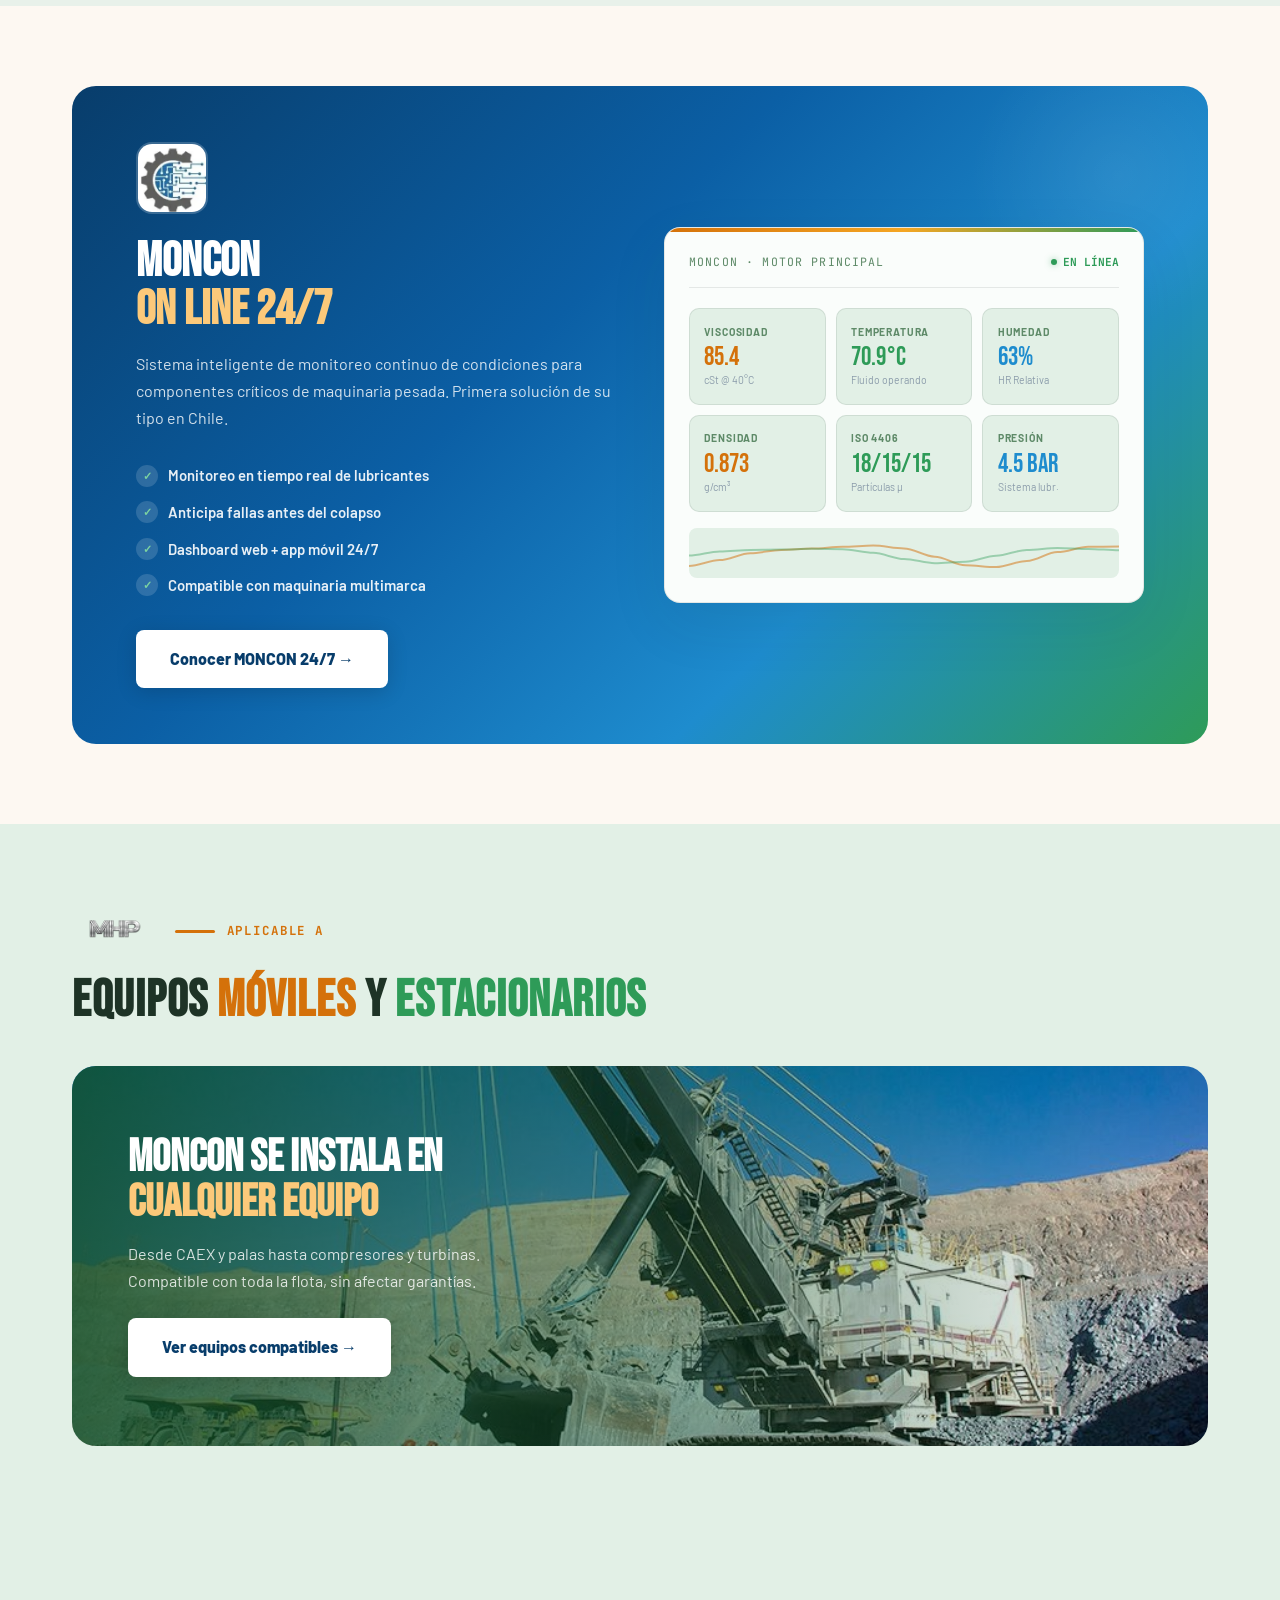
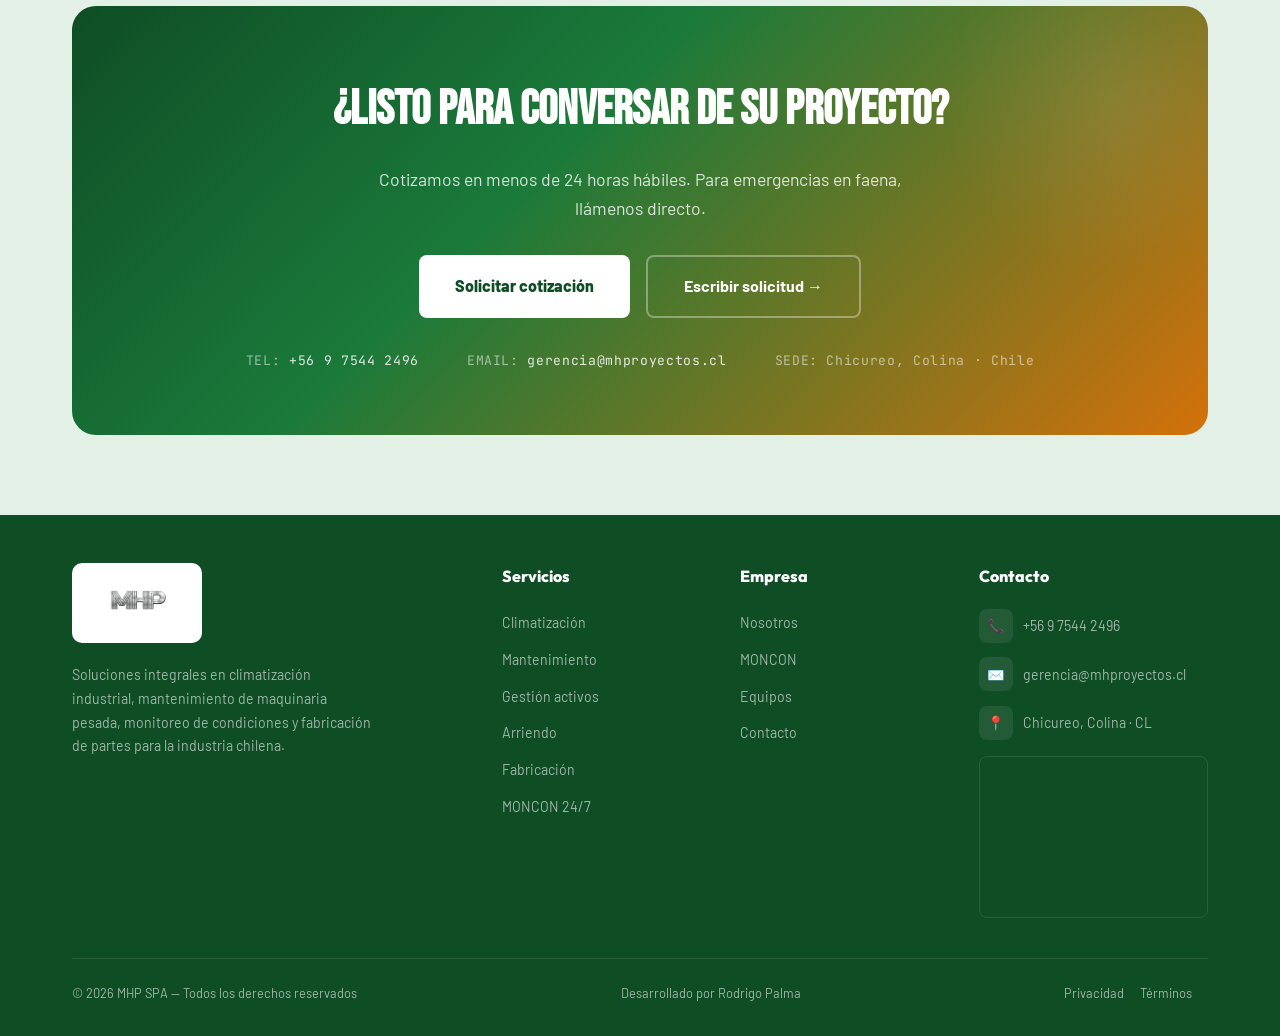
==== commit 736d9ebe: "Agrega menu hamburguesa mobile con overlay y fix z-index al hacer scroll" ====
--- a/index.html
+++ b/index.html
@@ -51,6 +51,7 @@
         <li><a href="equipos.html">Equipos</a></li>
         <li><a href="contacto.html" class="nav-cta">Contacto</a></li>
       </ul>
+      <button class="nav-burger" id="navBurger" aria-label="Abrir menu" aria-expanded="false"><span></span><span></span><span></span></button>
     </div>
   </nav>
 
--- a/css/components/nav.css
+++ b/css/components/nav.css
@@ -107,3 +107,81 @@
 }
 
 .nav-cta::after { display: none !important; }
+
+/* ── Hamburger button ── */
+.nav-burger {
+  display: none;
+  flex-direction: column;
+  justify-content: center;
+  gap: 5px;
+  background: none;
+  border: none;
+  cursor: pointer;
+  padding: 6px;
+  z-index: 200;
+}
+
+.nav-burger span {
+  display: block;
+  width: 26px;
+  height: 3px;
+  background: #fff;
+  border-radius: 3px;
+  transition: transform 0.3s, opacity 0.3s;
+}
+
+.nav.sc .nav-burger span { background: var(--td); }
+
+/* X animation when open */
+.nav.open .nav-burger span:nth-child(1) { transform: translateY(8px) rotate(45deg); }
+.nav.open .nav-burger span:nth-child(2) { opacity: 0; transform: scaleX(0); }
+.nav.open .nav-burger span:nth-child(3) { transform: translateY(-8px) rotate(-45deg); }
+
+/* ── Mobile menu overlay ── */
+@media (max-width: 900px) {
+  /* Burger escapes nav stacking context via position:fixed */
+  .nav-burger {
+    display: flex;
+    position: fixed;
+    right: 1.5rem;
+    top: 0.85rem;
+    z-index: 300;
+  }
+
+  /* Burger spans siempre blancas cuando el menú está abierto */
+  .nav.open .nav-burger span { background: #fff !important; }
+
+  .nav-links {
+    display: flex;
+    position: fixed;
+    inset: 0;
+    background: var(--td);
+    flex-direction: column;
+    align-items: center;
+    justify-content: center;
+    gap: 2rem;
+    z-index: 250;
+    opacity: 0;
+    pointer-events: none;
+    transition: opacity 0.3s;
+  }
+
+  .nav.open .nav-links {
+    opacity: 1;
+    pointer-events: all;
+  }
+
+  .nav-links a {
+    font-size: 1.6rem !important;
+    color: rgba(255,255,255,0.85) !important;
+    font-weight: 800 !important;
+  }
+
+  .nav-links a:hover { color: #fff !important; }
+
+  .nav-links a.nav-cta {
+    font-size: 1.2rem !important;
+    padding: 12px 32px !important;
+    margin-top: 0.5rem;
+  }
+}
--- a/css/utilities/responsive.css
+++ b/css/utilities/responsive.css
@@ -5,9 +5,6 @@
    ============================================================ */
 
 @media (max-width: 900px) {
-  /* Nav */
-  .nav-links { display: none; }
-
   /* Services */
   .srv-grid { grid-template-columns: 1fr; }
 
